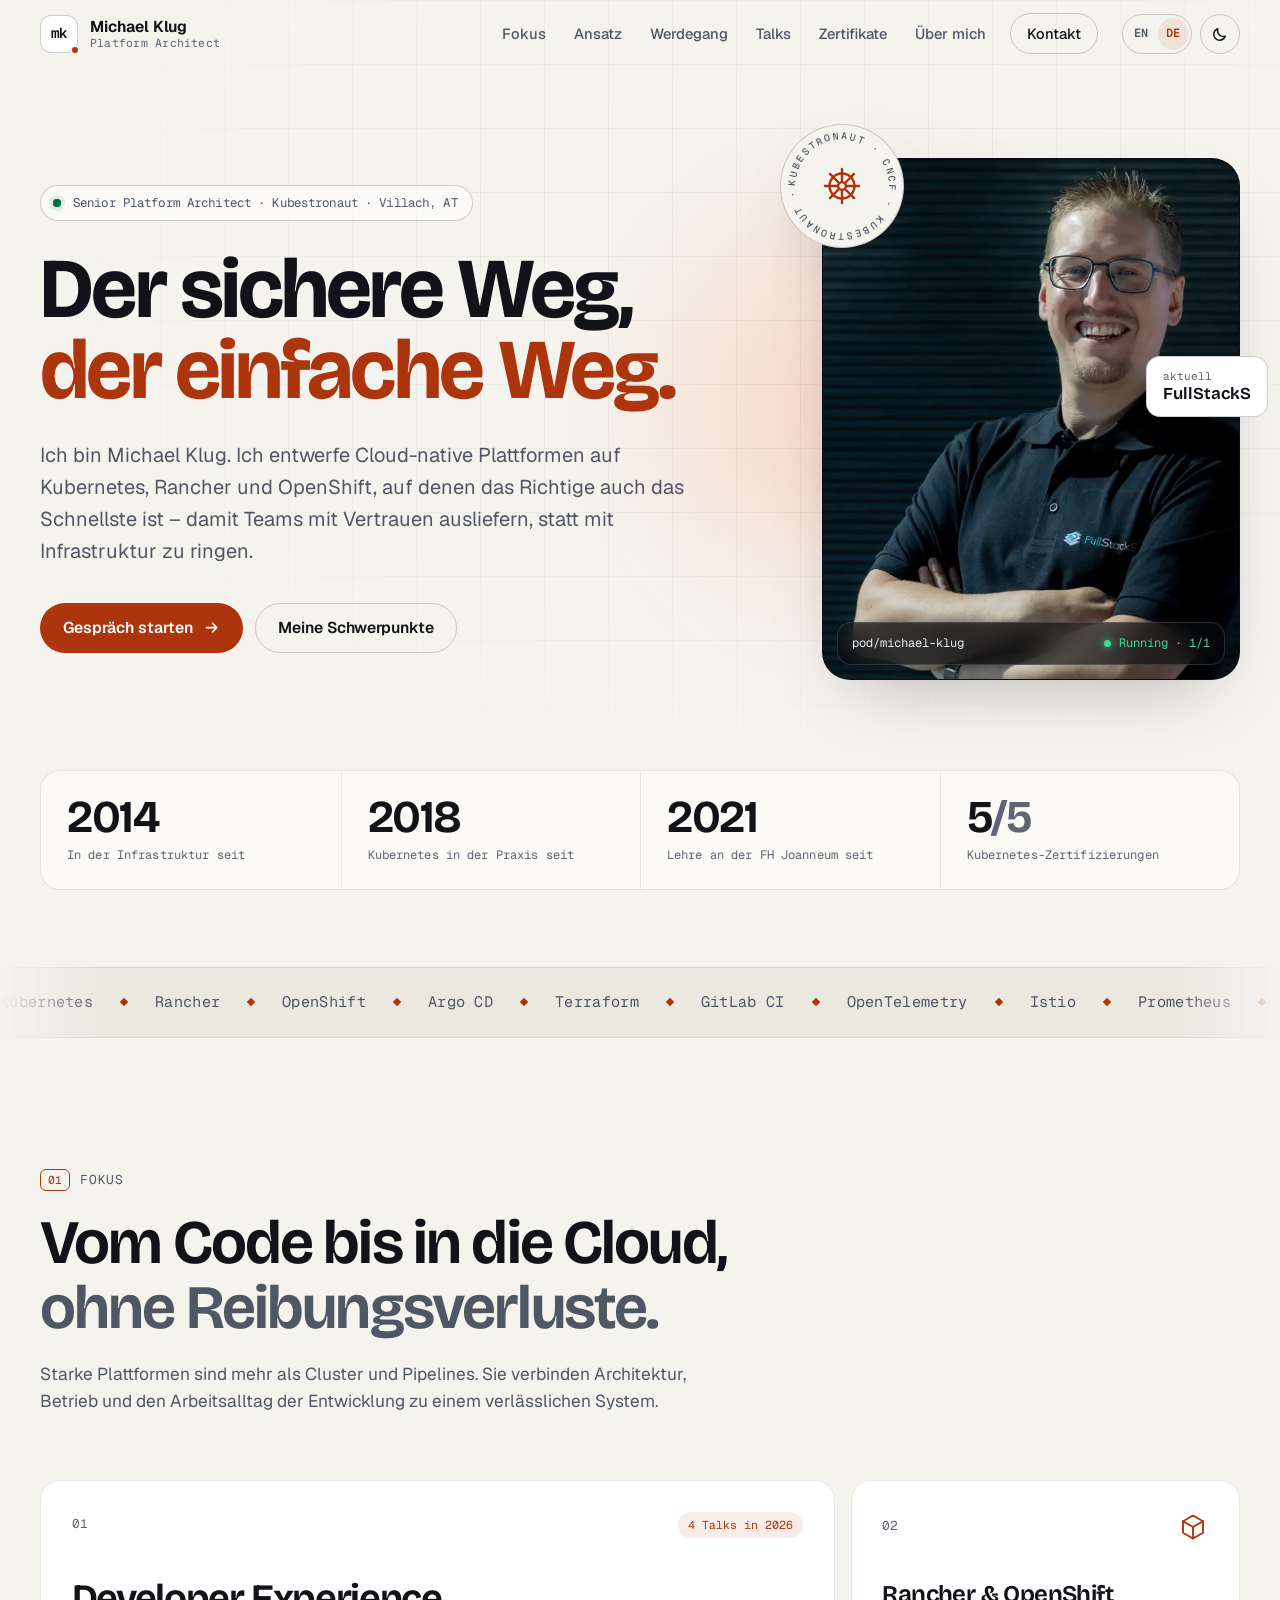
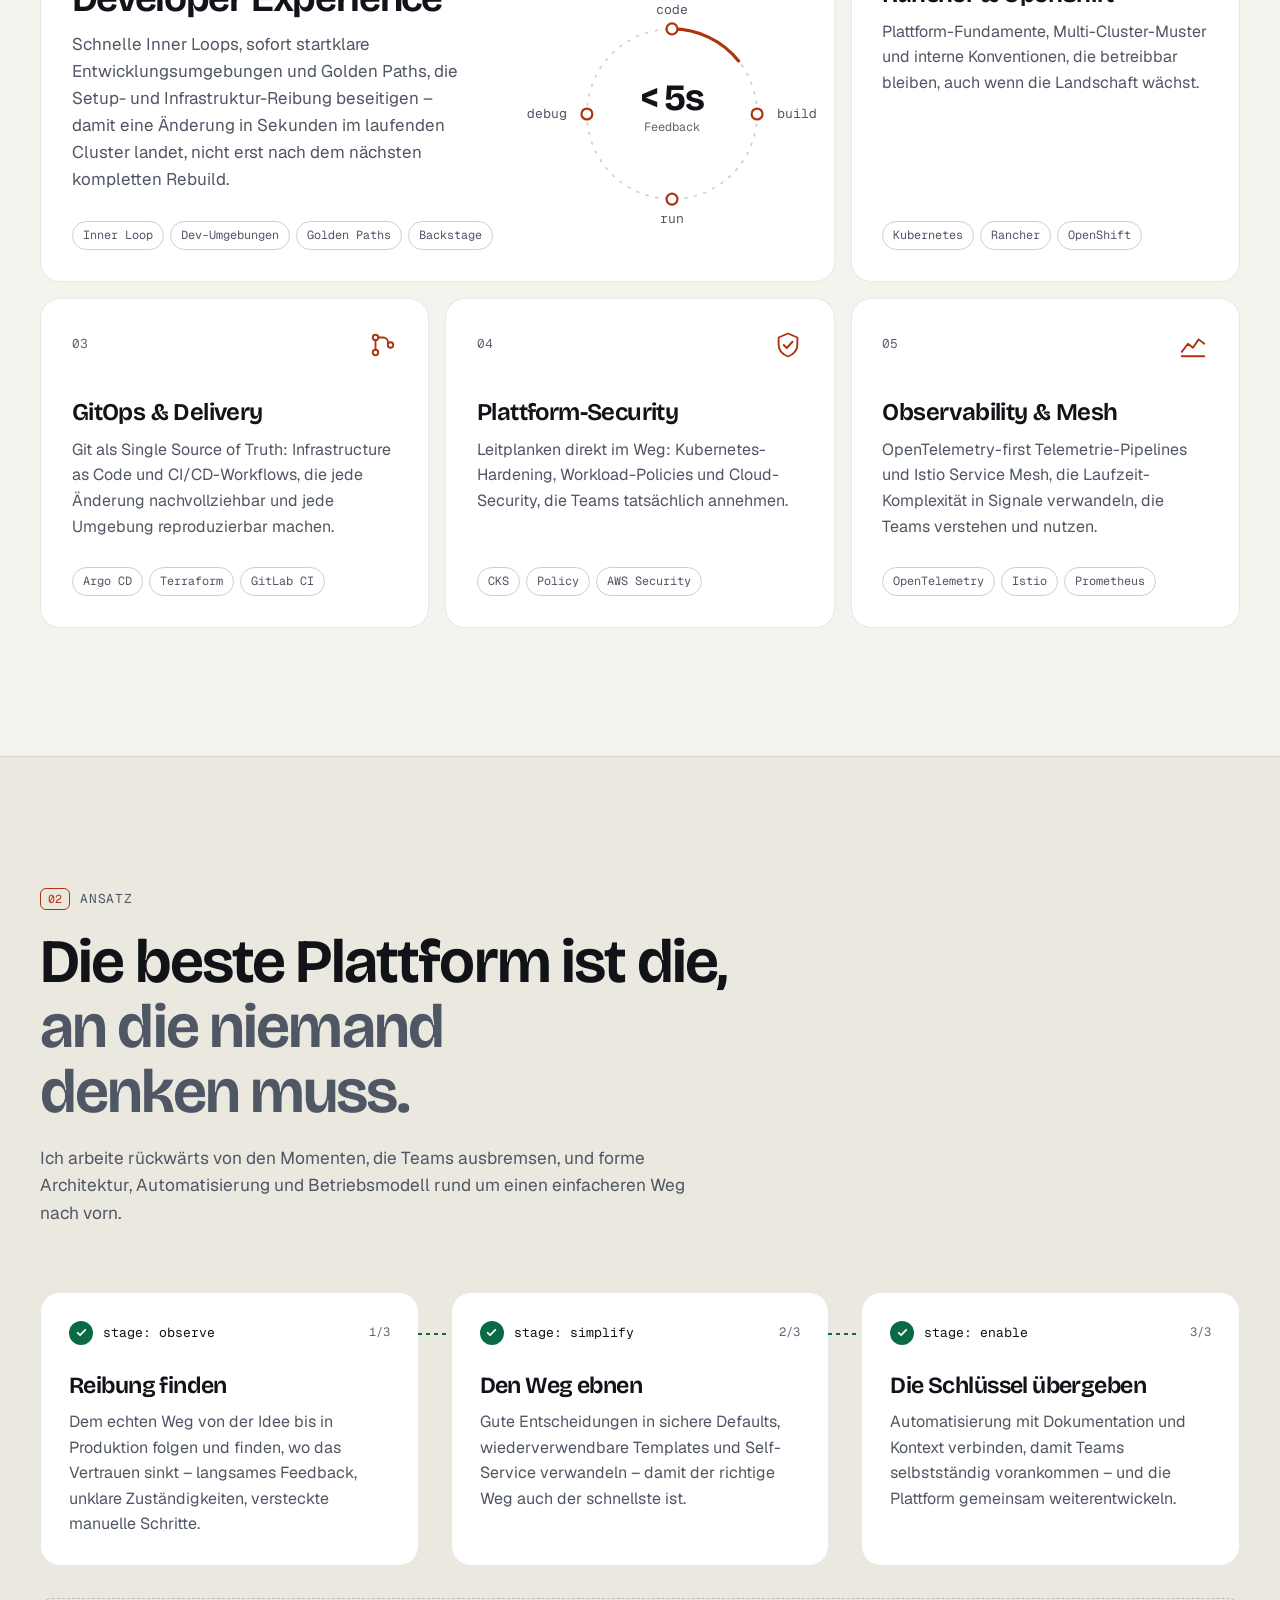
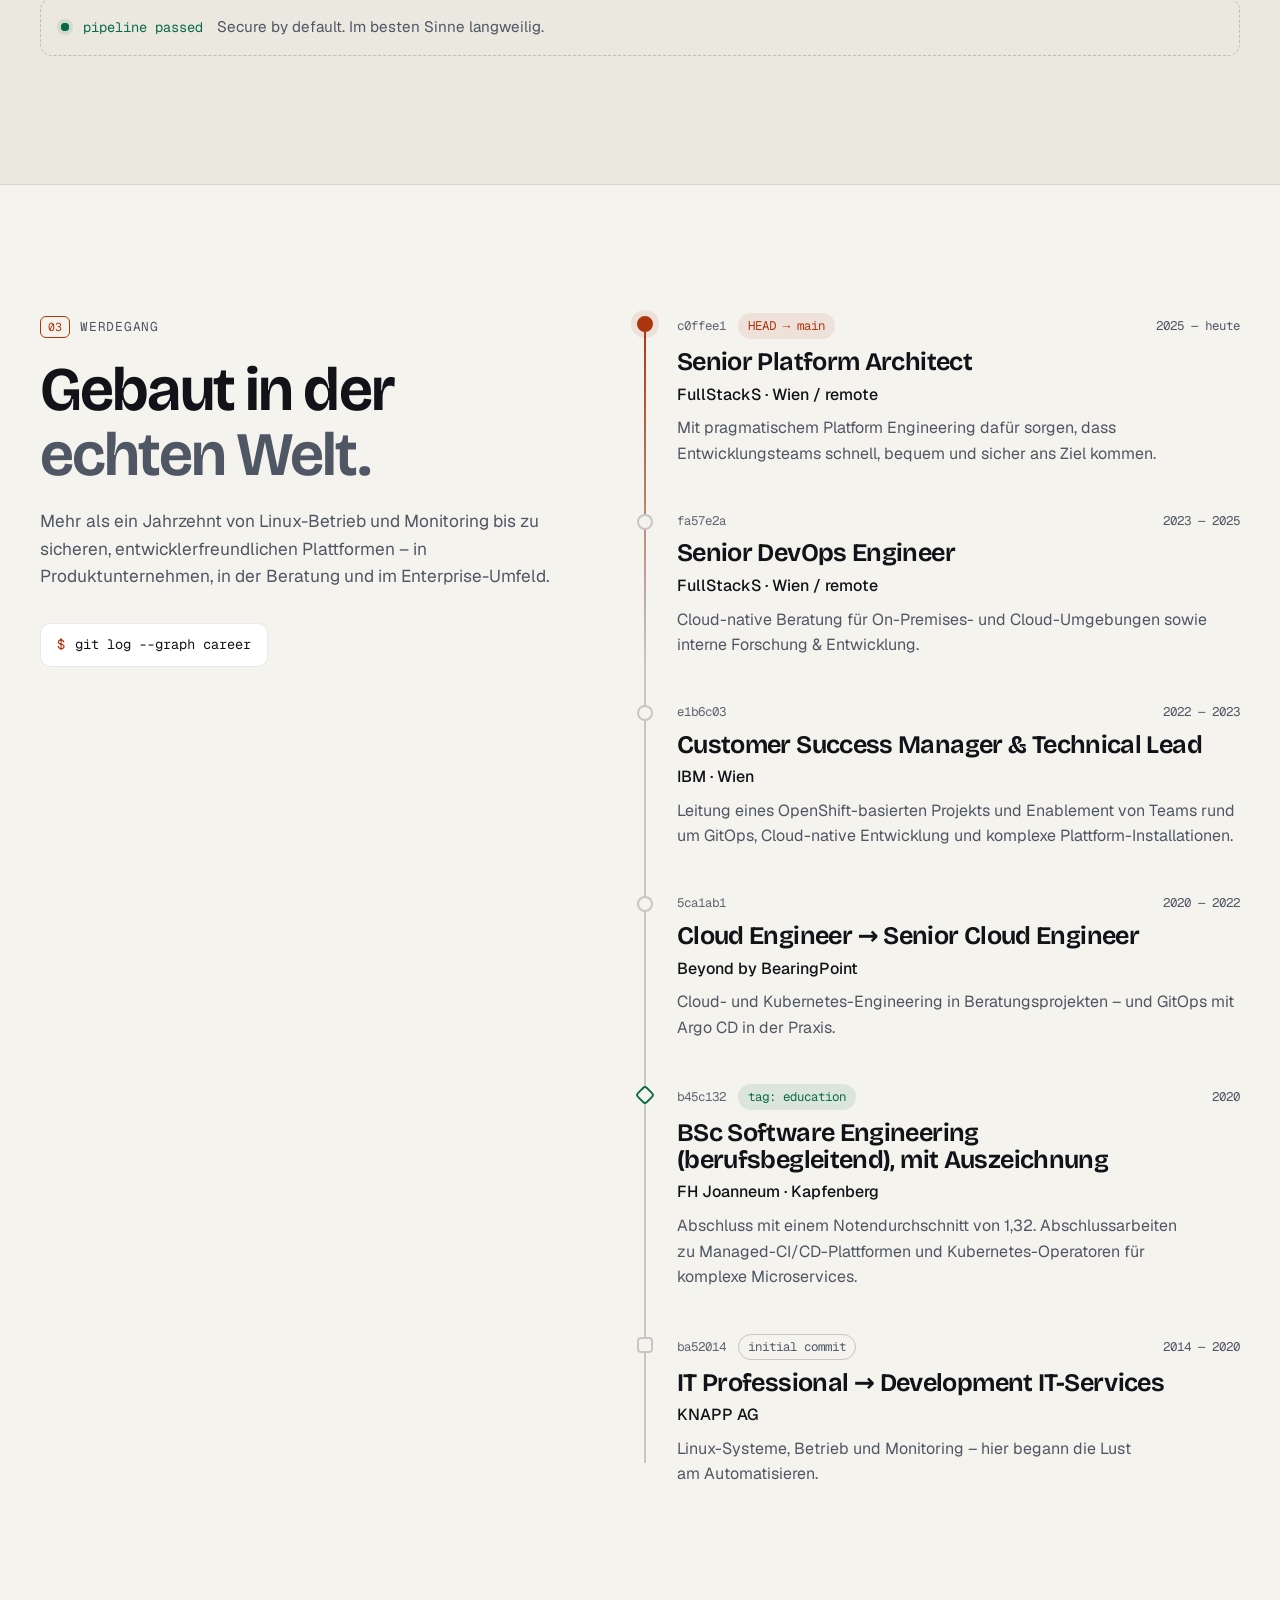
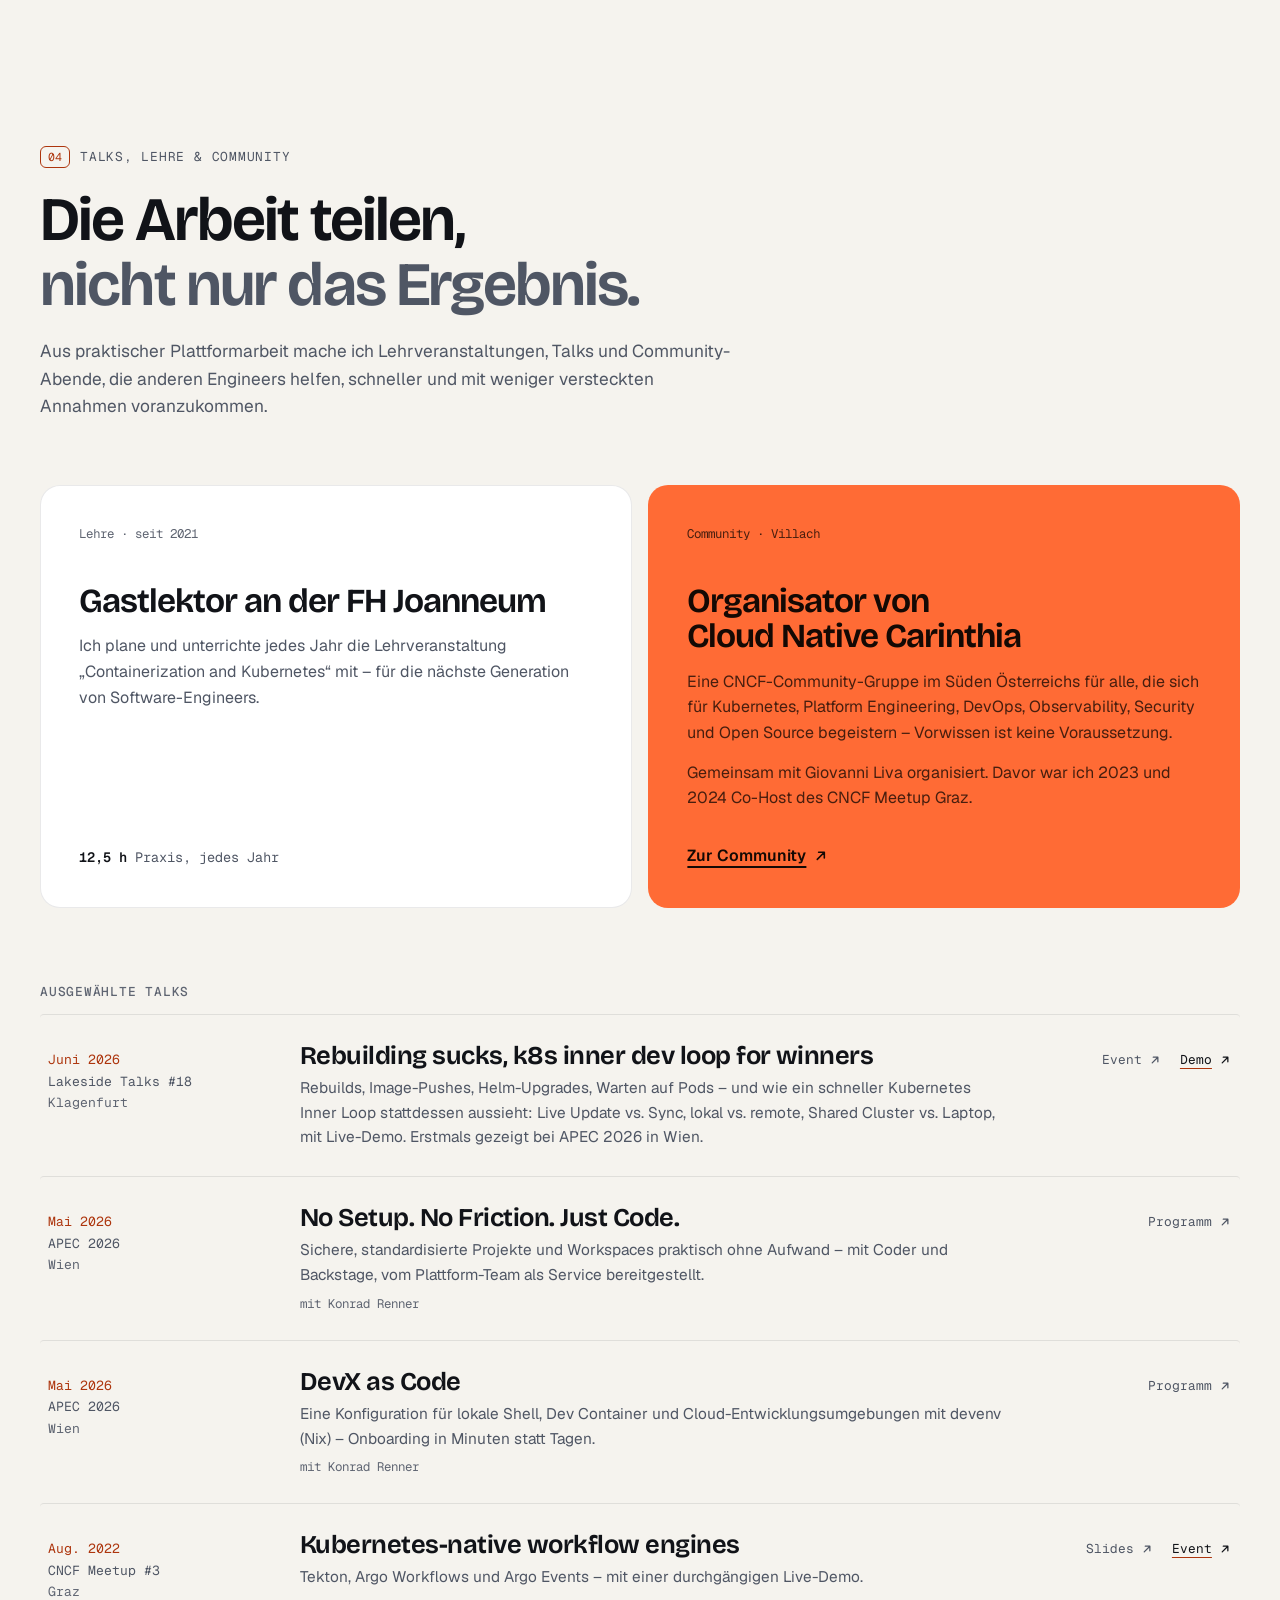
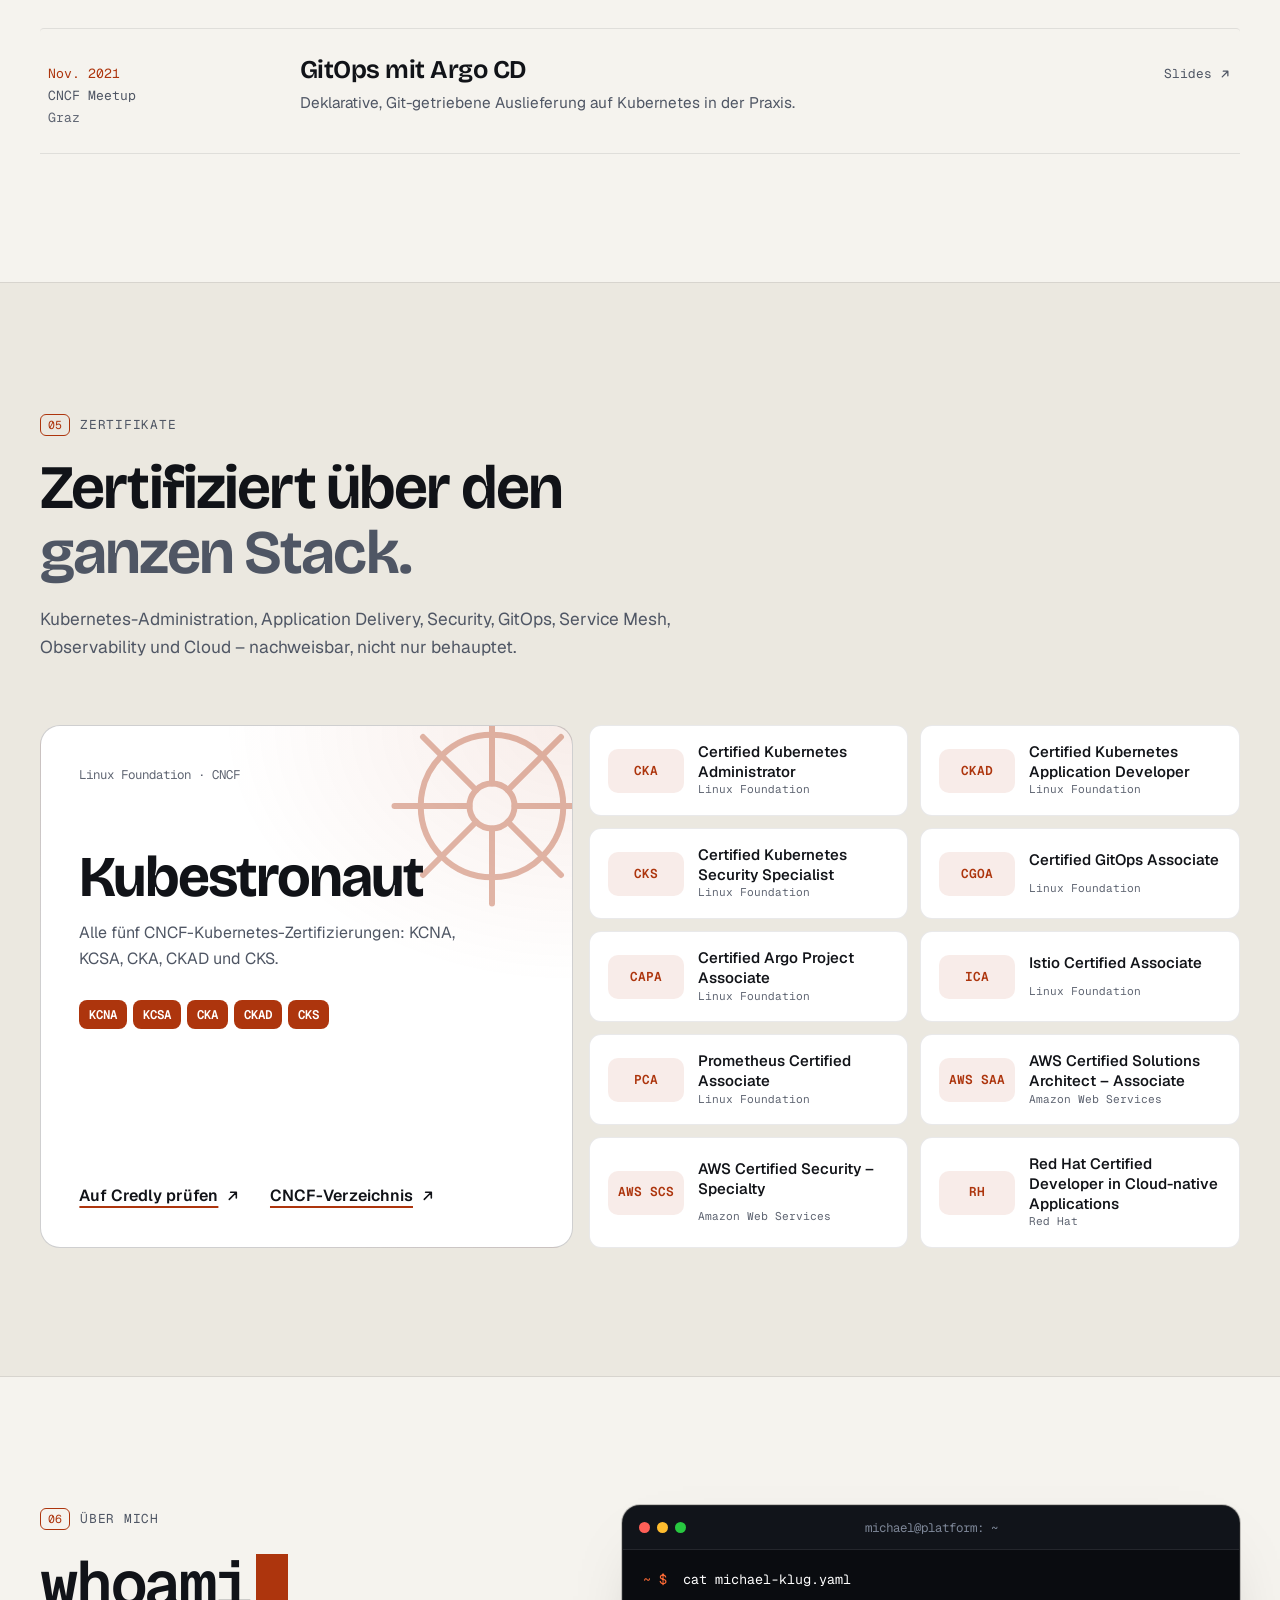
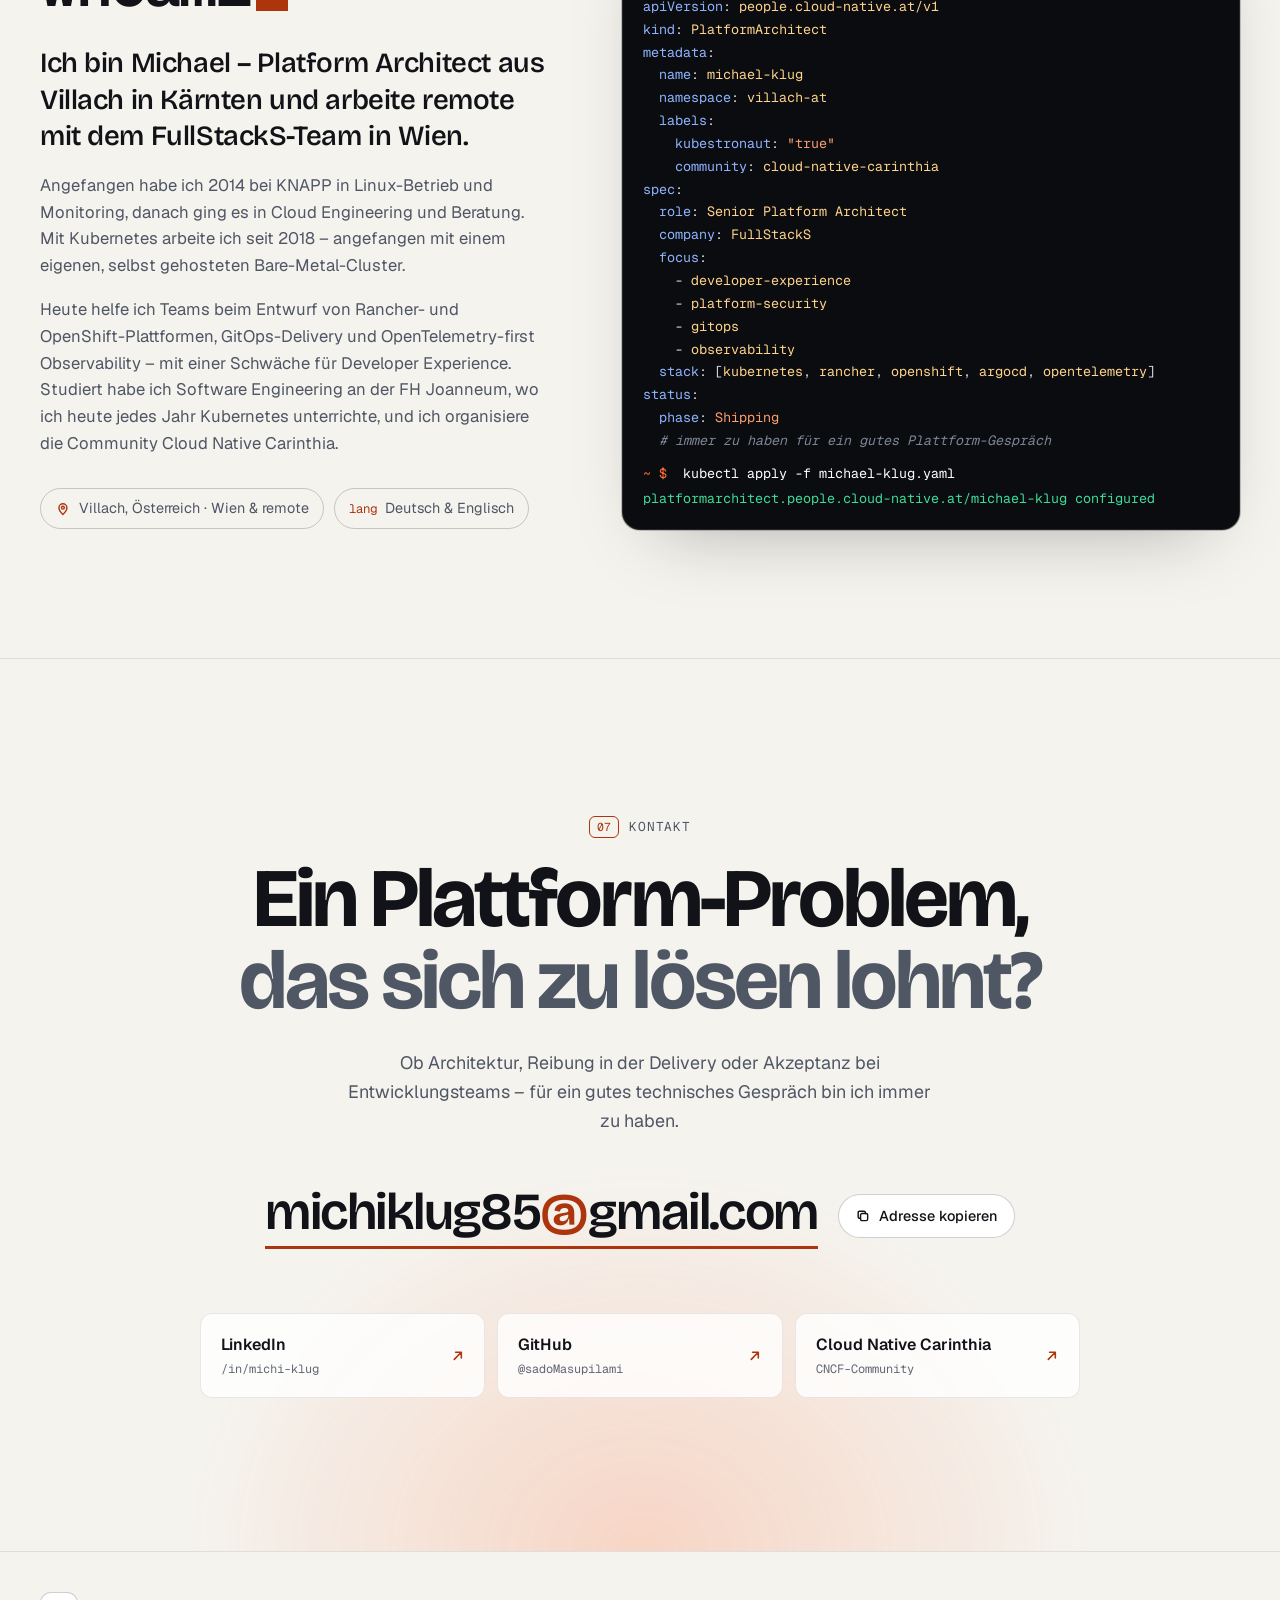
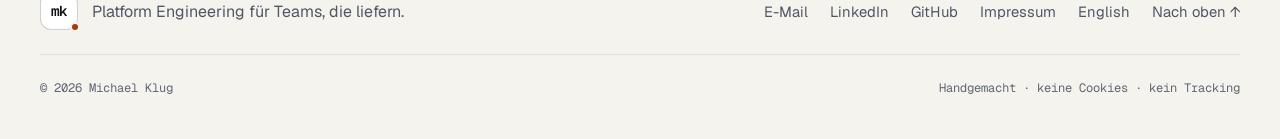
==== de/index.html @ 0ea291f6 "Add German version and update talks, credentials and education - Add a German page at /de/ with a la" ====
<!doctype html>
<html lang="de">
  <head>
    <meta charset="UTF-8" />
    <meta name="viewport" content="width=device-width, initial-scale=1.0" />

    <title>Michael Klug — Senior Platform Architect &amp; Kubestronaut</title>
    <meta
      name="description"
      content="Michael Klug ist Senior Platform Architect bei FullStackS und Kubestronaut aus Villach. Er baut sichere, entwicklerfreundliche Plattformen mit Kubernetes, Rancher, OpenShift, GitOps und OpenTelemetry."
    />
    <meta name="author" content="Michael Klug" />
    <meta name="color-scheme" content="dark light" />
    <meta name="theme-color" content="#0b0d12" media="(prefers-color-scheme: dark)" />
    <meta name="theme-color" content="#f5f3ee" media="(prefers-color-scheme: light)" />
    <link rel="canonical" href="https://sadomasupilami.github.io/mklug-homepage/de/" />
    <link rel="alternate" hreflang="en" href="https://sadomasupilami.github.io/mklug-homepage/" />
    <link rel="alternate" hreflang="de" href="https://sadomasupilami.github.io/mklug-homepage/de/" />
    <link rel="alternate" hreflang="x-default" href="https://sadomasupilami.github.io/mklug-homepage/" />

    <meta property="og:type" content="profile" />
    <meta property="og:site_name" content="Michael Klug" />
    <meta property="og:locale" content="de_AT" />
    <meta property="og:locale:alternate" content="en_US" />
    <meta property="og:title" content="Michael Klug — Senior Platform Architect &amp; Kubestronaut" />
    <meta
      property="og:description"
      content="Der sichere Weg, der einfache Weg. Cloud-native Plattformen, die Entwicklungsteams wirklich gerne nutzen."
    />
    <meta property="og:url" content="https://sadomasupilami.github.io/mklug-homepage/de/" />
    <meta
      property="og:image"
      content="https://sadomasupilami.github.io/mklug-homepage/assets/social-card-de.png"
    />
    <meta property="og:image:type" content="image/png" />
    <meta property="og:image:width" content="1200" />
    <meta property="og:image:height" content="630" />
    <meta
      property="og:image:alt"
      content="Michael Klug, Senior Platform Architect: der sichere Weg, der einfache Weg."
    />
    <meta name="twitter:card" content="summary_large_image" />
    <meta
      name="twitter:image"
      content="https://sadomasupilami.github.io/mklug-homepage/assets/social-card-de.png"
    />

    <link rel="icon" href="../assets/favicon.svg" type="image/svg+xml" />
    <link rel="apple-touch-icon" href="../assets/apple-touch-icon.png" />
    <link rel="preload" href="../assets/fonts/bricolage-grotesque.woff2" as="font" type="font/woff2" crossorigin />
    <link rel="preload" href="../assets/fonts/geist.woff2" as="font" type="font/woff2" crossorigin />
    <link rel="stylesheet" href="../styles.css" />

    <script>
      (function () {
        try {
          var theme = localStorage.getItem("theme");
          if (theme === "light" || theme === "dark") {
            document.documentElement.dataset.theme = theme;
          }
        } catch (error) {}
        var root = document.documentElement;
        root.classList.add("js");
        window.setTimeout(function () {
          if (!window.__mkReady) root.classList.add("no-reveal");
        }, 2500);
      })();
    </script>

    <script type="application/ld+json">
      {
        "@context": "https://schema.org",
        "@type": "ProfilePage",
        "@id": "https://sadomasupilami.github.io/mklug-homepage/de/#profile",
        "url": "https://sadomasupilami.github.io/mklug-homepage/de/",
        "name": "Michael Klug — Senior Platform Architect & Kubestronaut",
        "inLanguage": "de",
        "dateModified": "2026-10-20",
        "mainEntity": {
          "@type": "Person",
          "@id": "https://sadomasupilami.github.io/mklug-homepage/#person",
          "name": "Michael Klug",
          "givenName": "Michael",
          "familyName": "Klug",
          "jobTitle": "Senior Platform Architect",
          "image": "https://sadomasupilami.github.io/mklug-homepage/assets/michael-klug-profile.jpg",
          "url": "https://sadomasupilami.github.io/mklug-homepage/",
          "email": "mailto:michiklug85@gmail.com",
          "sameAs": [
            "https://www.linkedin.com/in/michi-klug/",
            "https://github.com/sadoMasupilami",
            "https://sessionize.com/michael-klug"
          ],
          "worksFor": {"@type": "Organization", "name": "FullStackS GmbH", "url": "https://fullstacks.io/"},
          "homeLocation": {
            "@type": "Place",
            "address": {
              "@type": "PostalAddress",
              "addressLocality": "Villach",
              "addressRegion": "Carinthia",
              "addressCountry": "AT"
            }
          },
          "alumniOf": {"@type": "CollegeOrUniversity", "name": "FH Joanneum", "url": "https://www.fh-joanneum.at/"},
          "memberOf": {"@type": "Organization", "name": "Cloud Native Carinthia", "url": "https://community.cncf.io/cloud-native-carinthia/"},
          "knowsLanguage": [
            "de",
            "en"
          ],
          "knowsAbout": [
            "Platform Engineering",
            "Developer Experience",
            "Kubernetes",
            "Rancher",
            "OpenShift",
            "GitOps",
            "Argo CD",
            "Infrastructure as Code",
            "Platform Security",
            "OpenTelemetry",
            "Istio",
            "Prometheus",
            "Backstage"
          ],
          "hasCredential": [
            {"@type": "EducationalOccupationalCredential", "name": "Kubestronaut", "credentialCategory": "Certification", "recognizedBy": {"@type": "Organization", "name": "The Linux Foundation"}, "url": "https://www.credly.com/badges/746972d2-5711-49da-adb9-190c93b9d49b"},
            {"@type": "EducationalOccupationalCredential", "name": "Kubernetes and Cloud Native Associate (KCNA)", "credentialCategory": "Certification", "recognizedBy": {"@type": "Organization", "name": "The Linux Foundation"}},
            {"@type": "EducationalOccupationalCredential", "name": "Kubernetes and Cloud Native Security Associate (KCSA)", "credentialCategory": "Certification", "recognizedBy": {"@type": "Organization", "name": "The Linux Foundation"}},
            {"@type": "EducationalOccupationalCredential", "name": "Certified Kubernetes Administrator (CKA)", "credentialCategory": "Certification", "recognizedBy": {"@type": "Organization", "name": "The Linux Foundation"}, "url": "https://www.credly.com/badges/2878c2cc-ad54-4fa1-bb05-195f686e6bb5"},
            {"@type": "EducationalOccupationalCredential", "name": "Certified Kubernetes Application Developer (CKAD)", "credentialCategory": "Certification", "recognizedBy": {"@type": "Organization", "name": "The Linux Foundation"}, "url": "https://www.credly.com/badges/9b6966a0-2987-46ea-bf01-4bb881c66b4e"},
            {"@type": "EducationalOccupationalCredential", "name": "Certified Kubernetes Security Specialist (CKS)", "credentialCategory": "Certification", "recognizedBy": {"@type": "Organization", "name": "The Linux Foundation"}, "url": "https://www.credly.com/badges/590890c8-0853-4305-8e59-6575182fbf09"},
            {"@type": "EducationalOccupationalCredential", "name": "Certified GitOps Associate (CGOA)", "credentialCategory": "Certification", "recognizedBy": {"@type": "Organization", "name": "The Linux Foundation"}, "url": "https://www.credly.com/badges/17396214-56f9-4669-8831-accf2b2cf406"},
            {"@type": "EducationalOccupationalCredential", "name": "Certified Argo Project Associate (CAPA)", "credentialCategory": "Certification", "recognizedBy": {"@type": "Organization", "name": "The Linux Foundation"}, "url": "https://www.credly.com/badges/366ce829-1753-4521-adf3-b970d9c75f63"},
            {"@type": "EducationalOccupationalCredential", "name": "Istio Certified Associate (ICA)", "credentialCategory": "Certification", "recognizedBy": {"@type": "Organization", "name": "The Linux Foundation"}, "url": "https://www.credly.com/badges/f935d9ec-7c9a-43e9-a65f-394552f7f266"},
            {"@type": "EducationalOccupationalCredential", "name": "Prometheus Certified Associate (PCA)", "credentialCategory": "Certification", "recognizedBy": {"@type": "Organization", "name": "The Linux Foundation"}, "url": "https://www.credly.com/badges/18e3b3e3-436d-419a-ad2a-cdc4ad603782"},
            {"@type": "EducationalOccupationalCredential", "name": "AWS Certified Solutions Architect – Associate", "credentialCategory": "Certification", "recognizedBy": {"@type": "Organization", "name": "Amazon Web Services"}, "url": "https://www.credly.com/badges/94de96ab-9429-4aa2-ad2f-daf6d67ccd73"},
            {"@type": "EducationalOccupationalCredential", "name": "AWS Certified Security – Specialty", "credentialCategory": "Certification", "recognizedBy": {"@type": "Organization", "name": "Amazon Web Services"}, "url": "https://www.credly.com/badges/ba353a86-6c76-4aff-b564-addd462716a5"},
            {"@type": "EducationalOccupationalCredential", "name": "Red Hat Certified Developer in Cloud-native Applications", "credentialCategory": "Certification", "recognizedBy": {"@type": "Organization", "name": "Red Hat"}, "url": "https://www.credly.com/badges/ec6f4dbe-42b4-40b8-887a-5990af366826"}
          ]
        }
      }
    </script>
  </head>

  <body>
    <a class="skip-link" href="#main">Zum Inhalt springen</a>

    <svg class="sprite" aria-hidden="true" focusable="false">
      <symbol id="i-arrow" viewBox="0 0 20 20"><path d="M4 10h12M11 5l5 5-5 5" /></symbol>
      <symbol id="i-external" viewBox="0 0 20 20"><path d="M6 14 14 6M7.5 6H14v6.5" /></symbol>
      <symbol id="i-copy" viewBox="0 0 20 20"><rect x="7" y="7" width="9" height="9" rx="2" /><path d="M13 7V5.5A1.5 1.5 0 0 0 11.5 4h-6A1.5 1.5 0 0 0 4 5.5v6A1.5 1.5 0 0 0 5.5 13H7" /></symbol>
      <symbol id="i-check" viewBox="0 0 20 20"><path d="m5 10.5 3.2 3L15 6.5" /></symbol>
      <symbol id="i-pin" viewBox="0 0 20 20"><path d="M10 17s5-4.6 5-8.5a5 5 0 0 0-10 0C5 12.4 10 17 10 17z" /><circle cx="10" cy="8.5" r="1.8" /></symbol>
      <symbol id="i-helm" viewBox="0 0 32 32">
        <circle cx="16" cy="16" r="9.5" />
        <circle cx="16" cy="16" r="3" />
        <path d="M16 3v10M16 19v10M3 16h10M19 16h10M6.8 6.8l7.1 7.1M18.1 18.1l7.1 7.1M25.2 6.8l-7.1 7.1M13.9 18.1l-7.1 7.1" />
      </symbol>
    </svg>

    <header class="site-header" data-header>
      <div class="container header-inner">
        <a class="brand" href="#top">
          <span class="brand-mark" aria-hidden="true">mk<i></i></span>
          <span class="brand-text">
            <strong>Michael Klug</strong>
            <small>Platform Architect</small>
          </span>
          <span class="sr-only">, nach oben</span>
        </a>

        <nav class="site-nav" id="site-nav" aria-label="Hauptnavigation" data-nav>
          <a href="#focus">Fokus</a>
          <a href="#approach">Ansatz</a>
          <a href="#career">Werdegang</a>
          <a href="#talks">Talks</a>
          <a href="#credentials">Zertifikate</a>
          <a href="#about">Über mich</a>
          <a class="nav-cta" href="#contact">Kontakt</a>
        </nav>

        <div class="header-actions">
          <nav class="lang-switch" aria-label="Sprache" data-lang-switch>
            <a href="../" hreflang="en" lang="en"><span aria-hidden="true">EN</span><span class="sr-only">English</span></a>
            <span aria-current="true"><span aria-hidden="true">DE</span><span class="sr-only">Deutsch</span></span>
          </nav>
          <button class="icon-button theme-toggle" type="button" data-theme-toggle aria-label="Farbschema wechseln">
            <svg class="icon-sun" viewBox="0 0 20 20" aria-hidden="true">
              <circle cx="10" cy="10" r="3.4" />
              <path d="M10 2.5v1.8M10 15.7v1.8M2.5 10h1.8M15.7 10h1.8M4.7 4.7l1.3 1.3M14 14l1.3 1.3M4.7 15.3 6 14M14 6l1.3-1.3" />
            </svg>
            <svg class="icon-moon" viewBox="0 0 20 20" aria-hidden="true">
              <path d="M15.8 12.4A6.5 6.5 0 0 1 7.6 4.2a6.5 6.5 0 1 0 8.2 8.2z" />
            </svg>
          </button>
          <button
            class="icon-button menu-toggle"
            type="button"
            aria-expanded="false"
            aria-controls="site-nav"
            data-menu-toggle
          >
            <span class="sr-only">Menü öffnen</span>
            <span class="menu-lines" aria-hidden="true"><i></i><i></i></span>
          </button>
        </div>
      </div>
    </header>

    <main id="main">
      <!-- Hero -->
      <section class="hero" id="top" aria-labelledby="hero-title">
        <div class="hero-backdrop" aria-hidden="true"></div>
        <div class="container hero-grid">
          <div class="hero-copy">
            <p class="hero-kicker reveal">
              <span class="status-dot" aria-hidden="true"></span>
              <span>Senior Platform Architect · Kubestronaut<span class="kicker-loc"> · Villach, AT</span></span>
            </p>
            <h1 id="hero-title" class="hero-title reveal" style="--d: 1">
              <span>Der sichere Weg,</span>
              <span class="accent-line">der einfache Weg.</span>
            </h1>
            <p class="hero-lede reveal" style="--d: 2">
              Ich bin Michael Klug. Ich entwerfe Cloud-native Plattformen auf Kubernetes, Rancher
              und OpenShift, auf denen das Richtige auch das Schnellste ist – damit Teams mit
              Vertrauen ausliefern, statt mit Infrastruktur zu ringen.
            </p>
            <div class="hero-actions reveal" style="--d: 3">
              <a class="button button-primary" href="mailto:michiklug85@gmail.com">
                Gespräch starten
                <svg class="icon" aria-hidden="true"><use href="#i-arrow" /></svg>
              </a>
              <a class="button button-ghost" href="#focus">Meine Schwerpunkte</a>
            </div>
          </div>

          <div class="hero-visual reveal" style="--d: 2">
            <figure class="portrait">
              <picture>
                <source srcset="../assets/michael-klug-profile.webp" type="image/webp" />
                <img
                  src="../assets/michael-klug-profile.jpg"
                  alt="Porträt von Michael Klug, lächelnd, mit verschränkten Armen, im dunklen FullStackS-Poloshirt"
                  width="600"
                  height="900"
                  decoding="async"
                  fetchpriority="high"
                />
              </picture>
              <figcaption class="pod-status">
                <span class="pod-name">pod/michael-klug</span>
                <span class="pod-state"><i aria-hidden="true"></i>Running · 1/1</span>
              </figcaption>
            </figure>

            <div class="orbit-badge" aria-hidden="true">
              <svg viewBox="0 0 120 120" class="orbit-text">
                <defs>
                  <path id="orbit-path" d="M60 60m-46 0a46 46 0 1 1 92 0a46 46 0 1 1-92 0" />
                </defs>
                <text>
                  <textPath href="#orbit-path">KUBESTRONAUT · CNCF · KUBESTRONAUT · CNCF ·</textPath>
                </text>
              </svg>
              <svg class="orbit-helm"><use href="#i-helm" /></svg>
            </div>

            <div class="float-chip chip-company">
              <small>aktuell</small>
              <strong>FullStackS</strong>
            </div>
          </div>
        </div>

        <div class="container">
          <dl class="stat-strip reveal" style="--d: 3">
            <div>
              <dt>In der Infrastruktur seit</dt>
              <dd>2014</dd>
            </div>
            <div>
              <dt>Kubernetes in der Praxis seit</dt>
              <dd>2018</dd>
            </div>
            <div>
              <dt>Lehre an der FH Joanneum seit</dt>
              <dd>2021</dd>
            </div>
            <div>
              <dt>Kubernetes-Zertifizierungen</dt>
              <dd>5<span>/5</span></dd>
            </div>
          </dl>
        </div>
      </section>

      <!-- Stack marquee -->
      <div class="marquee">
        <ul class="marquee-track" aria-label="Technologien, mit denen ich arbeite">
          <li>Kubernetes</li>
          <li>Rancher</li>
          <li>OpenShift</li>
          <li>Argo CD</li>
          <li>Terraform</li>
          <li>GitLab CI</li>
          <li>OpenTelemetry</li>
          <li>Istio</li>
          <li>Prometheus</li>
          <li>Tekton</li>
          <li>Argo Workflows</li>
          <li>Backstage</li>
          <li>Coder</li>
          <li>Tilt</li>
          <li>Nix</li>
          <li>AWS</li>
        </ul>
        <ul class="marquee-track" aria-hidden="true">
          <li>Kubernetes</li>
          <li>Rancher</li>
          <li>OpenShift</li>
          <li>Argo CD</li>
          <li>Terraform</li>
          <li>GitLab CI</li>
          <li>OpenTelemetry</li>
          <li>Istio</li>
          <li>Prometheus</li>
          <li>Tekton</li>
          <li>Argo Workflows</li>
          <li>Backstage</li>
          <li>Coder</li>
          <li>Tilt</li>
          <li>Nix</li>
          <li>AWS</li>
        </ul>
      </div>

      <!-- Focus -->
      <section class="section" id="focus" aria-labelledby="focus-title">
        <div class="container">
          <header class="section-head reveal">
            <p class="section-label"><span>01</span> Fokus</p>
            <h2 id="focus-title">Vom Code bis in die Cloud, <em>ohne Reibungsverluste.</em></h2>
            <p>
              Starke Plattformen sind mehr als Cluster und Pipelines. Sie verbinden Architektur,
              Betrieb und den Arbeitsalltag der Entwicklung zu einem verlässlichen System.
            </p>
          </header>

          <div class="bento">
            <article class="card card-feature reveal" data-spotlight>
              <div class="card-top">
                <span class="card-index">01</span>
                <span class="card-chip">4 Talks in 2026</span>
              </div>
              <div class="feature-body">
                <div>
                  <h3>Developer Experience</h3>
                  <p>
                    Schnelle Inner Loops, sofort startklare Entwicklungsumgebungen und Golden Paths,
                    die Setup- und Infrastruktur-Reibung beseitigen – damit eine Änderung in
                    Sekunden im laufenden Cluster landet, nicht erst nach dem nächsten kompletten
                    Rebuild.
                  </p>
                  <ul class="tags" aria-label="Themen: Developer Experience">
                    <li>Inner Loop</li>
                    <li>Dev-Umgebungen</li>
                    <li>Golden Paths</li>
                    <li>Backstage</li>
                  </ul>
                </div>
                <svg class="loop-diagram" viewBox="0 0 220 220" role="img" aria-labelledby="loop-title">
                  <title id="loop-title">Der Inner Loop in der Entwicklung: Code, Build, Run, Debug – und in Sekunden von vorn</title>
                  <circle class="loop-ring" cx="110" cy="110" r="78" />
                  <circle class="loop-runner" cx="110" cy="110" r="78" />
                  <g class="loop-nodes">
                    <circle cx="110" cy="32" r="5" />
                    <circle cx="188" cy="110" r="5" />
                    <circle cx="110" cy="188" r="5" />
                    <circle cx="32" cy="110" r="5" />
                  </g>
                  <g class="loop-labels">
                    <text x="110" y="18" text-anchor="middle">code</text>
                    <text x="206" y="114" text-anchor="start">build</text>
                    <text x="110" y="210" text-anchor="middle">run</text>
                    <text x="14" y="114" text-anchor="end">debug</text>
                  </g>
                  <text class="loop-center" x="110" y="106">&lt; 5s</text>
                  <text class="loop-center-sub" x="110" y="126">Feedback</text>
                </svg>
              </div>
            </article>

            <article class="card reveal" style="--d: 1" data-spotlight>
              <div class="card-top">
                <span class="card-index">02</span>
                <svg class="card-icon" viewBox="0 0 24 24" aria-hidden="true">
                  <path d="M12 2.8 20 7.4v9.2l-8 4.6-8-4.6V7.4z" />
                  <path d="M4 7.4 12 12l8-4.6M12 12v9.2" />
                </svg>
              </div>
              <h3>Rancher &amp; OpenShift</h3>
              <p>
                Plattform-Fundamente, Multi-Cluster-Muster und interne Konventionen, die betreibbar
                bleiben, auch wenn die Landschaft wächst.
              </p>
              <ul class="tags" aria-label="Themen: Plattformen">
                <li>Kubernetes</li>
                <li>Rancher</li>
                <li>OpenShift</li>
              </ul>
            </article>

            <article class="card reveal" data-spotlight>
              <div class="card-top">
                <span class="card-index">03</span>
                <svg class="card-icon" viewBox="0 0 24 24" aria-hidden="true">
                  <circle cx="6" cy="6" r="2.2" />
                  <circle cx="6" cy="18" r="2.2" />
                  <circle cx="18" cy="12" r="2.2" />
                  <path d="M6 8.2v7.6M8.2 6H12a4 4 0 0 1 4 4v0" />
                </svg>
              </div>
              <h3>GitOps &amp; Delivery</h3>
              <p>
                Git als Single Source of Truth: Infrastructure as Code und CI/CD-Workflows, die jede
                Änderung nachvollziehbar und jede Umgebung reproduzierbar machen.
              </p>
              <ul class="tags" aria-label="Themen: Delivery">
                <li>Argo CD</li>
                <li>Terraform</li>
                <li>GitLab CI</li>
              </ul>
            </article>

            <article class="card reveal" style="--d: 1" data-spotlight>
              <div class="card-top">
                <span class="card-index">04</span>
                <svg class="card-icon" viewBox="0 0 24 24" aria-hidden="true">
                  <path d="M12 2.8 19.5 6v5.6c0 4.6-3.1 7.9-7.5 9.6-4.4-1.7-7.5-5-7.5-9.6V6z" />
                  <path d="m8.6 12 2.4 2.4 4.6-5" />
                </svg>
              </div>
              <h3>Plattform-Security</h3>
              <p>
                Leitplanken direkt im Weg: Kubernetes-Hardening, Workload-Policies und
                Cloud-Security, die Teams tatsächlich annehmen.
              </p>
              <ul class="tags" aria-label="Themen: Security">
                <li>CKS</li>
                <li>Policy</li>
                <li>AWS Security</li>
              </ul>
            </article>

            <article class="card reveal" style="--d: 2" data-spotlight>
              <div class="card-top">
                <span class="card-index">05</span>
                <svg class="card-icon" viewBox="0 0 24 24" aria-hidden="true">
                  <path d="M3 17.5 8 11l4 3.2 4.5-6.7L21 11" />
                  <path d="M3 21h18" />
                </svg>
              </div>
              <h3>Observability &amp; Mesh</h3>
              <p>
                OpenTelemetry-first Telemetrie-Pipelines und Istio Service Mesh, die
                Laufzeit-Komplexität in Signale verwandeln, die Teams verstehen und nutzen.
              </p>
              <ul class="tags" aria-label="Themen: Observability">
                <li>OpenTelemetry</li>
                <li>Istio</li>
                <li>Prometheus</li>
              </ul>
            </article>
          </div>
        </div>
      </section>

      <!-- Approach -->
      <section class="section section-panel" id="approach" aria-labelledby="approach-title">
        <div class="container">
          <header class="section-head reveal">
            <p class="section-label"><span>02</span> Ansatz</p>
            <h2 id="approach-title">Die beste Plattform ist die, <em>an die niemand denken muss.</em></h2>
            <p>
              Ich arbeite rückwärts von den Momenten, die Teams ausbremsen, und forme Architektur,
              Automatisierung und Betriebsmodell rund um einen einfacheren Weg nach vorn.
            </p>
          </header>

          <ol class="pipeline" data-pipeline>
            <li class="stage reveal">
              <div class="stage-head">
                <span class="stage-check" aria-hidden="true"><svg class="icon"><use href="#i-check" /></svg></span>
                <code>stage: observe</code>
                <span class="stage-step">1/3</span>
              </div>
              <h3>Reibung finden</h3>
              <p>
                Dem echten Weg von der Idee bis in Produktion folgen und finden, wo das Vertrauen
                sinkt – langsames Feedback, unklare Zuständigkeiten, versteckte manuelle Schritte.
              </p>
            </li>
            <li class="stage reveal" style="--d: 1">
              <div class="stage-head">
                <span class="stage-check" aria-hidden="true"><svg class="icon"><use href="#i-check" /></svg></span>
                <code>stage: simplify</code>
                <span class="stage-step">2/3</span>
              </div>
              <h3>Den Weg ebnen</h3>
              <p>
                Gute Entscheidungen in sichere Defaults, wiederverwendbare Templates und
                Self-Service verwandeln – damit der richtige Weg auch der schnellste ist.
              </p>
            </li>
            <li class="stage reveal" style="--d: 2">
              <div class="stage-head">
                <span class="stage-check" aria-hidden="true"><svg class="icon"><use href="#i-check" /></svg></span>
                <code>stage: enable</code>
                <span class="stage-step">3/3</span>
              </div>
              <h3>Die Schlüssel übergeben</h3>
              <p>
                Automatisierung mit Dokumentation und Kontext verbinden, damit Teams selbstständig
                vorankommen – und die Plattform gemeinsam weiterentwickeln.
              </p>
            </li>
          </ol>

          <p class="pipeline-result reveal">
            <span class="status-dot" aria-hidden="true"></span>
            <code>pipeline passed</code>
            <span>Secure by default. Im besten Sinne langweilig.</span>
          </p>
        </div>
      </section>

      <!-- Career -->
      <section class="section" id="career" aria-labelledby="career-title">
        <div class="container career-grid">
          <header class="section-head section-head-sticky reveal">
            <p class="section-label"><span>03</span> Werdegang</p>
            <h2 id="career-title">Gebaut in der <em>echten Welt.</em></h2>
            <p>
              Mehr als ein Jahrzehnt von Linux-Betrieb und Monitoring bis zu sicheren,
              entwicklerfreundlichen Plattformen – in Produktunternehmen, in der Beratung und im
              Enterprise-Umfeld.
            </p>
            <p class="log-command" aria-hidden="true"><span>$</span> git log --graph career</p>
          </header>

          <ol class="gitlog" aria-label="Beruflicher Werdegang, neueste Station zuerst">
            <li class="commit is-head reveal">
              <div class="commit-meta">
                <code class="commit-hash" aria-hidden="true">c0ffee1</code>
                <span class="ref ref-head">HEAD → main</span>
                <time>2025 — heute</time>
              </div>
              <h3>Senior Platform Architect</h3>
              <p class="commit-org">FullStackS · Wien / remote</p>
              <p>
                Mit pragmatischem Platform Engineering dafür sorgen, dass Entwicklungsteams schnell,
                bequem und sicher ans Ziel kommen.
              </p>
            </li>
            <li class="commit reveal">
              <div class="commit-meta">
                <code class="commit-hash" aria-hidden="true">fa57e2a</code>
                <time>2023 — 2025</time>
              </div>
              <h3>Senior DevOps Engineer</h3>
              <p class="commit-org">FullStackS · Wien / remote</p>
              <p>Cloud-native Beratung für On-Premises- und Cloud-Umgebungen sowie interne Forschung &amp; Entwicklung.</p>
            </li>
            <li class="commit reveal">
              <div class="commit-meta">
                <code class="commit-hash" aria-hidden="true">e1b6c03</code>
                <time>2022 — 2023</time>
              </div>
              <h3>Customer Success Manager &amp; Technical Lead</h3>
              <p class="commit-org">IBM · Wien</p>
              <p>
                Leitung eines OpenShift-basierten Projekts und Enablement von Teams rund um GitOps,
                Cloud-native Entwicklung und komplexe Plattform-Installationen.
              </p>
            </li>
            <li class="commit reveal">
              <div class="commit-meta">
                <code class="commit-hash" aria-hidden="true">5ca1ab1</code>
                <time>2020 — 2022</time>
              </div>
              <h3>Cloud Engineer → Senior Cloud Engineer</h3>
              <p class="commit-org">Beyond by BearingPoint</p>
              <p>Cloud- und Kubernetes-Engineering in Beratungsprojekten – und GitOps mit Argo CD in der Praxis.</p>
            </li>
            <li class="commit is-merge reveal">
              <div class="commit-meta">
                <code class="commit-hash" aria-hidden="true">b45c132</code>
                <span class="ref ref-tag">tag: education</span>
                <time>2020</time>
              </div>
              <h3>BSc Software Engineering (berufsbegleitend), mit Auszeichnung</h3>
              <p class="commit-org">FH Joanneum · Kapfenberg</p>
              <p>
                Abschluss mit einem Notendurchschnitt von 1,32. Abschlussarbeiten zu
                Managed-CI/CD-Plattformen und Kubernetes-Operatoren für komplexe Microservices.
              </p>
            </li>
            <li class="commit is-root reveal">
              <div class="commit-meta">
                <code class="commit-hash" aria-hidden="true">ba52014</code>
                <span class="ref">initial commit</span>
                <time>2014 — 2020</time>
              </div>
              <h3>IT Professional → Development IT-Services</h3>
              <p class="commit-org">KNAPP AG</p>
              <p>Linux-Systeme, Betrieb und Monitoring – hier begann die Lust am Automatisieren.</p>
            </li>
          </ol>
        </div>
      </section>

      <!-- Talks -->
      <section class="section" id="talks" aria-labelledby="talks-title">
        <div class="container">
          <header class="section-head reveal">
            <p class="section-label"><span>04</span> Talks, Lehre &amp; Community</p>
            <h2 id="talks-title">Die Arbeit teilen, <em>nicht nur das Ergebnis.</em></h2>
            <p>
              Aus praktischer Plattformarbeit mache ich Lehrveranstaltungen, Talks und
              Community-Abende, die anderen Engineers helfen, schneller und mit weniger versteckten
              Annahmen voranzukommen.
            </p>
          </header>

          <div class="highlights">
            <article class="highlight reveal" data-spotlight>
              <p class="highlight-label">Lehre · seit 2021</p>
              <h3>Gastlektor an der FH Joanneum</h3>
              <p>
                Ich plane und unterrichte jedes Jahr die Lehrveranstaltung „Containerization and
                Kubernetes“ mit – für die nächste Generation von Software-Engineers.
              </p>
              <p class="highlight-foot"><strong>12,5 h</strong> Praxis, jedes Jahr</p>
            </article>

            <article class="highlight highlight-accent reveal" style="--d: 1" data-spotlight>
              <p class="highlight-label">Community · Villach</p>
              <h3>Organisator von Cloud Native Carinthia</h3>
              <p>
                Eine CNCF-Community-Gruppe im Süden Österreichs für alle, die sich für Kubernetes,
                Platform Engineering, DevOps, Observability, Security und Open Source begeistern –
                Vorwissen ist keine Voraussetzung.
              </p>
              <p>
                Gemeinsam mit Giovanni Liva organisiert. Davor war ich 2023 und 2024 Co-Host des
                CNCF Meetup Graz.
              </p>
              <a
                class="text-link"
                href="https://community.cncf.io/cloud-native-carinthia/"
                target="_blank"
                rel="noreferrer"
              >
                Zur Community
                <svg class="icon" aria-hidden="true"><use href="#i-external" /></svg>
              </a>
            </article>
          </div>

          <div class="talks reveal">
            <h3 class="talks-title">Ausgewählte Talks</h3>
            <ul class="talk-list">
              <li class="talk">
                <p class="talk-when"><time datetime="2026-06-11">Juni 2026</time> <span>Lakeside Talks #18</span> <span class="talk-where">Klagenfurt</span></p>
                <div class="talk-what">
                  <h4 lang="en">
                    <a class="talk-link" href="https://www.meetup.com/de-DE/lakeside-talks/events/315009679/" target="_blank" rel="noreferrer">Rebuilding sucks, k8s inner dev loop for winners</a>
                  </h4>
                  <p>
                    Rebuilds, Image-Pushes, Helm-Upgrades, Warten auf Pods – und wie ein schneller
                    Kubernetes Inner Loop stattdessen aussieht: Live Update vs. Sync, lokal vs.
                    remote, Shared Cluster vs. Laptop, mit Live-Demo. Erstmals gezeigt bei APEC 2026
                    in Wien.
                  </p>
                </div>
                <p class="talk-go">
                  <span class="talk-go-primary" aria-hidden="true">Event <svg class="icon"><use href="#i-external" /></svg></span>
                  <a href="https://github.com/sadoMasupilami/tilt-demo" target="_blank" rel="noreferrer">Demo <svg class="icon" aria-hidden="true"><use href="#i-external" /></svg></a>
                </p>
              </li>
              <li class="talk">
                <p class="talk-when"><time datetime="2026-05-07">Mai 2026</time> <span>APEC 2026</span> <span class="talk-where">Wien</span></p>
                <div class="talk-what">
                  <h4 lang="en">
                    <a class="talk-link" href="https://austrian-plattform-engineering-community.sessionize.com/schedule/day/20260507" target="_blank" rel="noreferrer">No Setup. No Friction. Just Code.</a>
                  </h4>
                  <p>
                    Sichere, standardisierte Projekte und Workspaces praktisch ohne Aufwand – mit
                    Coder und Backstage, vom Plattform-Team als Service bereitgestellt.
                  </p>
                  <p class="talk-with">mit Konrad Renner</p>
                </div>
                <p class="talk-go">
                  <span class="talk-go-primary" aria-hidden="true">Programm <svg class="icon"><use href="#i-external" /></svg></span>
                </p>
              </li>
              <li class="talk">
                <p class="talk-when"><time datetime="2026-05-07">Mai 2026</time> <span>APEC 2026</span> <span class="talk-where">Wien</span></p>
                <div class="talk-what">
                  <h4 lang="en">
                    <a class="talk-link" href="https://austrian-plattform-engineering-community.sessionize.com/schedule/day/20260507" target="_blank" rel="noreferrer">DevX as Code</a>
                  </h4>
                  <p>
                    Eine Konfiguration für lokale Shell, Dev Container und
                    Cloud-Entwicklungsumgebungen mit devenv (Nix) – Onboarding in Minuten statt
                    Tagen.
                  </p>
                  <p class="talk-with">mit Konrad Renner</p>
                </div>
                <p class="talk-go">
                  <span class="talk-go-primary" aria-hidden="true">Programm <svg class="icon"><use href="#i-external" /></svg></span>
                </p>
              </li>
              <li class="talk">
                <p class="talk-when"><time datetime="2022-08-29">Aug. 2022</time> <span>CNCF Meetup #3</span> <span class="talk-where">Graz</span></p>
                <div class="talk-what">
                  <h4 lang="en">
                    <a class="talk-link" href="https://github.com/DrackThor/cncf-chapter-graz/blob/main/2022-08-29/workflow-engines.pdf" target="_blank" rel="noreferrer">Kubernetes-native workflow engines</a>
                  </h4>
                  <p>Tekton, Argo Workflows und Argo Events – mit einer durchgängigen Live-Demo.</p>
                </div>
                <p class="talk-go">
                  <span class="talk-go-primary" aria-hidden="true">Slides <svg class="icon"><use href="#i-external" /></svg></span>
                  <a href="https://community.cncf.io/events/details/cncf-graz-austria-presents-3-cncf-meetup-graz-august-29-2022/" target="_blank" rel="noreferrer">Event <svg class="icon" aria-hidden="true"><use href="#i-external" /></svg></a>
                </p>
              </li>
              <li class="talk">
                <p class="talk-when"><time datetime="2021-11-24">Nov. 2021</time> <span>CNCF Meetup</span> <span class="talk-where">Graz</span></p>
                <div class="talk-what">
                  <h4>
                    <a class="talk-link" href="https://github.com/DrackThor/cncf-chapter-graz/blob/main/2021-11/2021_11_gitops_argocd.pdf" target="_blank" rel="noreferrer">GitOps mit Argo CD</a>
                  </h4>
                  <p>Deklarative, Git-getriebene Auslieferung auf Kubernetes in der Praxis.</p>
                </div>
                <p class="talk-go">
                  <span class="talk-go-primary" aria-hidden="true">Slides <svg class="icon"><use href="#i-external" /></svg></span>
                </p>
              </li>
            </ul>
          </div>
        </div>
      </section>

      <!-- Credentials -->
      <section class="section section-panel" id="credentials" aria-labelledby="credentials-title">
        <div class="container">
          <header class="section-head reveal">
            <p class="section-label"><span>05</span> Zertifikate</p>
            <h2 id="credentials-title">Zertifiziert über den <em>ganzen Stack.</em></h2>
            <p>
              Kubernetes-Administration, Application Delivery, Security, GitOps, Service Mesh,
              Observability und Cloud – nachweisbar, nicht nur behauptet.
            </p>
          </header>

          <div class="creds">
            <article class="kubestronaut reveal" data-spotlight>
              <svg class="kubestronaut-helm" aria-hidden="true"><use href="#i-helm" /></svg>
              <p class="kubestronaut-label">Linux Foundation · CNCF</p>
              <h3 class="kubestronaut-title">Kubestronaut</h3>
              <p class="kubestronaut-text">
                Alle fünf CNCF-Kubernetes-Zertifizierungen: KCNA, KCSA, CKA, CKAD und CKS.
              </p>
              <p class="kubestronaut-row" aria-hidden="true">
                <span>KCNA</span><span>KCSA</span><span>CKA</span><span>CKAD</span><span>CKS</span>
              </p>
              <p class="kubestronaut-links">
                <a class="text-link" href="https://www.credly.com/badges/746972d2-5711-49da-adb9-190c93b9d49b/linked_in_profile" target="_blank" rel="noreferrer">
                  Auf Credly prüfen
                  <svg class="icon" aria-hidden="true"><use href="#i-external" /></svg>
                </a>
                <a class="text-link" href="https://www.cncf.io/training/kubestronaut/?_sf_s=klug" target="_blank" rel="noreferrer">
                  CNCF-Verzeichnis
                  <svg class="icon" aria-hidden="true"><use href="#i-external" /></svg>
                </a>
              </p>
            </article>

            <ul class="cert-grid" lang="en">
              <li class="reveal">
                <a href="https://www.credly.com/badges/2878c2cc-ad54-4fa1-bb05-195f686e6bb5/linked_in_profile" target="_blank" rel="noreferrer">
                  <code>CKA</code><span>Certified Kubernetes Administrator</span><small>Linux Foundation</small>
                </a>
              </li>
              <li class="reveal">
                <a href="https://www.credly.com/badges/9b6966a0-2987-46ea-bf01-4bb881c66b4e/linked_in_profile" target="_blank" rel="noreferrer">
                  <code>CKAD</code><span>Certified Kubernetes Application Developer</span><small>Linux Foundation</small>
                </a>
              </li>
              <li class="reveal">
                <a href="https://www.credly.com/badges/590890c8-0853-4305-8e59-6575182fbf09/linked_in_profile" target="_blank" rel="noreferrer">
                  <code>CKS</code><span>Certified Kubernetes Security Specialist</span><small>Linux Foundation</small>
                </a>
              </li>
              <li class="reveal">
                <a href="https://www.credly.com/badges/17396214-56f9-4669-8831-accf2b2cf406/linked_in_profile" target="_blank" rel="noreferrer">
                  <code>CGOA</code><span>Certified GitOps Associate</span><small>Linux Foundation</small>
                </a>
              </li>
              <li class="reveal">
                <a href="https://www.credly.com/badges/366ce829-1753-4521-adf3-b970d9c75f63/linked_in_profile" target="_blank" rel="noreferrer">
                  <code>CAPA</code><span>Certified Argo Project Associate</span><small>Linux Foundation</small>
                </a>
              </li>
              <li class="reveal">
                <a href="https://www.credly.com/badges/f935d9ec-7c9a-43e9-a65f-394552f7f266/linked_in_profile" target="_blank" rel="noreferrer">
                  <code>ICA</code><span>Istio Certified Associate</span><small>Linux Foundation</small>
                </a>
              </li>
              <li class="reveal">
                <a href="https://www.credly.com/badges/18e3b3e3-436d-419a-ad2a-cdc4ad603782/linked_in_profile" target="_blank" rel="noreferrer">
                  <code>PCA</code><span>Prometheus Certified Associate</span><small>Linux Foundation</small>
                </a>
              </li>
              <li class="reveal">
                <a href="https://www.credly.com/badges/94de96ab-9429-4aa2-ad2f-daf6d67ccd73/linked_in_profile" target="_blank" rel="noreferrer">
                  <code>AWS SAA</code><span>AWS Certified Solutions Architect – Associate</span><small>Amazon Web Services</small>
                </a>
              </li>
              <li class="reveal">
                <a href="https://www.credly.com/badges/ba353a86-6c76-4aff-b564-addd462716a5/linked_in_profile" target="_blank" rel="noreferrer">
                  <code>AWS SCS</code><span>AWS Certified Security – Specialty</span><small>Amazon Web Services</small>
                </a>
              </li>
              <li class="reveal">
                <a href="https://www.credly.com/badges/ec6f4dbe-42b4-40b8-887a-5990af366826/linked_in_profile" target="_blank" rel="noreferrer">
                  <code>RH</code><span>Red Hat Certified Developer in Cloud-native Applications</span><small>Red Hat</small>
                </a>
              </li>
            </ul>
          </div>
        </div>
      </section>

      <!-- About -->
      <section class="section" id="about" aria-labelledby="about-title">
        <div class="container about-grid">
          <div class="about-copy reveal">
            <p class="section-label"><span>06</span> Über mich</p>
            <h2 id="about-title"><code>whoami</code></h2>
            <p class="about-lede">
              Ich bin Michael – Platform Architect aus Villach in Kärnten und arbeite remote mit dem
              FullStackS-Team in Wien.
            </p>
            <p>
              Angefangen habe ich 2014 bei KNAPP in Linux-Betrieb und Monitoring, danach ging es in
              Cloud Engineering und Beratung. Mit Kubernetes arbeite ich seit 2018 – angefangen mit
              einem eigenen, selbst gehosteten Bare-Metal-Cluster.
            </p>
            <p>
              Heute helfe ich Teams beim Entwurf von Rancher- und OpenShift-Plattformen,
              GitOps-Delivery und OpenTelemetry-first Observability – mit einer Schwäche für
              Developer Experience. Studiert habe ich Software Engineering an der FH Joanneum, wo
              ich heute jedes Jahr Kubernetes unterrichte, und ich organisiere die Community Cloud
              Native Carinthia.
            </p>
            <ul class="about-facts">
              <li><svg class="icon" aria-hidden="true"><use href="#i-pin" /></svg> Villach, Österreich · Wien &amp; remote</li>
              <li><span class="fact-key" aria-hidden="true">lang</span> Deutsch &amp; Englisch</li>
            </ul>
          </div>

          <div class="terminal reveal" style="--d: 1" data-terminal>
            <div class="terminal-bar">
              <span class="terminal-dots" aria-hidden="true"><i></i><i></i><i></i></span>
              <span class="terminal-title">michael@platform: ~</span>
              <span class="terminal-hint" data-terminal-hint hidden>interaktiv</span>
            </div>
            <div class="terminal-body" data-terminal-body tabindex="-1">
              <div class="terminal-log" data-terminal-log role="log" aria-label="Terminal-Ausgabe">
                <p class="t-cmd"><span class="t-prompt" aria-hidden="true">~ $</span> cat michael-klug.yaml</p>
<pre class="t-yaml"><code><span class="y-k">apiVersion</span>: <span class="y-s">people.cloud-native.at/v1</span>
<span class="y-k">kind</span>: <span class="y-s">PlatformArchitect</span>
<span class="y-k">metadata</span>:
  <span class="y-k">name</span>: <span class="y-s">michael-klug</span>
  <span class="y-k">namespace</span>: <span class="y-s">villach-at</span>
  <span class="y-k">labels</span>:
    <span class="y-k">kubestronaut</span>: <span class="y-v">"true"</span>
    <span class="y-k">community</span>: <span class="y-s">cloud-native-carinthia</span>
<span class="y-k">spec</span>:
  <span class="y-k">role</span>: <span class="y-s">Senior Platform Architect</span>
  <span class="y-k">company</span>: <span class="y-s">FullStackS</span>
  <span class="y-k">focus</span>:
    - <span class="y-s">developer-experience</span>
    - <span class="y-s">platform-security</span>
    - <span class="y-s">gitops</span>
    - <span class="y-s">observability</span>
  <span class="y-k">stack</span>: [<span class="y-s">kubernetes</span>, <span class="y-s">rancher</span>, <span class="y-s">openshift</span>, <span class="y-s">argocd</span>, <span class="y-s">opentelemetry</span>]
<span class="y-k">status</span>:
  <span class="y-k">phase</span>: <span class="y-v">Shipping</span>
  <span class="y-c"># immer zu haben für ein gutes Plattform-Gespräch</span></code></pre>
                <p class="t-cmd"><span class="t-prompt" aria-hidden="true">~ $</span> kubectl apply -f michael-klug.yaml</p>
                <p class="t-out t-ok">platformarchitect.people.cloud-native.at/michael-klug configured</p>
              </div>
              <form class="terminal-input" data-terminal-form hidden>
                <label class="t-prompt" for="terminal-cmd">~ $</label>
                <input
                  id="terminal-cmd"
                  name="cmd"
                  type="text"
                  autocomplete="off"
                  autocapitalize="off"
                  spellcheck="false"
                  placeholder="help eingeben und Enter drücken"
                  aria-label="Terminal-Befehl. help eingeben und Enter drücken."
                />
              </form>
            </div>
          </div>
        </div>
      </section>

      <!-- Contact -->
      <section class="contact" id="contact" aria-labelledby="contact-title">
        <div class="contact-glow" aria-hidden="true"></div>
        <div class="container contact-inner">
          <p class="section-label reveal"><span>07</span> Kontakt</p>
          <h2 id="contact-title" class="reveal">
            Ein Plattform-Problem, <em>das sich zu lösen lohnt?</em>
          </h2>
          <p class="contact-lede reveal">
            Ob Architektur, Reibung in der Delivery oder Akzeptanz bei Entwicklungsteams – für ein
            gutes technisches Gespräch bin ich immer zu haben.
          </p>

          <div class="contact-mail reveal">
            <a class="mail-link" href="mailto:michiklug85@gmail.com">
              michiklug85<span>@</span>gmail.com
            </a>
            <button class="copy-button" type="button" data-copy="michiklug85@gmail.com">
              <svg class="icon icon-copy" aria-hidden="true"><use href="#i-copy" /></svg>
              <svg class="icon icon-done" aria-hidden="true"><use href="#i-check" /></svg>
              <span data-copy-label>Adresse kopieren</span>
            </button>
          </div>

          <ul class="contact-links reveal">
            <li>
              <a href="https://www.linkedin.com/in/michi-klug/" target="_blank" rel="noreferrer">
                <span>LinkedIn</span><small>/in/michi-klug</small>
                <svg class="icon" aria-hidden="true"><use href="#i-external" /></svg>
              </a>
            </li>
            <li>
              <a href="https://github.com/sadoMasupilami" target="_blank" rel="noreferrer">
                <span>GitHub</span><small>@sadoMasupilami</small>
                <svg class="icon" aria-hidden="true"><use href="#i-external" /></svg>
              </a>
            </li>
            <li>
              <a href="https://community.cncf.io/cloud-native-carinthia/" target="_blank" rel="noreferrer">
                <span>Cloud Native Carinthia</span><small>CNCF-Community</small>
                <svg class="icon" aria-hidden="true"><use href="#i-external" /></svg>
              </a>
            </li>
          </ul>
        </div>
      </section>
    </main>

    <footer class="site-footer">
      <div class="container footer-inner">
        <div class="footer-brand">
          <span class="brand-mark" aria-hidden="true">mk<i></i></span>
          <p>Platform Engineering für Teams, die liefern.</p>
        </div>
        <nav class="footer-links" aria-label="Fußzeile">
          <a href="mailto:michiklug85@gmail.com">E-Mail</a>
          <a href="https://www.linkedin.com/in/michi-klug/" target="_blank" rel="noreferrer">LinkedIn</a>
          <a href="https://github.com/sadoMasupilami" target="_blank" rel="noreferrer">GitHub</a>
          <a href="../impressum.html">Impressum</a>
          <a href="../" hreflang="en" lang="en">English</a>
          <a href="#top">Nach oben ↑</a>
        </nav>
        <p class="footer-note">
          <span>© <span data-year>2026</span> Michael Klug</span>
          <span>Handgemacht · keine Cookies · kein Tracking</span>
        </p>
      </div>
    </footer>

    <script src="../script.js" defer></script>
  </body>
</html>
---- styles.css ----
/* ==========================================================================
   Michael Klug — homepage
   Self-hosted fonts, no dependencies. Dark by default, light on request.
   ========================================================================== */

@font-face {
  font-family: "Bricolage Grotesque";
  src: url("assets/fonts/bricolage-grotesque.woff2") format("woff2");
  font-weight: 200 800;
  font-style: normal;
  font-display: swap;
}

@font-face {
  font-family: "Geist";
  src: url("assets/fonts/geist.woff2") format("woff2");
  font-weight: 100 900;
  font-style: normal;
  font-display: swap;
}

@font-face {
  font-family: "Geist Mono";
  src: url("assets/fonts/geist-mono.woff2") format("woff2");
  font-weight: 100 900;
  font-style: normal;
  font-display: swap;
}

/* ----- Tokens ------------------------------------------------------------ */

:root {
  color-scheme: dark;

  --bg: #0b0d12;
  --bg-2: #0f1218;
  --surface: #141821;
  --surface-2: #1a1f2a;
  --line: rgba(255, 255, 255, 0.08);
  --line-strong: rgba(255, 255, 255, 0.16);
  --text: #eef0f4;
  --muted: #a3abba;
  --faint: #7d8697;
  --accent: #ff6b35;
  --accent-hover: #ff8455;
  --accent-ink: #140904;
  --accent-soft: rgba(255, 107, 53, 0.13);
  --accent-glow: rgba(255, 107, 53, 0.28);
  --ok: #3ddc97;
  --ok-soft: rgba(61, 220, 151, 0.14);
  --header-bg: rgba(11, 13, 18, 0.72);
  --shadow: 0 30px 80px -32px rgba(0, 0, 0, 0.7);
  --grid-line: rgba(255, 255, 255, 0.035);

  --font-display: "Bricolage Grotesque", "Geist", ui-sans-serif, system-ui, sans-serif;
  --font-body: "Geist", ui-sans-serif, system-ui, -apple-system, "Segoe UI", Roboto, sans-serif;
  --font-mono: "Geist Mono", ui-monospace, "SF Mono", Menlo, Consolas, monospace;

  --container: 1240px;
  --gutter: clamp(16px, 4vw, 40px);
  --radius: 20px;
  --radius-sm: 12px;
  --header-h: 68px;
  --ease: cubic-bezier(0.2, 0.7, 0.2, 1);
}

@media (prefers-color-scheme: light) {
  :root:not([data-theme="dark"]) {
    color-scheme: light;

    --bg: #f5f3ee;
    --bg-2: #ebe8e0;
    --surface: #ffffff;
    --surface-2: #faf8f4;
    --line: rgba(17, 19, 24, 0.09);
    --line-strong: rgba(17, 19, 24, 0.2);
    --text: #111318;
    --muted: #4f5664;
    --faint: #5f6572;
    --accent: #ad350d;
    --accent-hover: #922c0a;
    --accent-ink: #ffffff;
    --accent-soft: rgba(173, 53, 13, 0.09);
    --accent-glow: rgba(255, 107, 53, 0.22);
    --ok: #096b45;
    --ok-soft: rgba(9, 107, 69, 0.1);
    --header-bg: rgba(245, 243, 238, 0.78);
    --shadow: 0 30px 70px -36px rgba(17, 19, 24, 0.35);
    --grid-line: rgba(17, 19, 24, 0.045);
  }
}

:root[data-theme="light"] {
  color-scheme: light;

  --bg: #f5f3ee;
  --bg-2: #ebe8e0;
  --surface: #ffffff;
  --surface-2: #faf8f4;
  --line: rgba(17, 19, 24, 0.09);
  --line-strong: rgba(17, 19, 24, 0.2);
  --text: #111318;
  --muted: #4f5664;
  --faint: #5f6572;
  --accent: #ad350d;
  --accent-hover: #922c0a;
  --accent-ink: #ffffff;
  --accent-soft: rgba(173, 53, 13, 0.09);
  --accent-glow: rgba(255, 107, 53, 0.22);
  --ok: #096b45;
  --ok-soft: rgba(9, 107, 69, 0.1);
  --header-bg: rgba(245, 243, 238, 0.78);
  --shadow: 0 30px 70px -36px rgba(17, 19, 24, 0.35);
  --grid-line: rgba(17, 19, 24, 0.045);
}

/* ----- Base -------------------------------------------------------------- */

*,
*::before,
*::after {
  box-sizing: border-box;
}

html {
  -webkit-text-size-adjust: 100%;
  text-size-adjust: 100%;
  scroll-padding-top: calc(var(--header-h) + 16px);
}

@media (prefers-reduced-motion: no-preference) {
  html {
    scroll-behavior: smooth;
  }
}

body {
  margin: 0;
  min-width: 320px;
  overflow-x: clip;
  background: var(--bg);
  color: var(--text);
  font-family: var(--font-body);
  font-size: 1rem;
  line-height: 1.6;
  -webkit-font-smoothing: antialiased;
  -moz-osx-font-smoothing: grayscale;
  text-rendering: optimizeLegibility;
  transition:
    background-color 0.3s ease,
    color 0.3s ease;
}

body.menu-open {
  overflow: hidden;
}

img,
svg {
  display: block;
  max-width: 100%;
}

h1,
h2,
h3,
h4,
p,
ol,
ul,
dl,
dd,
figure {
  margin: 0;
}

ol,
ul {
  padding: 0;
  list-style: none;
}

a {
  color: inherit;
  text-decoration: none;
}

button,
input {
  font: inherit;
  color: inherit;
}

button {
  cursor: pointer;
}

code,
pre {
  font-family: var(--font-mono);
}

h1,
h2,
h3 {
  font-family: var(--font-display);
  font-weight: 650;
  line-height: 1.05;
  letter-spacing: -0.02em;
  text-wrap: balance;
}

h2 em,
h1 em {
  font-style: normal;
  color: var(--muted);
}

p {
  text-wrap: pretty;
}

::selection {
  background: var(--accent);
  color: var(--accent-ink);
}

:focus-visible {
  outline: 2px solid var(--accent);
  outline-offset: 3px;
  border-radius: 6px;
}

.sprite {
  position: absolute;
  width: 0;
  height: 0;
  overflow: hidden;
}

.sr-only {
  position: absolute;
  width: 1px;
  height: 1px;
  padding: 0;
  margin: -1px;
  overflow: hidden;
  clip: rect(0, 0, 0, 0);
  white-space: nowrap;
  border: 0;
}

.skip-link {
  position: fixed;
  top: 12px;
  left: 12px;
  z-index: 100;
  padding: 10px 16px;
  border-radius: 999px;
  background: var(--accent);
  color: var(--accent-ink);
  font-weight: 600;
  transform: translateY(-160%);
  transition: transform 0.2s var(--ease);
}

.skip-link:focus {
  transform: none;
}

.container {
  width: 100%;
  max-width: calc(var(--container) + 2 * var(--gutter));
  margin-inline: auto;
  padding-inline: var(--gutter);
}

.icon {
  width: 1.1em;
  height: 1.1em;
  flex: none;
  fill: none;
  stroke: currentColor;
  stroke-width: 1.8;
  stroke-linecap: round;
  stroke-linejoin: round;
}

.status-dot {
  position: relative;
  display: inline-block;
  flex: none;
  width: 8px;
  height: 8px;
  border-radius: 50%;
  background: var(--ok);
  box-shadow: 0 0 0 4px var(--ok-soft);
}

@media (prefers-reduced-motion: no-preference) {
  .status-dot::after {
    content: "";
    position: absolute;
    inset: 0;
    border-radius: inherit;
    background: var(--ok);
    animation: ping 2.4s var(--ease) infinite;
  }
}

@keyframes ping {
  0% {
    transform: scale(1);
    opacity: 0.7;
  }
  80%,
  100% {
    transform: scale(3);
    opacity: 0;
  }
}

/* ----- Buttons & links --------------------------------------------------- */

.button {
  display: inline-flex;
  align-items: center;
  justify-content: center;
  gap: 10px;
  min-height: 50px;
  padding: 0 22px;
  border: 1px solid transparent;
  border-radius: 999px;
  font-weight: 600;
  font-size: 0.98rem;
  transition:
    background-color 0.2s ease,
    border-color 0.2s ease,
    color 0.2s ease,
    transform 0.2s var(--ease);
}

.button .icon {
  transition: transform 0.25s var(--ease);
}

.button:hover .icon {
  transform: translateX(3px);
}

.button-primary {
  background: var(--accent);
  color: var(--accent-ink);
}

.button-primary:hover {
  background: var(--accent-hover);
}

.button-ghost {
  border-color: var(--line-strong);
  color: var(--text);
}

.button-ghost:hover {
  border-color: var(--text);
}

.text-link {
  display: inline-flex;
  align-items: center;
  gap: 6px;
  color: var(--text);
  font-weight: 600;
  text-decoration: underline;
  text-decoration-color: var(--accent);
  text-decoration-thickness: 2px;
  text-underline-offset: 5px;
  transition:
    text-underline-offset 0.2s ease,
    color 0.2s ease;
}

.text-link:hover {
  text-underline-offset: 8px;
}

/* ----- Header ------------------------------------------------------------ */

.site-header {
  position: sticky;
  top: 0;
  z-index: 50;
  height: var(--header-h);
  border-bottom: 1px solid transparent;
  transition:
    background-color 0.3s ease,
    border-color 0.3s ease;
}

.site-header.is-scrolled,
body.menu-open .site-header {
  background: var(--header-bg);
  border-bottom-color: var(--line);
  -webkit-backdrop-filter: saturate(160%) blur(14px);
  backdrop-filter: saturate(160%) blur(14px);
}

.header-inner {
  display: flex;
  align-items: center;
  gap: 24px;
  height: 100%;
}

.brand {
  display: inline-flex;
  align-items: center;
  gap: 12px;
  margin-right: auto;
  border-radius: 10px;
}

.brand-mark {
  position: relative;
  display: inline-grid;
  place-items: center;
  width: 38px;
  height: 38px;
  border: 1px solid var(--line-strong);
  border-radius: 11px;
  background: var(--surface);
  font-family: var(--font-mono);
  font-size: 0.9rem;
  font-weight: 600;
  letter-spacing: -0.04em;
  color: var(--text);
}

.brand-mark i {
  position: absolute;
  right: -3px;
  bottom: -3px;
  width: 10px;
  height: 10px;
  border: 2px solid var(--bg);
  border-radius: 50%;
  background: var(--accent);
}

.brand-text {
  display: grid;
  line-height: 1.15;
}

.brand-text strong {
  font-size: 0.98rem;
  font-weight: 650;
  letter-spacing: -0.01em;
}

.brand-text small {
  font-family: var(--font-mono);
  font-size: 0.72rem;
  color: var(--faint);
  letter-spacing: 0.02em;
}

.site-nav {
  display: flex;
  align-items: center;
  gap: 4px;
}

.site-nav a {
  position: relative;
  padding: 8px 12px;
  border-radius: 999px;
  color: var(--muted);
  font-size: 0.92rem;
  font-weight: 500;
  transition:
    color 0.2s ease,
    background-color 0.2s ease;
}

.site-nav a:hover,
.site-nav a[aria-current="true"] {
  color: var(--text);
}

.site-nav a[aria-current="true"]::after {
  content: "";
  position: absolute;
  left: 50%;
  bottom: 1px;
  width: 4px;
  height: 4px;
  margin-left: -2px;
  border-radius: 50%;
  background: var(--accent);
}

.site-nav .nav-cta {
  margin-left: 8px;
  padding-inline: 16px;
  border: 1px solid var(--line-strong);
  color: var(--text);
}

.site-nav .nav-cta:hover {
  border-color: var(--accent);
  background: var(--accent-soft);
}

.site-nav .nav-cta::after {
  display: none;
}

.header-actions {
  display: flex;
  align-items: center;
  gap: 8px;
}

.icon-button {
  display: inline-grid;
  place-items: center;
  width: 40px;
  height: 40px;
  padding: 0;
  border: 1px solid var(--line-strong);
  border-radius: 50%;
  background: transparent;
  color: var(--text);
  transition:
    border-color 0.2s ease,
    background-color 0.2s ease;
}

.icon-button:hover {
  border-color: var(--text);
}

.lang-switch {
  display: inline-flex;
  align-items: center;
  gap: 2px;
  height: 40px;
  padding: 3px;
  border: 1px solid var(--line-strong);
  border-radius: 999px;
  font-family: var(--font-mono);
  font-size: 0.74rem;
  font-weight: 600;
  letter-spacing: 0.04em;
}

.lang-switch > * {
  display: inline-grid;
  place-items: center;
  min-width: 30px;
  height: 32px;
  padding-inline: 6px;
  border-radius: 999px;
}

.lang-switch a {
  color: var(--muted);
  transition:
    color 0.2s ease,
    background-color 0.2s ease;
}

.lang-switch a:hover {
  color: var(--text);
  background: var(--accent-soft);
}

.lang-switch [aria-current] {
  background: var(--accent-soft);
  color: var(--accent);
}

.theme-toggle svg {
  width: 18px;
  height: 18px;
  fill: none;
  stroke: currentColor;
  stroke-width: 1.6;
  stroke-linecap: round;
  stroke-linejoin: round;
  grid-area: 1 / 1;
  transition:
    transform 0.4s var(--ease),
    opacity 0.3s ease;
}

.theme-toggle .icon-moon {
  opacity: 0;
  transform: rotate(-60deg) scale(0.6);
}

:root[data-theme="light"] .theme-toggle .icon-sun {
  opacity: 0;
  transform: rotate(60deg) scale(0.6);
}

:root[data-theme="light"] .theme-toggle .icon-moon {
  opacity: 1;
  transform: none;
}

@media (prefers-color-scheme: light) {
  :root:not([data-theme="dark"]) .theme-toggle .icon-sun {
    opacity: 0;
    transform: rotate(60deg) scale(0.6);
  }

  :root:not([data-theme="dark"]) .theme-toggle .icon-moon {
    opacity: 1;
    transform: none;
  }
}

.menu-toggle {
  display: none;
}

.menu-lines {
  display: grid;
  gap: 5px;
  width: 16px;
}

.menu-lines i {
  display: block;
  height: 1.6px;
  border-radius: 2px;
  background: currentColor;
  transition: transform 0.3s var(--ease);
}

.menu-toggle[aria-expanded="true"] .menu-lines i:first-child {
  transform: translateY(3.3px) rotate(45deg);
}

.menu-toggle[aria-expanded="true"] .menu-lines i:last-child {
  transform: translateY(-3.3px) rotate(-45deg);
}

@media (max-width: 1023px) {
  .menu-toggle {
    display: inline-grid;
  }

  .site-nav {
    position: fixed;
    inset: var(--header-h) 0 auto;
    height: calc(100dvh - var(--header-h));
    flex-direction: column;
    align-items: stretch;
    gap: 0;
    padding: 16px var(--gutter) 32px;
    background: var(--bg);
    border-top: 1px solid var(--line);
    overflow-y: auto;
    opacity: 0;
    visibility: hidden;
    transform: translateY(-8px);
    transition:
      opacity 0.25s ease,
      transform 0.3s var(--ease),
      visibility 0s linear 0.3s;
  }

  .site-nav.is-open {
    opacity: 1;
    visibility: visible;
    transform: none;
    transition:
      opacity 0.25s ease,
      transform 0.3s var(--ease),
      visibility 0s;
  }

  .site-nav a {
    padding: 16px 4px;
    border-bottom: 1px solid var(--line);
    border-radius: 0;
    font-family: var(--font-display);
    font-size: 1.6rem;
    font-weight: 600;
    color: var(--text);
  }

  .site-nav a[aria-current="true"]::after {
    left: auto;
    right: 6px;
    bottom: 50%;
    width: 8px;
    height: 8px;
    margin: 0 0 -4px;
  }

  .site-nav .nav-cta {
    margin: 24px 0 0;
    padding: 16px;
    border: 0;
    border-radius: 999px;
    background: var(--accent);
    color: var(--accent-ink);
    text-align: center;
    font-family: var(--font-body);
    font-size: 1rem;
  }

  .site-nav .nav-cta:hover {
    background: var(--accent-hover);
  }
}

@media (max-width: 420px) {
  .brand-text small {
    display: none;
  }
}

@media (max-width: 479px) {
  .header-inner {
    gap: 12px;
  }
}

@media (max-width: 359px) {
  .brand-text {
    display: none;
  }
}

/* ----- Reveal ------------------------------------------------------------ */

.js .reveal {
  opacity: 0;
  transform: translateY(18px);
  transition:
    opacity 0.8s var(--ease),
    transform 0.8s var(--ease);
  transition-delay: calc(var(--d, 0) * 90ms);
}

.js .reveal.is-visible,
.no-reveal .reveal {
  opacity: 1;
  transform: none;
}

@media (prefers-reduced-motion: reduce) {
  .js .reveal {
    opacity: 1;
    transform: none;
    transition: none;
  }
}

/* ----- Hero -------------------------------------------------------------- */

.hero {
  position: relative;
  margin-top: calc(var(--header-h) * -1);
  padding-top: calc(var(--header-h) + clamp(40px, 7vw, 96px));
  padding-bottom: clamp(48px, 6vw, 80px);
  isolation: isolate;
}

.hero-backdrop {
  position: absolute;
  inset: 0;
  z-index: -1;
  overflow: hidden;
  background-image:
    linear-gradient(var(--grid-line) 1px, transparent 1px),
    linear-gradient(90deg, var(--grid-line) 1px, transparent 1px);
  background-size: 64px 64px;
  background-position: center top;
  -webkit-mask-image: radial-gradient(ellipse 80% 70% at 60% 30%, #000 30%, transparent 75%);
  mask-image: radial-gradient(ellipse 80% 70% at 60% 30%, #000 30%, transparent 75%);
}

.hero-backdrop::after {
  content: "";
  position: absolute;
  top: 10%;
  right: 8%;
  width: min(620px, 70vw);
  aspect-ratio: 1;
  border-radius: 50%;
  background: radial-gradient(circle, var(--accent-glow), transparent 65%);
  filter: blur(20px);
}

.hero-grid {
  display: grid;
  grid-template-columns: minmax(0, 1.35fr) minmax(0, 0.8fr);
  align-items: center;
  gap: clamp(40px, 6vw, 88px);
}

.hero-kicker {
  display: inline-flex;
  align-items: center;
  gap: 12px;
  margin-bottom: 28px;
  padding: 7px 14px 7px 12px;
  border: 1px solid var(--line-strong);
  border-radius: 999px;
  background: color-mix(in srgb, var(--surface) 60%, transparent);
  color: var(--muted);
  font-family: var(--font-mono);
  font-size: 0.78rem;
  letter-spacing: 0.01em;
}

@media (max-width: 479px) {
  .kicker-loc {
    display: none;
  }
}

@media (max-width: 359px) {
  .hero-title {
    font-size: 2.3rem;
  }
}

.hero-title {
  display: grid;
  font-size: clamp(2.75rem, 1rem + 5.4vw, 6.25rem);
  font-weight: 700;
  line-height: 0.95;
  letter-spacing: -0.032em;
}

.hero-title .accent-line {
  color: var(--accent);
}

.hero-lede {
  max-width: 34em;
  margin-top: 28px;
  color: var(--muted);
  font-size: clamp(1.05rem, 0.98rem + 0.35vw, 1.25rem);
  line-height: 1.6;
}

.hero-actions {
  display: flex;
  flex-wrap: wrap;
  gap: 12px;
  margin-top: 36px;
}

.hero-visual {
  position: relative;
  justify-self: end;
  width: 100%;
  max-width: 420px;
}

.portrait {
  position: relative;
  overflow: hidden;
  aspect-ratio: 4 / 5;
  border: 1px solid var(--line-strong);
  border-radius: 28px;
  background: #0d1218;
  box-shadow: var(--shadow);
}

.portrait img {
  width: 100%;
  height: 100%;
  object-fit: cover;
  object-position: 50% 18%;
}

.pod-status {
  position: absolute;
  left: 14px;
  right: 14px;
  bottom: 14px;
  display: flex;
  flex-wrap: wrap;
  align-items: center;
  justify-content: space-between;
  gap: 6px 12px;
  padding: 11px 14px;
  border: 1px solid rgba(255, 255, 255, 0.14);
  border-radius: 14px;
  background: rgba(8, 10, 14, 0.62);
  -webkit-backdrop-filter: blur(12px);
  backdrop-filter: blur(12px);
  color: #e9ecf2;
  font-family: var(--font-mono);
  font-size: 0.76rem;
}

.pod-state {
  display: inline-flex;
  align-items: center;
  gap: 8px;
  color: #3ddc97;
}

.pod-state i {
  width: 7px;
  height: 7px;
  border-radius: 50%;
  background: currentColor;
  box-shadow: 0 0 10px currentColor;
}

.orbit-badge {
  position: absolute;
  top: -34px;
  left: -42px;
  display: grid;
  place-items: center;
  width: 124px;
  height: 124px;
  border: 1px solid var(--line-strong);
  border-radius: 50%;
  background: var(--bg);
  box-shadow: var(--shadow);
}

.orbit-text {
  position: absolute;
  inset: 0;
  width: 100%;
  height: 100%;
}

.orbit-text text {
  fill: var(--muted);
  font-family: var(--font-mono);
  font-size: 9.6px;
  font-weight: 500;
  letter-spacing: 0.21em;
}

@media (prefers-reduced-motion: no-preference) {
  .orbit-text {
    animation: spin 26s linear infinite;
  }
}

@keyframes spin {
  to {
    transform: rotate(360deg);
  }
}

.orbit-helm {
  width: 42px;
  height: 42px;
  fill: none;
  stroke: var(--accent);
  stroke-width: 1.8;
  stroke-linecap: round;
}

.float-chip {
  position: absolute;
  top: 38%;
  right: -28px;
  display: grid;
  padding: 12px 16px;
  border: 1px solid var(--line-strong);
  border-radius: 14px;
  background: var(--surface);
  box-shadow: var(--shadow);
  line-height: 1.25;
}

.float-chip small {
  color: var(--faint);
  font-family: var(--font-mono);
  font-size: 0.7rem;
}

.float-chip strong {
  font-family: var(--font-display);
  font-size: 1.05rem;
  font-weight: 650;
}

.stat-strip {
  display: grid;
  grid-template-columns: repeat(4, minmax(0, 1fr));
  margin-top: clamp(56px, 7vw, 96px);
  border: 1px solid var(--line);
  border-radius: var(--radius);
  background: color-mix(in srgb, var(--surface) 55%, transparent);
  overflow: hidden;
}

.stat-strip > div {
  display: flex;
  flex-direction: column-reverse;
  justify-content: flex-end;
  gap: 6px;
  padding: 24px 26px;
}

.stat-strip > div + div {
  border-left: 1px solid var(--line);
}

.stat-strip dt {
  color: var(--faint);
  font-family: var(--font-mono);
  font-size: 0.76rem;
  letter-spacing: 0.01em;
}

.stat-strip dd {
  font-family: var(--font-display);
  font-size: clamp(2rem, 1.4rem + 1.8vw, 2.9rem);
  font-weight: 650;
  line-height: 1;
  letter-spacing: -0.03em;
}

.stat-strip dd span {
  color: var(--faint);
}

@media (max-width: 899px) {
  .hero-grid {
    grid-template-columns: minmax(0, 1fr);
  }

  .hero-visual {
    justify-self: start;
    max-width: 380px;
    margin-left: 34px;
  }

  .float-chip {
    right: -12px;
  }

  .stat-strip {
    grid-template-columns: repeat(2, minmax(0, 1fr));
  }

  .stat-strip > div:nth-child(3) {
    border-left: 0;
  }

  .stat-strip > div:nth-child(n + 3) {
    border-top: 1px solid var(--line);
  }
}

@media (max-width: 520px) {
  .hero-visual {
    max-width: none;
    margin: 28px 8px 0 18px;
    width: auto;
  }

  .orbit-badge {
    top: -28px;
    left: -18px;
    width: 96px;
    height: 96px;
  }

  .orbit-text text {
    font-size: 9.6px;
  }

  .orbit-helm {
    width: 32px;
    height: 32px;
  }

  .float-chip {
    right: -8px;
    top: 30%;
  }

  .stat-strip > div {
    padding: 18px;
  }
}

/* ----- Marquee ----------------------------------------------------------- */

.marquee {
  display: flex;
  overflow: hidden;
  border-block: 1px solid var(--line);
  background: var(--bg-2);
  -webkit-mask-image: linear-gradient(90deg, transparent, #000 8%, #000 92%, transparent);
  mask-image: linear-gradient(90deg, transparent, #000 8%, #000 92%, transparent);
}

.marquee-track {
  display: flex;
  flex: none;
  align-items: center;
  gap: 0;
  padding-block: 22px;
  animation: marquee 48s linear infinite;
}

.marquee-track li {
  display: inline-flex;
  align-items: center;
  white-space: nowrap;
  color: var(--muted);
  font-family: var(--font-mono);
  font-size: 0.95rem;
  letter-spacing: 0.02em;
}

.marquee-track li::after {
  content: "";
  width: 6px;
  height: 6px;
  margin-inline: 28px;
  background: var(--accent);
  transform: rotate(45deg);
}

.marquee:hover .marquee-track {
  animation-play-state: paused;
}

@keyframes marquee {
  to {
    transform: translateX(-100%);
  }
}

@media (prefers-reduced-motion: reduce) {
  .marquee {
    -webkit-mask-image: none;
    mask-image: none;
  }

  .marquee-track {
    flex-wrap: wrap;
    justify-content: center;
    flex: 1;
    padding-inline: var(--gutter);
    animation: none;
    row-gap: 10px;
  }

  .marquee-track[aria-hidden="true"] {
    display: none;
  }
}

/* ----- Sections ---------------------------------------------------------- */

.section {
  position: relative;
  padding-block: clamp(80px, 10vw, 144px);
}

.section-panel {
  background: var(--bg-2);
  border-block: 1px solid var(--line);
}

.section-head {
  max-width: 780px;
  margin-bottom: clamp(40px, 5vw, 64px);
}

.section-head h2 {
  font-size: clamp(2.1rem, 1.3rem + 3.2vw, 3.9rem);
  letter-spacing: -0.03em;
}

.section-head h2 em {
  display: block;
}

.section-head > p:not(.section-label):not(.log-command) {
  max-width: 40em;
  margin-top: 20px;
  color: var(--muted);
  font-size: 1.08rem;
}

.section-label {
  display: inline-flex;
  align-items: center;
  gap: 10px;
  margin-bottom: 20px;
  color: var(--muted);
  font-family: var(--font-mono);
  font-size: 0.8rem;
  letter-spacing: 0.06em;
  text-transform: uppercase;
}

.section-label span {
  display: inline-grid;
  place-items: center;
  min-width: 30px;
  height: 22px;
  padding-inline: 6px;
  border: 1px solid var(--accent);
  border-radius: 6px;
  color: var(--accent);
  font-size: 0.72rem;
  letter-spacing: 0;
}

/* ----- Cards (shared) ---------------------------------------------------- */

.card,
.highlight,
.kubestronaut {
  position: relative;
  isolation: isolate;
  overflow: hidden;
  border: 1px solid var(--line);
  border-radius: var(--radius);
  background: var(--surface);
  transition:
    border-color 0.3s ease,
    transform 0.3s var(--ease);
}

[data-spotlight]::before {
  content: "";
  position: absolute;
  inset: 0;
  z-index: -1;
  background: radial-gradient(
    420px circle at var(--mx, 50%) var(--my, 0%),
    var(--accent-soft),
    transparent 60%
  );
  opacity: 0;
  transition: opacity 0.35s ease;
}

[data-spotlight]:hover::before {
  opacity: 1;
}

[data-spotlight]:hover {
  border-color: var(--line-strong);
}

/* ----- Focus / bento ----------------------------------------------------- */

.bento {
  display: grid;
  grid-template-columns: repeat(6, minmax(0, 1fr));
  gap: 16px;
}

.card {
  display: flex;
  flex-direction: column;
  grid-column: span 2;
  padding: clamp(24px, 2.4vw, 32px);
}

.card-feature {
  grid-column: span 4;
}

.card-top {
  display: flex;
  align-items: center;
  justify-content: space-between;
  gap: 12px;
  margin-bottom: 40px;
}

.card-index {
  color: var(--faint);
  font-family: var(--font-mono);
  font-size: 0.8rem;
}

.card-chip {
  padding: 4px 10px;
  border-radius: 999px;
  background: var(--accent-soft);
  color: var(--accent);
  font-family: var(--font-mono);
  font-size: 0.72rem;
}

.card-icon {
  width: 30px;
  height: 30px;
  fill: none;
  stroke: var(--accent);
  stroke-width: 1.5;
  stroke-linecap: round;
  stroke-linejoin: round;
}

.card h3 {
  font-size: 1.5rem;
  letter-spacing: -0.025em;
}

.card p {
  margin-top: 12px;
  color: var(--muted);
}

.card .tags {
  margin-top: auto;
  padding-top: 28px;
}

.feature-body {
  display: grid;
  grid-template-columns: minmax(0, 1.25fr) minmax(0, 0.75fr);
  align-items: center;
  gap: 32px;
  flex: 1;
}

.feature-body > div {
  display: flex;
  flex-direction: column;
  height: 100%;
}

.card-feature h3 {
  font-size: clamp(1.8rem, 1.3rem + 1.4vw, 2.5rem);
  letter-spacing: -0.035em;
}

.card-feature p {
  font-size: 1.06rem;
}

.tags {
  display: flex;
  flex-wrap: wrap;
  gap: 6px;
}

.tags li {
  padding: 4px 10px;
  border: 1px solid var(--line-strong);
  border-radius: 999px;
  color: var(--muted);
  font-family: var(--font-mono);
  font-size: 0.74rem;
}

.loop-diagram {
  width: 100%;
  max-width: 240px;
  justify-self: center;
  overflow: visible;
}

.loop-ring {
  fill: none;
  stroke: var(--line-strong);
  stroke-width: 1.5;
  stroke-dasharray: 3 6;
}

.loop-runner {
  fill: none;
  stroke: var(--accent);
  stroke-width: 3;
  stroke-linecap: round;
  stroke-dasharray: 70 420;
  transform: rotate(-90deg);
  transform-origin: 110px 110px;
}

@media (prefers-reduced-motion: no-preference) {
  .loop-runner {
    animation: loop-run 3.2s linear infinite;
  }
}

@keyframes loop-run {
  to {
    stroke-dashoffset: -490;
  }
}

.loop-nodes circle {
  fill: var(--surface);
  stroke: var(--accent);
  stroke-width: 2;
}

.loop-labels text {
  fill: var(--muted);
  font-family: var(--font-mono);
  font-size: 12px;
}

.loop-center {
  fill: var(--text);
  font-family: var(--font-display);
  font-size: 34px;
  font-weight: 700;
  letter-spacing: -0.03em;
  text-anchor: middle;
}

.loop-center-sub {
  fill: var(--faint);
  font-family: var(--font-mono);
  font-size: 11px;
  text-anchor: middle;
}

@media (max-width: 1023px) {
  .bento {
    grid-template-columns: repeat(2, minmax(0, 1fr));
  }

  .card,
  .card-feature {
    grid-column: span 1;
  }

  .card-feature {
    grid-column: 1 / -1;
  }
}

@media (max-width: 639px) {
  .bento {
    grid-template-columns: minmax(0, 1fr);
  }

  .feature-body {
    grid-template-columns: minmax(0, 1fr);
  }

  .loop-diagram {
    max-width: 200px;
    margin-top: 8px;
  }

  .card-top {
    margin-bottom: 28px;
  }
}

/* ----- Approach / pipeline ---------------------------------------------- */

.pipeline {
  display: grid;
  grid-template-columns: repeat(3, minmax(0, 1fr));
  gap: 32px;
  counter-reset: stage;
}

.stage {
  position: relative;
  padding: 28px;
  border: 1px solid var(--line);
  border-radius: var(--radius);
  background: var(--surface);
}

.stage:not(:last-child)::after {
  content: "";
  position: absolute;
  top: 40px;
  left: 100%;
  width: 32px;
  height: 2px;
  background-image: linear-gradient(90deg, var(--ok) 50%, transparent 50%);
  background-size: 8px 2px;
}

@media (prefers-reduced-motion: no-preference) {
  .stage:not(:last-child)::after {
    animation: flow 0.8s linear infinite;
  }
}

@keyframes flow {
  to {
    background-position: 8px 0;
  }
}

.stage-head {
  display: flex;
  align-items: center;
  gap: 10px;
  margin-bottom: 28px;
  font-size: 0.82rem;
}

.stage-head code {
  color: var(--text);
}

.stage-check {
  display: inline-grid;
  place-items: center;
  width: 24px;
  height: 24px;
  border-radius: 50%;
  background: var(--ok);
  color: var(--bg);
}

.stage-check .icon {
  width: 15px;
  height: 15px;
  stroke-width: 2.6;
}

.stage-step {
  margin-left: auto;
  color: var(--faint);
  font-family: var(--font-mono);
  font-size: 0.75rem;
}

.stage h3 {
  font-size: 1.45rem;
  letter-spacing: -0.025em;
}

.stage p {
  margin-top: 12px;
  color: var(--muted);
}

.pipeline-result {
  display: flex;
  flex-wrap: wrap;
  align-items: center;
  gap: 10px 14px;
  margin-top: 32px;
  padding: 16px 20px;
  border: 1px dashed var(--line-strong);
  border-radius: var(--radius-sm);
  color: var(--muted);
  font-size: 0.95rem;
}

.pipeline-result code {
  color: var(--ok);
  font-size: 0.86rem;
}

@media (max-width: 899px) {
  .pipeline {
    grid-template-columns: minmax(0, 1fr);
    gap: 24px;
  }

  .stage:not(:last-child)::after {
    top: 100%;
    left: 40px;
    width: 2px;
    height: 24px;
    background-image: linear-gradient(180deg, var(--ok) 50%, transparent 50%);
    background-size: 2px 8px;
    animation-name: flow-y;
  }
}

@keyframes flow-y {
  to {
    background-position: 0 8px;
  }
}

/* ----- Career / git log -------------------------------------------------- */

.career-grid {
  display: grid;
  grid-template-columns: minmax(0, 0.85fr) minmax(0, 1fr);
  gap: clamp(40px, 6vw, 96px);
  align-items: start;
}

.section-head-sticky {
  position: sticky;
  top: calc(var(--header-h) + 40px);
  margin-bottom: 0;
}

.log-command {
  display: inline-flex;
  gap: 10px;
  margin-top: 32px;
  padding: 10px 16px;
  border: 1px solid var(--line);
  border-radius: 10px;
  background: var(--surface);
  color: var(--text);
  font-family: var(--font-mono);
  font-size: 0.85rem;
}

.log-command span {
  color: var(--accent);
}

.gitlog {
  position: relative;
  padding-left: 44px;
}

.gitlog::before {
  content: "";
  position: absolute;
  top: 10px;
  bottom: 24px;
  left: 11px;
  width: 2px;
  background: linear-gradient(180deg, var(--accent), var(--line-strong) 30%, var(--line-strong));
}

.commit {
  position: relative;
  padding-bottom: 44px;
}

.commit:last-child {
  padding-bottom: 0;
}

.commit::before {
  content: "";
  position: absolute;
  top: 3px;
  left: -40px;
  width: 16px;
  height: 16px;
  border: 2px solid var(--line-strong);
  border-radius: 50%;
  background: var(--bg);
}

.commit.is-head::before {
  border-color: var(--accent);
  background: var(--accent);
  box-shadow: 0 0 0 6px var(--accent-soft);
}

.commit.is-merge::before {
  border-color: var(--ok);
  border-radius: 4px;
  transform: rotate(45deg) scale(0.9);
}

.commit.is-root::before {
  border-radius: 4px;
}

.commit-meta {
  display: flex;
  flex-wrap: wrap;
  align-items: center;
  gap: 8px 12px;
  margin-bottom: 10px;
  font-family: var(--font-mono);
  font-size: 0.78rem;
}

.commit-hash {
  color: var(--faint);
}

.ref {
  padding: 2px 9px;
  border: 1px solid var(--line-strong);
  border-radius: 999px;
  color: var(--muted);
}

.ref-head {
  border-color: transparent;
  background: var(--accent-soft);
  color: var(--accent);
}

.ref-tag {
  border-color: transparent;
  background: var(--ok-soft);
  color: var(--ok);
}

.commit-meta time {
  margin-left: auto;
  color: var(--muted);
}

.commit h3 {
  font-size: clamp(1.3rem, 1.1rem + 0.6vw, 1.6rem);
  letter-spacing: -0.025em;
}

.commit-org {
  margin-top: 6px;
  color: var(--text);
  font-weight: 500;
}

.commit p:not(.commit-org) {
  max-width: 36em;
  margin-top: 8px;
  color: var(--muted);
}

@media (max-width: 899px) {
  .career-grid {
    grid-template-columns: minmax(0, 1fr);
  }

  .section-head-sticky {
    position: static;
  }
}

@media (max-width: 520px) {
  .gitlog {
    padding-left: 34px;
  }

  .gitlog::before {
    left: 7px;
  }

  .commit::before {
    left: -34px;
  }

  .commit-meta time {
    margin-left: 0;
  }
}

/* ----- Talks ------------------------------------------------------------- */

.highlights {
  display: grid;
  grid-template-columns: repeat(2, minmax(0, 1fr));
  gap: 16px;
}

.highlight {
  display: flex;
  flex-direction: column;
  padding: clamp(28px, 3vw, 40px);
}

.highlight-label {
  color: var(--faint);
  font-family: var(--font-mono);
  font-size: 0.78rem;
}

.highlight h3 {
  margin-top: 40px;
  font-size: clamp(1.6rem, 1.3rem + 1vw, 2.2rem);
  letter-spacing: -0.03em;
}

.highlight p:not(.highlight-label):not(.highlight-foot) {
  max-width: 34em;
  margin-top: 14px;
  color: var(--muted);
}

.highlight-foot {
  margin-top: auto;
  padding-top: 32px;
  color: var(--muted);
  font-family: var(--font-mono);
  font-size: 0.85rem;
}

.highlight-foot strong {
  color: var(--text);
  font-weight: 600;
}

.highlight .text-link {
  align-self: flex-start;
  margin-top: auto;
  padding-top: 32px;
}

.highlight-accent {
  border-color: transparent;
  background: #ff6b35;
  color: #140904;
}

.highlight-accent .highlight-label,
.highlight-accent p:not(.highlight-label):not(.highlight-foot) {
  color: rgba(20, 9, 4, 0.78);
}

.highlight-accent .text-link {
  color: #140904;
  text-decoration-color: #140904;
}

.highlight-accent[data-spotlight]::before {
  background: radial-gradient(
    420px circle at var(--mx, 50%) var(--my, 0%),
    rgba(255, 255, 255, 0.22),
    transparent 60%
  );
}

.highlight-accent:focus-within {
  outline: none;
}

.highlight-accent :focus-visible {
  outline-color: #140904;
}

.talks {
  margin-top: clamp(56px, 6vw, 80px);
}

.talks-title {
  margin-bottom: 16px;
  color: var(--faint);
  font-family: var(--font-mono);
  font-size: 0.8rem;
  font-weight: 500;
  letter-spacing: 0.06em;
  text-transform: uppercase;
}

.talk-list {
  border-bottom: 1px solid var(--line);
}

/* The title link stretches over the whole row; extra links sit above it. */
.talk {
  position: relative;
  display: grid;
  grid-template-columns: 220px minmax(0, 1fr) auto;
  align-items: baseline;
  gap: 8px 32px;
  padding: 26px 8px;
  border-top: 1px solid var(--line);
  border-radius: 4px;
  transition:
    background-color 0.25s ease,
    padding 0.3s var(--ease);
}

.talk:hover {
  background: var(--surface);
  padding-inline: 20px;
}

.talk-when {
  display: grid;
  gap: 2px;
  color: var(--muted);
  font-family: var(--font-mono);
  font-size: 0.82rem;
  line-height: 1.5;
}

.talk-when time {
  color: var(--accent);
}

.talk-when .talk-where {
  color: var(--faint);
}

.talk-what {
  display: grid;
  gap: 6px;
}

.talk-what h4 {
  font-family: var(--font-display);
  font-size: clamp(1.25rem, 1.05rem + 0.7vw, 1.6rem);
  font-weight: 650;
  line-height: 1.15;
  letter-spacing: -0.02em;
  text-wrap: balance;
}

.talk-link {
  transition: color 0.2s ease;
}

.talk-link::after {
  content: "";
  position: absolute;
  inset: 0;
  border-radius: 6px;
}

.talk-link:focus-visible {
  outline: none;
}

.talk-link:focus-visible::after {
  outline: 2px solid var(--accent);
  outline-offset: 2px;
}

.talk:hover .talk-link {
  color: var(--accent);
}

.talk-what p {
  max-width: 46em;
  color: var(--muted);
  font-size: 0.96rem;
}

.talk-what .talk-with {
  color: var(--faint);
  font-family: var(--font-mono);
  font-size: 0.78rem;
}

.talk-go {
  display: flex;
  flex-wrap: wrap;
  justify-content: flex-end;
  gap: 6px 18px;
  color: var(--muted);
  font-family: var(--font-mono);
  font-size: 0.8rem;
  white-space: nowrap;
}

.talk-go > * {
  display: inline-flex;
  align-items: center;
  gap: 6px;
}

.talk-go a {
  position: relative;
  z-index: 1;
  color: var(--text);
  text-decoration: underline;
  text-decoration-color: var(--accent);
  text-underline-offset: 4px;
}

.talk-go a:hover {
  color: var(--accent);
}

.talk-go .icon {
  transition: transform 0.25s var(--ease);
}

.talk:hover .talk-go-primary .icon,
.talk-go a:hover .icon {
  transform: translate(2px, -2px);
}

@media (max-width: 767px) {
  .highlights {
    grid-template-columns: minmax(0, 1fr);
  }

  .talk {
    grid-template-columns: minmax(0, 1fr) auto;
  }

  .talk-what {
    grid-column: 1 / -1;
    grid-row: 2;
  }

  .talk:hover {
    padding-inline: 12px;
  }
}

/* ----- Credentials ------------------------------------------------------- */

.creds {
  display: grid;
  grid-template-columns: minmax(0, 0.9fr) minmax(0, 1.1fr);
  gap: 16px;
  align-items: stretch;
}

.kubestronaut {
  display: flex;
  flex-direction: column;
  min-height: 100%;
  padding: clamp(28px, 3vw, 40px);
  border-color: var(--line-strong);
  background:
    radial-gradient(120% 90% at 100% 0%, var(--accent-soft), transparent 55%), var(--surface);
}

.kubestronaut-helm {
  position: absolute;
  top: -40px;
  right: -40px;
  z-index: -1;
  width: 240px;
  height: 240px;
  fill: none;
  stroke: var(--accent);
  stroke-width: 0.8;
  stroke-linecap: round;
  opacity: 0.35;
}

@media (prefers-reduced-motion: no-preference) {
  .kubestronaut-helm {
    animation: spin 60s linear infinite;
  }

  .kubestronaut:hover .kubestronaut-helm {
    animation-duration: 12s;
  }
}

.kubestronaut-label {
  color: var(--faint);
  font-family: var(--font-mono);
  font-size: 0.78rem;
}

.kubestronaut-title {
  margin-top: 64px;
  font-family: var(--font-display);
  font-size: clamp(2.4rem, 1.8rem + 2.4vw, 3.6rem);
  font-weight: 700;
  line-height: 1;
  letter-spacing: -0.035em;
}

.kubestronaut-text {
  max-width: 26em;
  margin-top: 14px;
  color: var(--muted);
}

.kubestronaut-row {
  display: flex;
  flex-wrap: wrap;
  gap: 6px;
  margin-top: 28px;
}

.kubestronaut-row span {
  padding: 5px 10px;
  border-radius: 8px;
  background: var(--accent);
  color: var(--accent-ink);
  font-family: var(--font-mono);
  font-size: 0.78rem;
  font-weight: 600;
}

.kubestronaut-links {
  display: flex;
  flex-wrap: wrap;
  gap: 14px 28px;
  margin-top: auto;
  padding-top: 36px;
}

.cert-grid {
  display: grid;
  grid-template-columns: repeat(2, minmax(0, 1fr));
  gap: 12px;
}

.cert-grid a {
  display: grid;
  grid-template-columns: 76px minmax(0, 1fr);
  grid-template-rows: auto auto;
  align-items: center;
  column-gap: 14px;
  height: 100%;
  padding: 16px 18px;
  border: 1px solid var(--line);
  border-radius: var(--radius-sm);
  background: var(--surface);
  transition:
    border-color 0.2s ease,
    transform 0.25s var(--ease);
}

.cert-grid a:hover {
  border-color: var(--accent);
  transform: translateY(-2px);
}

.cert-grid code {
  grid-row: 1 / 3;
  display: grid;
  place-items: center;
  height: 44px;
  padding-inline: 6px;
  border-radius: 10px;
  background: var(--accent-soft);
  color: var(--accent);
  font-size: 0.8rem;
  font-weight: 600;
  white-space: nowrap;
}

.cert-grid span {
  font-size: 0.94rem;
  font-weight: 550;
  line-height: 1.3;
}

.cert-grid small {
  color: var(--faint);
  font-family: var(--font-mono);
  font-size: 0.7rem;
}

@media (max-width: 1023px) {
  .creds {
    grid-template-columns: minmax(0, 1fr);
  }
}

@media (max-width: 560px) {
  .cert-grid {
    grid-template-columns: minmax(0, 1fr);
  }

  .kubestronaut-helm {
    top: -56px;
    right: -56px;
    width: 180px;
    height: 180px;
    opacity: 0.25;
  }
}

/* ----- About / terminal -------------------------------------------------- */

.about-grid {
  display: grid;
  grid-template-columns: minmax(0, 0.9fr) minmax(0, 1.1fr);
  gap: clamp(40px, 6vw, 88px);
  align-items: start;
}

.about-copy h2 {
  font-family: var(--font-mono);
  font-size: clamp(2.4rem, 1.6rem + 3vw, 4rem);
  font-weight: 600;
  letter-spacing: -0.05em;
}

.about-copy h2 code::after {
  content: "";
  display: inline-block;
  width: 0.5em;
  height: 0.9em;
  margin-left: 0.12em;
  vertical-align: -0.08em;
  background: var(--accent);
}

@media (prefers-reduced-motion: no-preference) {
  .about-copy h2 code::after {
    animation: blink 1.1s steps(1) infinite;
  }
}

@keyframes blink {
  50% {
    opacity: 0;
  }
}

.about-lede {
  margin-top: 28px;
  font-family: var(--font-display);
  font-size: clamp(1.35rem, 1.1rem + 0.8vw, 1.75rem);
  font-weight: 550;
  line-height: 1.3;
  letter-spacing: -0.015em;
}

.about-copy > p:not(.about-lede):not(.section-label) {
  margin-top: 18px;
  color: var(--muted);
  font-size: 1.04rem;
}

.about-facts {
  display: flex;
  flex-wrap: wrap;
  gap: 10px;
  margin-top: 32px;
}

.about-facts li {
  display: inline-flex;
  align-items: center;
  gap: 8px;
  padding: 8px 14px;
  border: 1px solid var(--line-strong);
  border-radius: 999px;
  color: var(--muted);
  font-size: 0.9rem;
}

.about-facts .icon {
  color: var(--accent);
}

.fact-key {
  color: var(--accent);
  font-family: var(--font-mono);
  font-size: 0.78rem;
}

.terminal {
  --t-bg: #0a0c10;
  --t-text: #d7dce5;
  --t-faint: #7d8697;
  --t-key: #8fb4ff;
  --t-str: #ffd38a;
  --t-val: #ff9e6e;
  --t-ok: #3ddc97;
  --t-err: #ff8a80;
  --t-accent: #ff6b35;

  overflow: hidden;
  border: 1px solid rgba(255, 255, 255, 0.1);
  border-radius: 18px;
  background: var(--t-bg);
  box-shadow:
    var(--shadow),
    0 0 0 1px rgba(0, 0, 0, 0.2);
  color: var(--t-text);
  font-family: var(--font-mono);
  font-size: 0.84rem;
  line-height: 1.7;
}

.terminal-bar {
  position: relative;
  display: flex;
  align-items: center;
  justify-content: center;
  height: 44px;
  padding-inline: 16px;
  border-bottom: 1px solid rgba(255, 255, 255, 0.08);
  background: #11141a;
}

.terminal-dots {
  position: absolute;
  left: 16px;
  display: flex;
  gap: 7px;
}

.terminal-dots i {
  width: 11px;
  height: 11px;
  border-radius: 50%;
  background: #ff5f57;
}

.terminal-dots i:nth-child(2) {
  background: #febc2e;
}

.terminal-dots i:nth-child(3) {
  background: #28c840;
}

.terminal-title {
  color: var(--t-faint);
  font-size: 0.78rem;
}

.terminal-hint {
  position: absolute;
  right: 14px;
  padding: 2px 8px;
  border: 1px solid rgba(61, 220, 151, 0.35);
  border-radius: 999px;
  color: var(--t-ok);
  font-size: 0.68rem;
}

.terminal-body {
  max-height: 720px;
  padding: 18px 20px 20px;
  overflow-y: auto;
  overscroll-behavior: contain;
  scrollbar-width: thin;
  scrollbar-color: rgba(255, 255, 255, 0.18) transparent;
  cursor: text;
}

.terminal-body:focus {
  outline: none;
}

.terminal-log > * + * {
  margin-top: 2px;
}

.terminal pre {
  margin: 4px 0 10px;
  font: inherit;
  white-space: pre-wrap;
  overflow-wrap: anywhere;
}

.t-cmd {
  color: #fff;
  overflow-wrap: anywhere;
}

.t-prompt {
  margin-right: 8px;
  color: var(--t-accent);
  user-select: none;
}

.t-out {
  color: var(--t-text);
  white-space: pre-wrap;
  overflow-wrap: anywhere;
}

.t-ok {
  color: var(--t-ok);
}

.t-err {
  color: var(--t-err);
}

.t-dim {
  color: var(--t-faint);
}

.t-out a {
  color: var(--t-key);
  text-decoration: underline;
  text-underline-offset: 3px;
}

.t-out a:hover {
  color: #fff;
}

.t-out b {
  color: #fff;
  font-weight: 600;
}

.y-k {
  color: var(--t-key);
}

.y-s {
  color: var(--t-str);
}

.y-v {
  color: var(--t-val);
}

.y-c {
  color: var(--t-faint);
  font-style: italic;
}

.terminal-input {
  display: flex;
  align-items: center;
  margin-top: 2px;
}

.terminal-input[hidden] {
  display: none;
}

.terminal-input input {
  flex: 1;
  min-width: 0;
  padding: 0;
  border: 0;
  background: transparent;
  color: #fff;
  font-size: max(16px, 1em);
  line-height: inherit;
  caret-color: var(--t-accent);
  outline: none;
}

@media (min-width: 640px) {
  .terminal-input input {
    font-size: inherit;
  }
}

.terminal-input input::placeholder {
  color: var(--t-faint);
}

.terminal:focus-within {
  border-color: rgba(255, 107, 53, 0.55);
}

.js .terminal.is-pending .terminal-log > * {
  opacity: 0;
}

.js .terminal.is-booting .terminal-log > * {
  opacity: 0;
  transform: translateY(4px);
  animation: line-in 0.4s var(--ease) forwards;
  animation-delay: calc(var(--i, 0) * 140ms + 200ms);
}

@keyframes line-in {
  to {
    opacity: 1;
    transform: none;
  }
}

@media (prefers-reduced-motion: reduce) {
  .js .terminal.is-pending .terminal-log > *,
  .js .terminal.is-booting .terminal-log > * {
    opacity: 1;
    transform: none;
    animation: none;
  }
}

@media (max-width: 899px) {
  .about-grid {
    grid-template-columns: minmax(0, 1fr);
  }
}

@media (max-width: 520px) {
  .terminal {
    font-size: 0.78rem;
  }

  .terminal-body {
    height: auto;
    max-height: min(78vh, 620px);
    padding: 14px 14px 16px;
  }

  .terminal-title {
    display: none;
  }
}

/* ----- Contact ----------------------------------------------------------- */

.contact {
  position: relative;
  overflow: hidden;
  padding-block: clamp(96px, 12vw, 176px);
  border-top: 1px solid var(--line);
  isolation: isolate;
}

.contact-glow {
  position: absolute;
  inset: auto 0 -60% 0;
  z-index: -1;
  height: 120%;
  background: radial-gradient(50% 50% at 50% 50%, var(--accent-glow), transparent 70%);
  filter: blur(10px);
}

.contact-inner {
  text-align: center;
}

.contact .section-label {
  justify-content: center;
}

.contact h2 {
  max-width: 14em;
  margin-inline: auto;
  font-size: clamp(2.5rem, 1.2rem + 5vw, 5.6rem);
  font-weight: 700;
  line-height: 0.98;
  letter-spacing: -0.035em;
}

.contact-lede {
  max-width: 36em;
  margin: 28px auto 0;
  color: var(--muted);
  font-size: 1.12rem;
}

.contact-mail {
  display: flex;
  flex-wrap: wrap;
  align-items: center;
  justify-content: center;
  gap: 16px 20px;
  margin-top: 48px;
}

.mail-link {
  position: relative;
  font-family: var(--font-display);
  font-size: clamp(1.4rem, 0.7rem + 3.6vw, 3.25rem);
  font-weight: 600;
  letter-spacing: -0.03em;
  line-height: 1.15;
  overflow-wrap: anywhere;
  background-image: linear-gradient(var(--accent), var(--accent));
  background-repeat: no-repeat;
  background-position: 0 100%;
  background-size: 100% 3px;
  padding-bottom: 6px;
  transition:
    background-size 0.35s var(--ease),
    color 0.2s ease;
}

.mail-link span {
  color: var(--accent);
}

.mail-link:hover {
  color: var(--accent);
}

.copy-button {
  display: inline-flex;
  align-items: center;
  gap: 8px;
  min-height: 44px;
  padding: 0 16px;
  border: 1px solid var(--line-strong);
  border-radius: 999px;
  background: var(--surface);
  color: var(--text);
  font-size: 0.9rem;
  font-weight: 500;
  transition:
    border-color 0.2s ease,
    color 0.2s ease;
}

.copy-button:hover {
  border-color: var(--text);
}

.copy-button .icon-done {
  display: none;
}

.copy-button.is-copied {
  border-color: var(--ok);
  color: var(--ok);
}

.copy-button.is-copied .icon-copy {
  display: none;
}

.copy-button.is-copied .icon-done {
  display: block;
}

.contact-links {
  display: grid;
  grid-template-columns: repeat(3, minmax(0, 1fr));
  gap: 12px;
  max-width: 880px;
  margin: 64px auto 0;
  text-align: left;
}

.contact-links a {
  position: relative;
  display: grid;
  gap: 2px;
  padding: 18px 48px 18px 20px;
  border: 1px solid var(--line);
  border-radius: var(--radius-sm);
  background: color-mix(in srgb, var(--surface) 80%, transparent);
  transition:
    border-color 0.2s ease,
    transform 0.25s var(--ease);
}

.contact-links a:hover {
  border-color: var(--accent);
  transform: translateY(-2px);
}

.contact-links span {
  font-weight: 600;
}

.contact-links small {
  color: var(--faint);
  font-family: var(--font-mono);
  font-size: 0.75rem;
}

.contact-links .icon {
  position: absolute;
  top: 50%;
  right: 18px;
  margin-top: -0.55em;
  color: var(--accent);
}

@media (max-width: 767px) {
  .contact-links {
    grid-template-columns: minmax(0, 1fr);
  }
}

/* ----- Footer ------------------------------------------------------------ */

.site-footer {
  border-top: 1px solid var(--line);
  padding-block: 40px;
}

.footer-inner {
  display: grid;
  grid-template-columns: auto 1fr;
  align-items: center;
  gap: 24px 40px;
}

.footer-brand {
  display: flex;
  align-items: center;
  gap: 14px;
  color: var(--muted);
}

.footer-links {
  display: flex;
  flex-wrap: wrap;
  justify-content: flex-end;
  gap: 6px 22px;
}

.footer-links a {
  color: var(--muted);
  font-size: 0.92rem;
  transition: color 0.2s ease;
}

.footer-links a:hover {
  color: var(--text);
}

.footer-note {
  display: flex;
  flex-wrap: wrap;
  justify-content: space-between;
  gap: 8px 24px;
  grid-column: 1 / -1;
  padding-top: 24px;
  border-top: 1px solid var(--line);
  color: var(--faint);
  font-family: var(--font-mono);
  font-size: 0.76rem;
}

@media (max-width: 767px) {
  .footer-inner {
    grid-template-columns: minmax(0, 1fr);
  }

  .footer-links {
    justify-content: flex-start;
  }
}

/* ----- Legal & 404 pages ------------------------------------------------- */

.page-simple main {
  min-height: calc(100dvh - var(--header-h) - 180px);
}

.legal {
  padding-block: clamp(56px, 8vw, 112px);
}

.legal-grid {
  display: grid;
  grid-template-columns: minmax(0, 0.8fr) minmax(0, 1.2fr);
  gap: clamp(32px, 6vw, 96px);
  align-items: start;
}

.legal-head h1 {
  font-size: clamp(2.6rem, 1.6rem + 4vw, 4.6rem);
  font-weight: 700;
  letter-spacing: -0.045em;
}

.legal-head p:not(.section-label) {
  margin-top: 18px;
  color: var(--muted);
}

.legal-body {
  display: grid;
  gap: 16px;
}

.legal-body section {
  padding: clamp(24px, 3vw, 32px);
  border: 1px solid var(--line);
  border-radius: var(--radius);
  background: var(--surface);
}

.legal-body h2 {
  margin-bottom: 12px;
  font-size: 1.3rem;
  letter-spacing: -0.02em;
}

.legal-body p,
.legal-body address {
  color: var(--muted);
  font-style: normal;
}

.legal-body p + p {
  margin-top: 10px;
}

.legal-body a {
  color: var(--text);
  text-decoration: underline;
  text-decoration-color: var(--accent);
  text-underline-offset: 4px;
}

.back-link {
  display: inline-flex;
  align-items: center;
  gap: 8px;
  padding: 8px 14px;
  border: 1px solid var(--line-strong);
  border-radius: 999px;
  color: var(--text);
  font-size: 0.9rem;
  font-weight: 500;
  transition: border-color 0.2s ease;
}

.back-link:hover {
  border-color: var(--text);
}

.back-link .icon {
  transform: rotate(180deg);
}

.not-found {
  display: grid;
  place-items: center;
  padding-block: clamp(64px, 10vw, 140px);
  text-align: center;
}

.not-found h1 {
  font-size: clamp(5rem, 3rem + 10vw, 11rem);
  font-weight: 700;
  line-height: 0.9;
  letter-spacing: -0.06em;
}

.not-found h1 span {
  color: var(--accent);
}

.not-found .terminal {
  width: min(100%, 560px);
  margin: 40px auto 0;
  text-align: left;
}

.not-found .terminal-body {
  height: auto;
}

.not-found-actions {
  display: flex;
  flex-wrap: wrap;
  justify-content: center;
  gap: 12px;
  margin-top: 40px;
}

@media (max-width: 899px) {
  .legal-grid {
    grid-template-columns: minmax(0, 1fr);
  }
}

/* ----- Print ------------------------------------------------------------- */

@media print {
  .site-header,
  .marquee,
  .orbit-badge,
  .float-chip,
  .terminal-input,
  .copy-button,
  .hero-backdrop,
  .contact-glow {
    display: none !important;
  }

  .js .reveal {
    opacity: 1;
    transform: none;
  }

  body {
    background: #fff;
    color: #000;
  }
}

@media (max-width: 400px) {
  .page-simple .brand-text {
    display: none;
  }
}
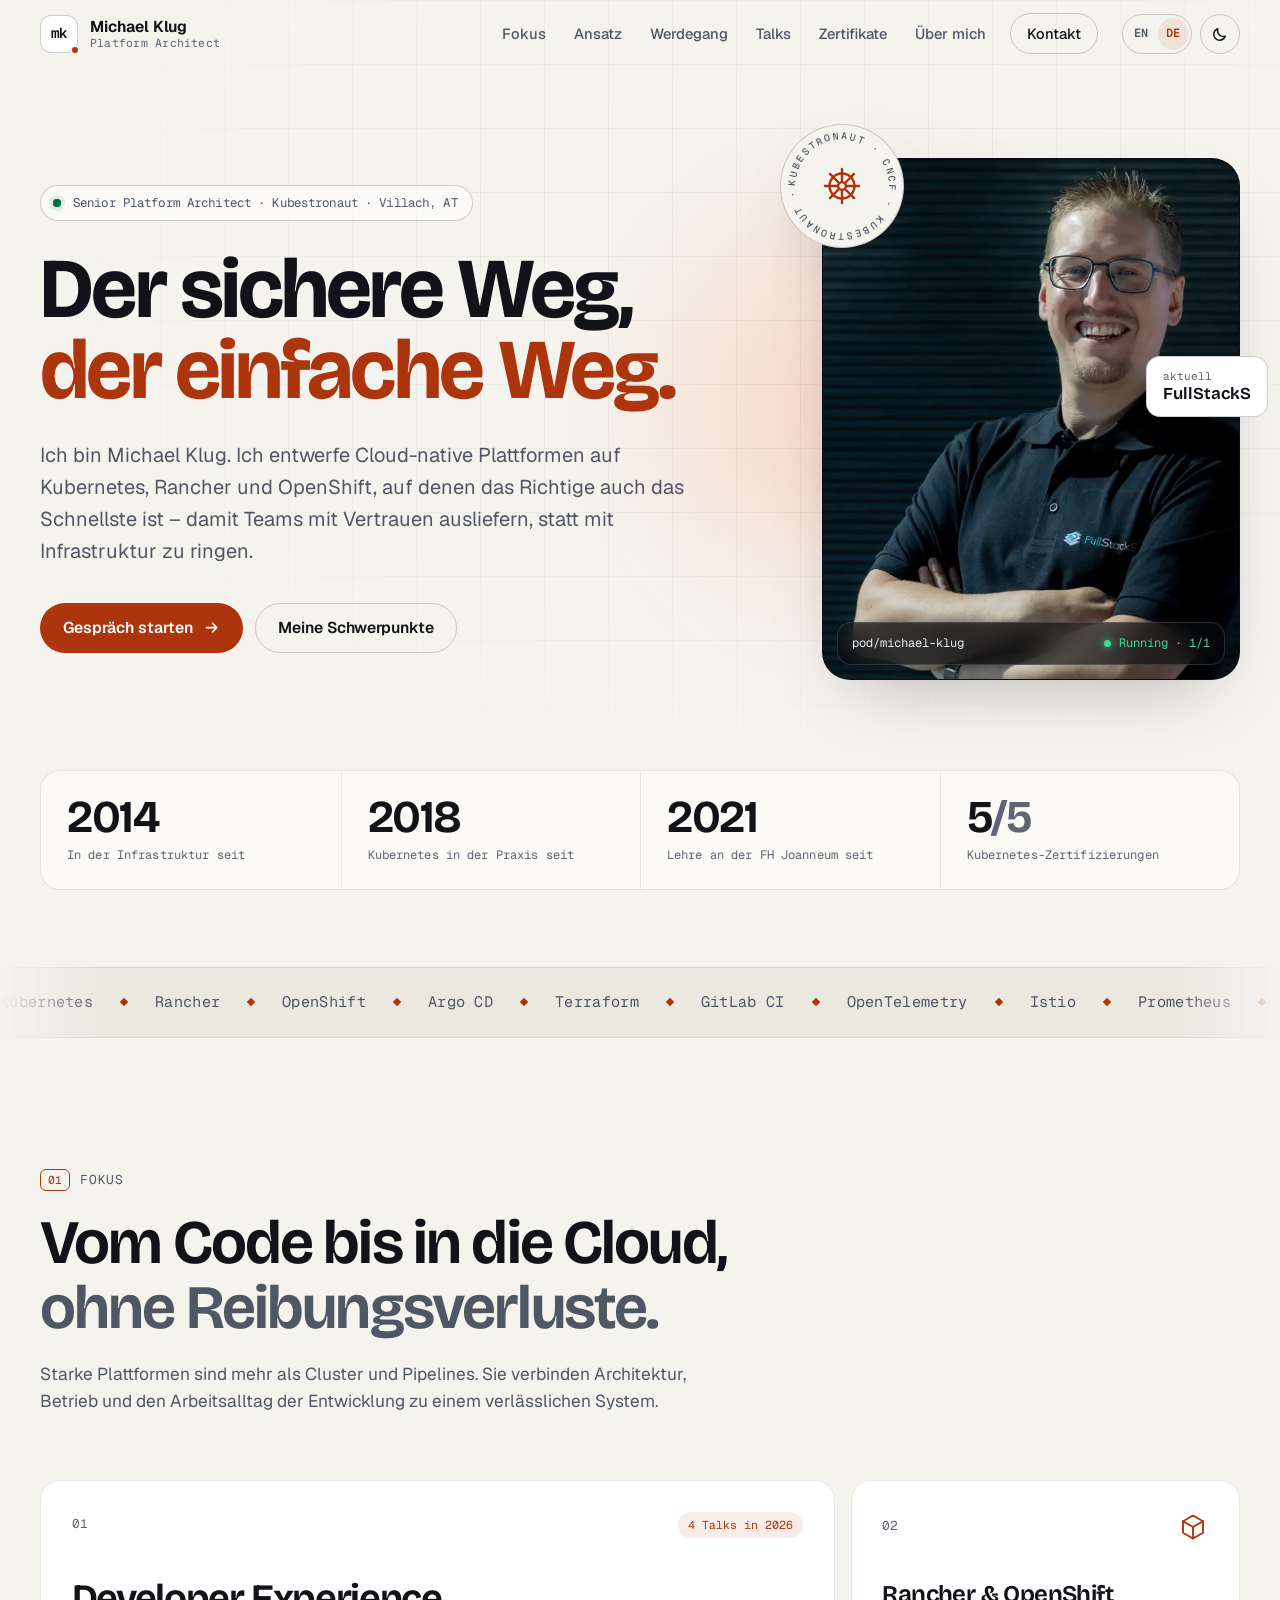
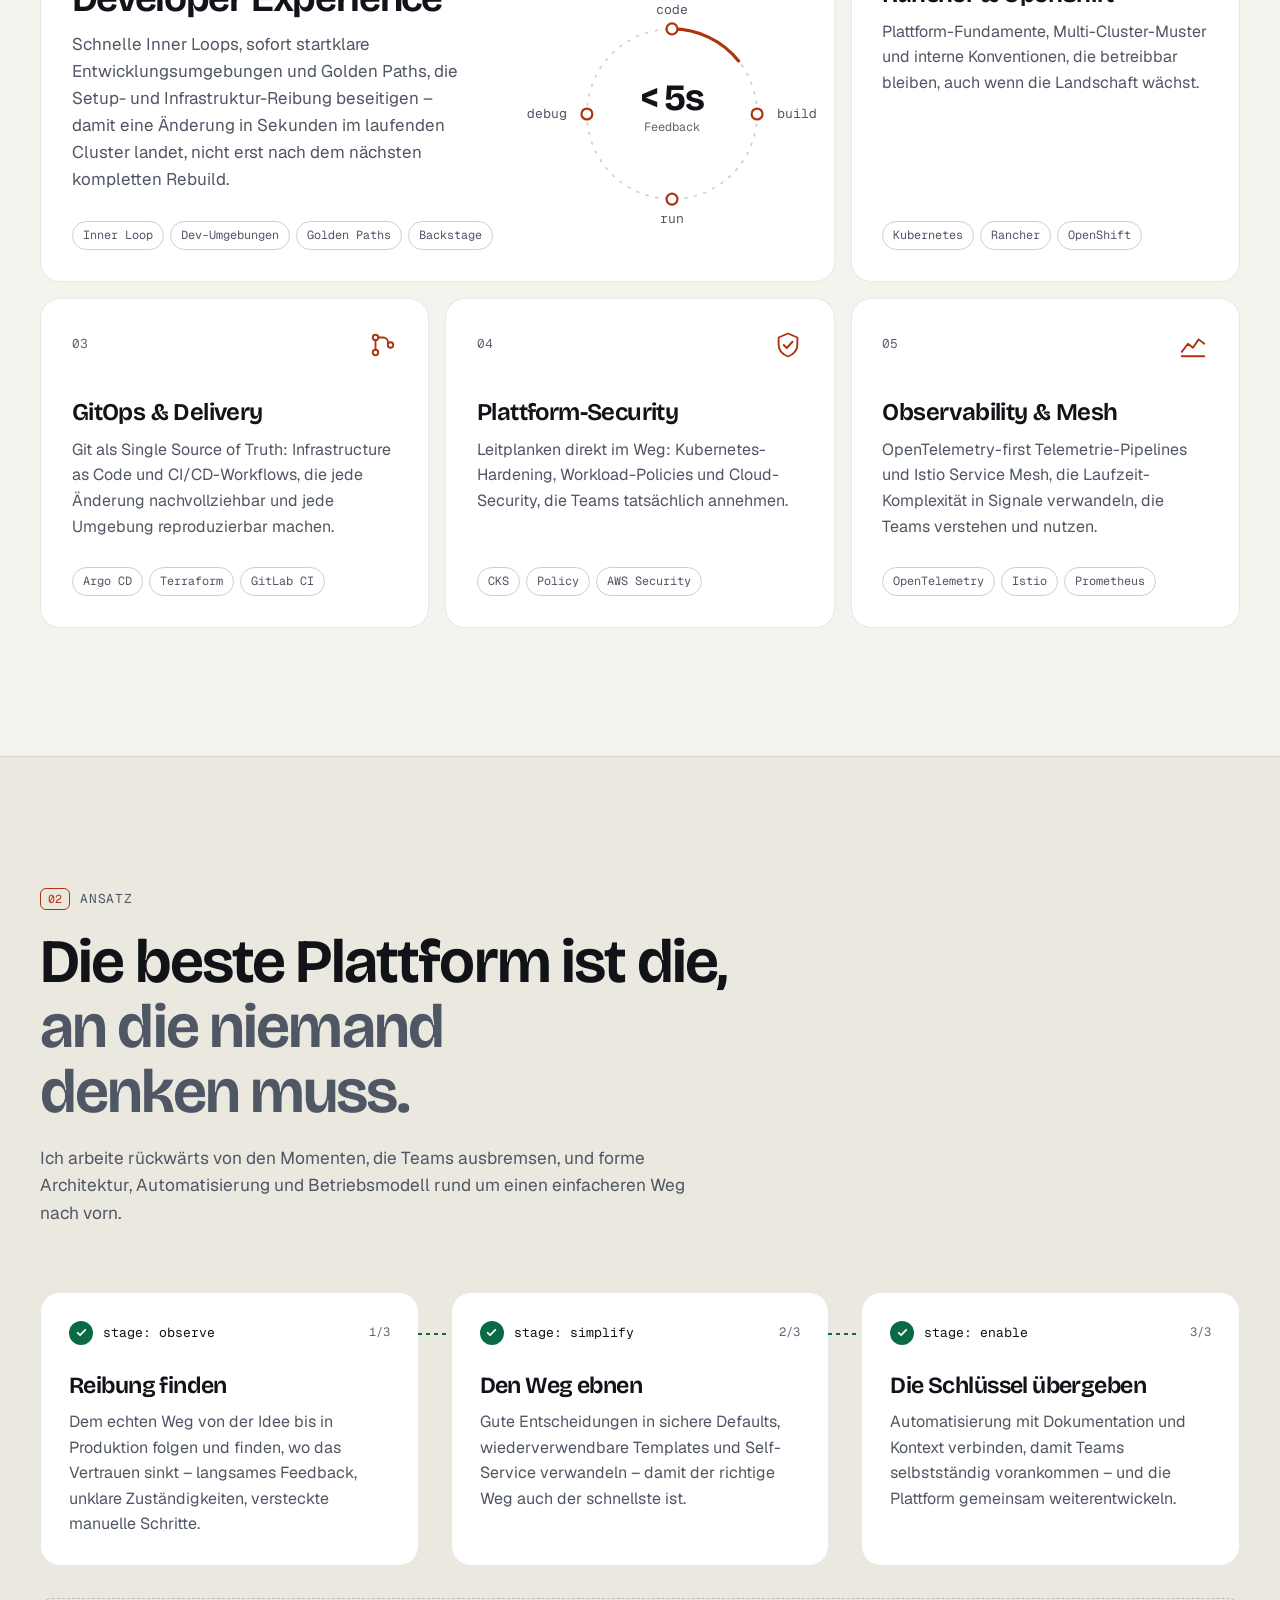
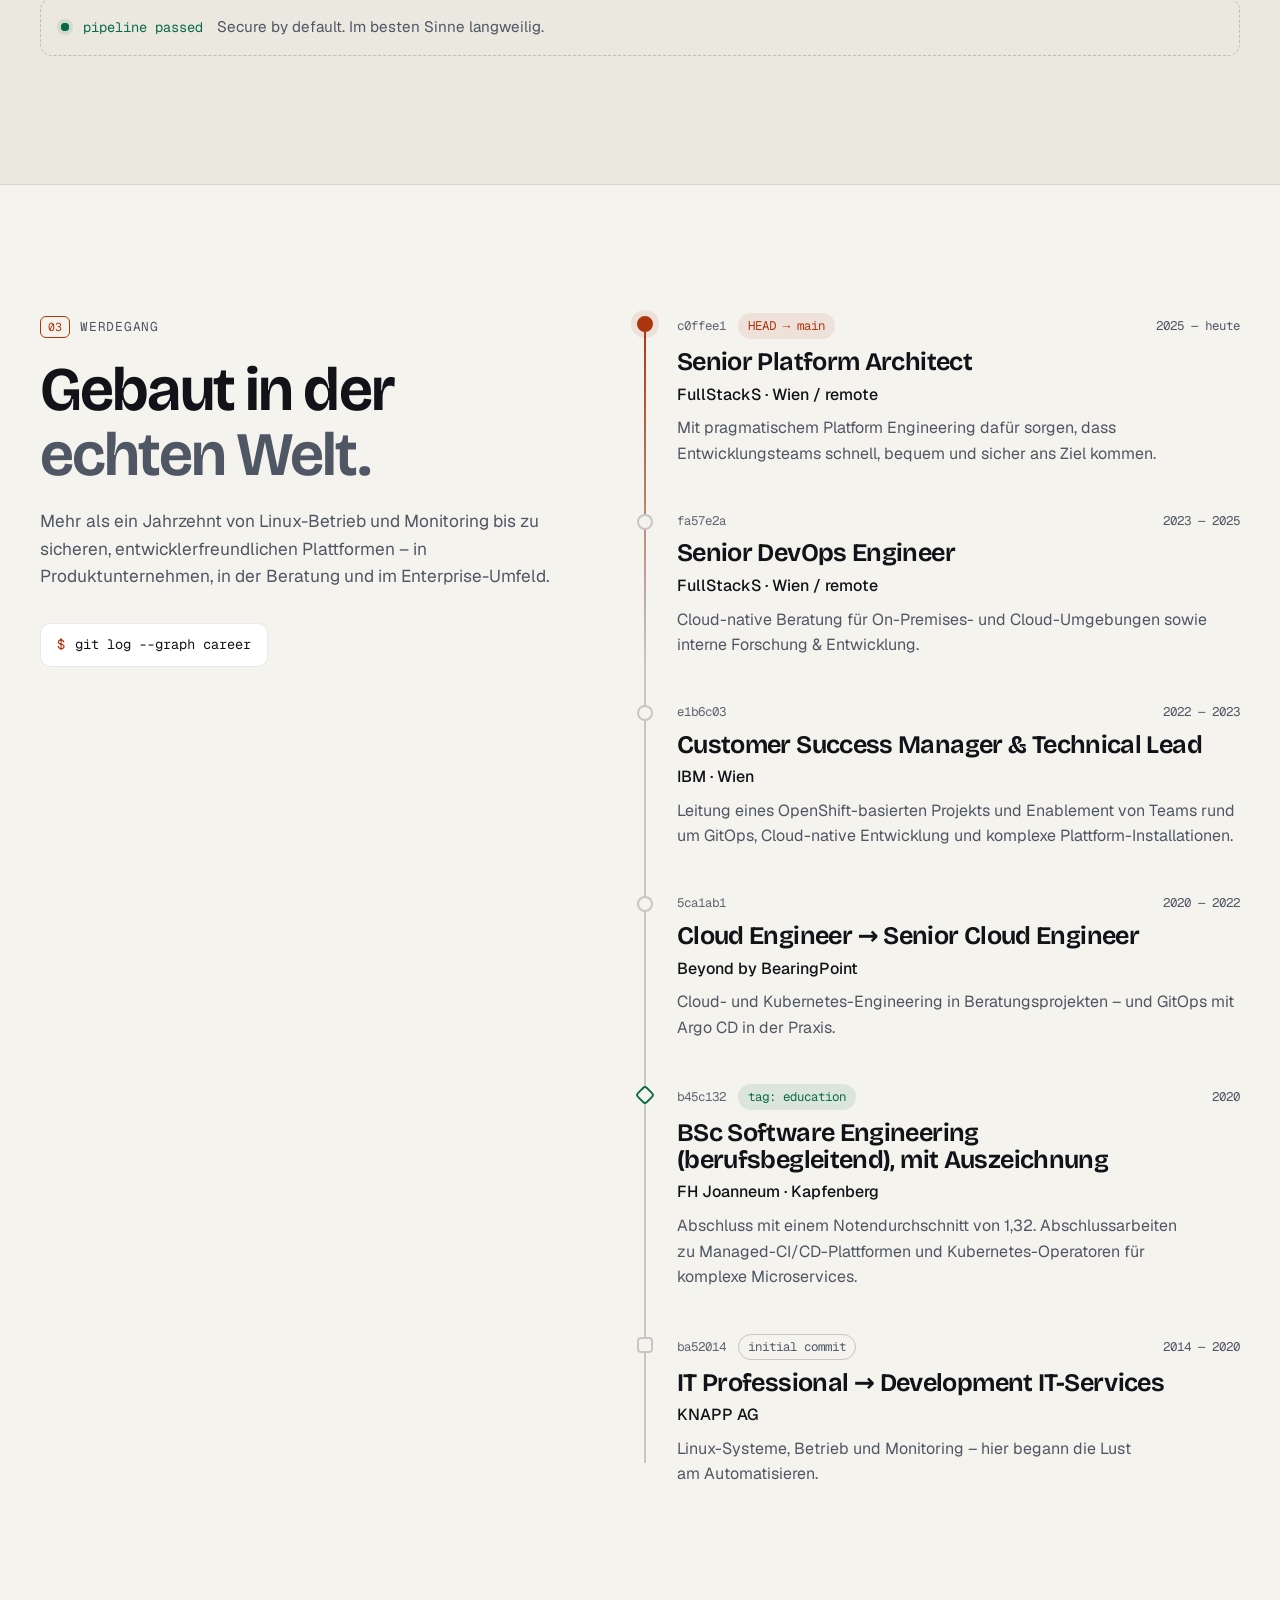
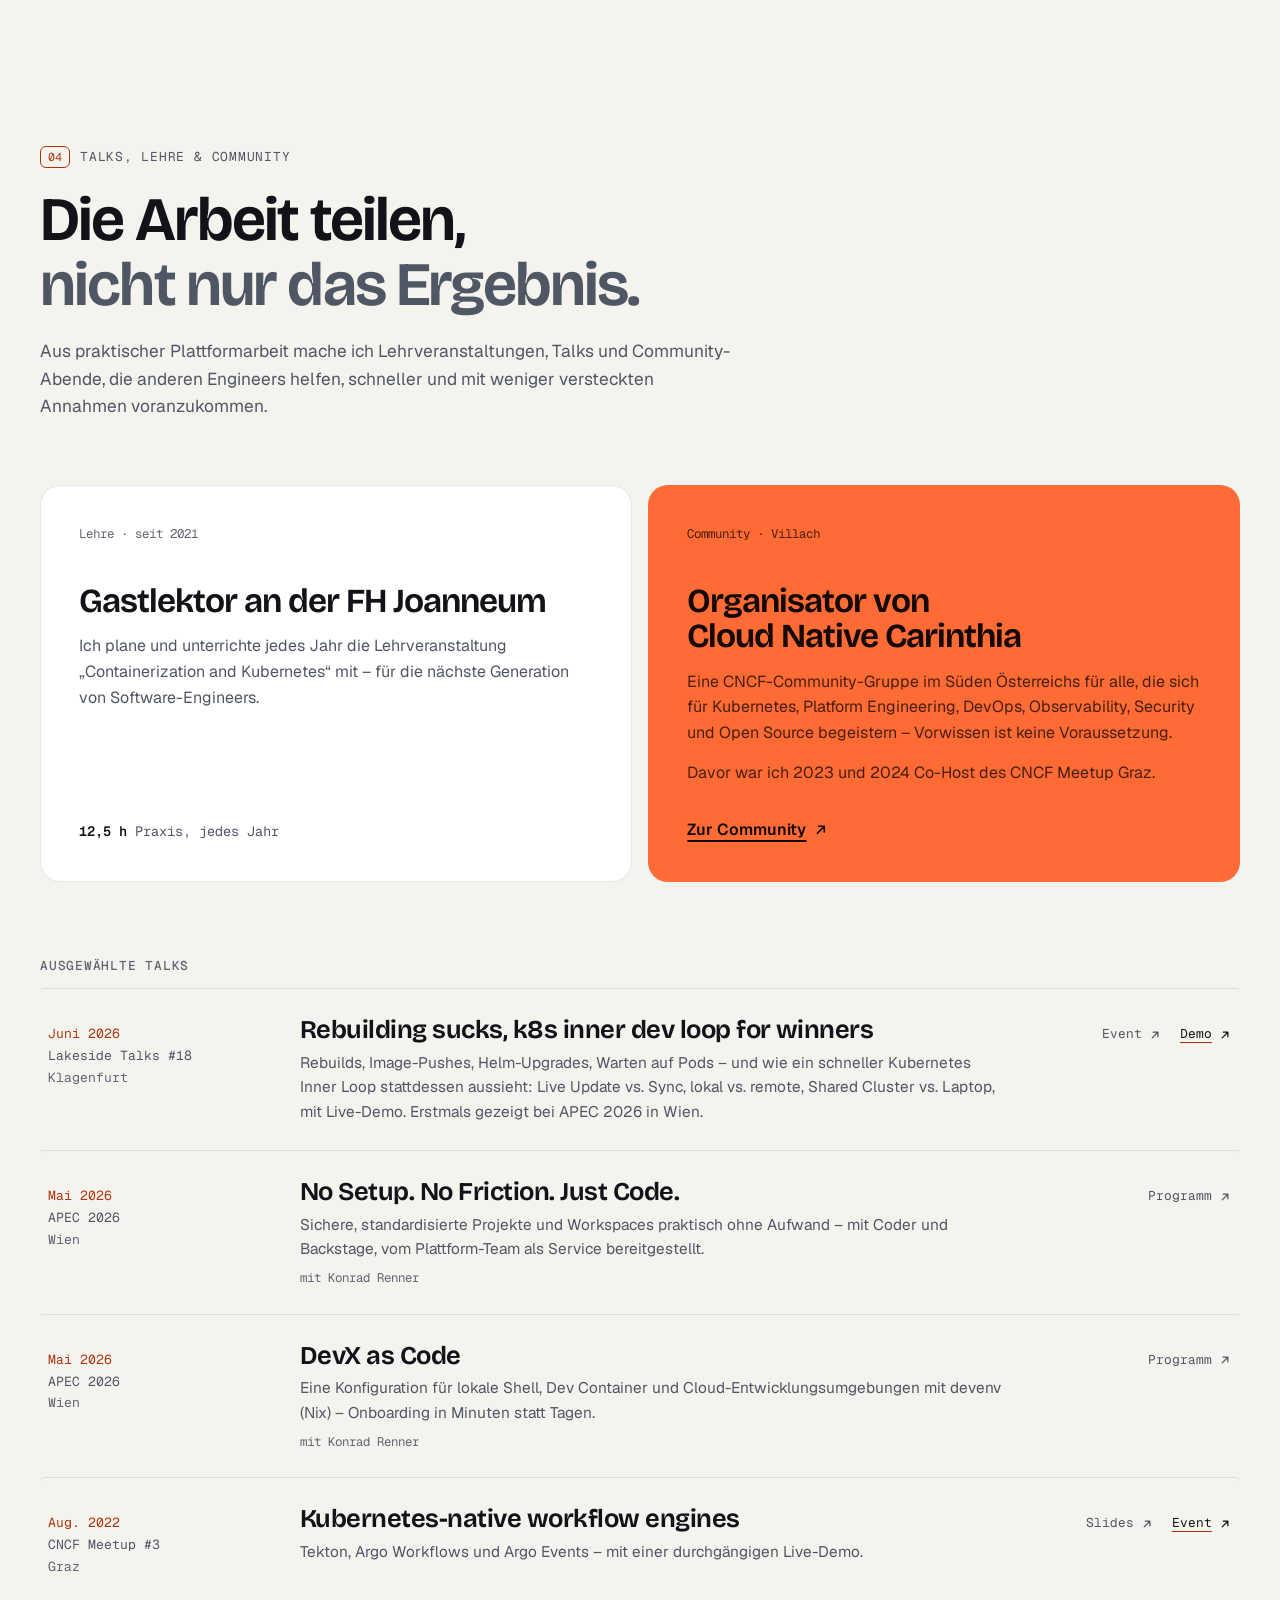
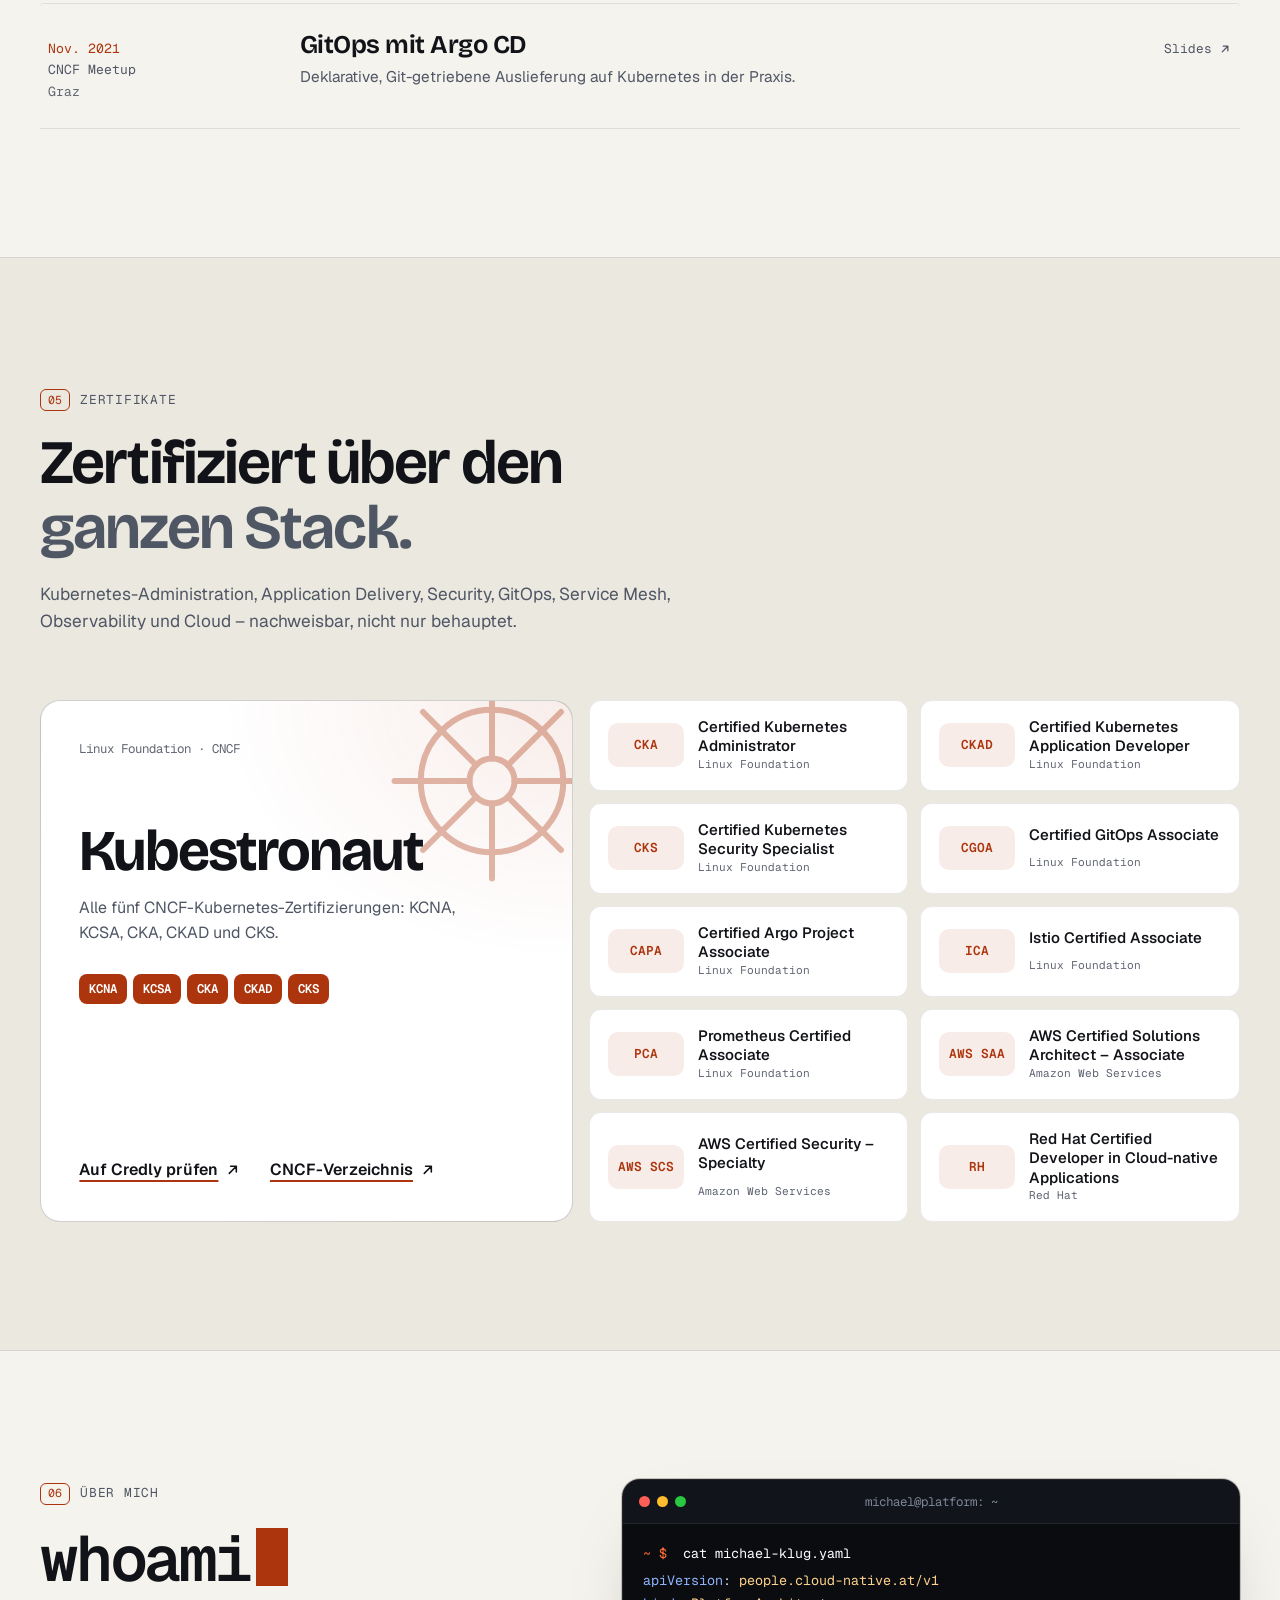
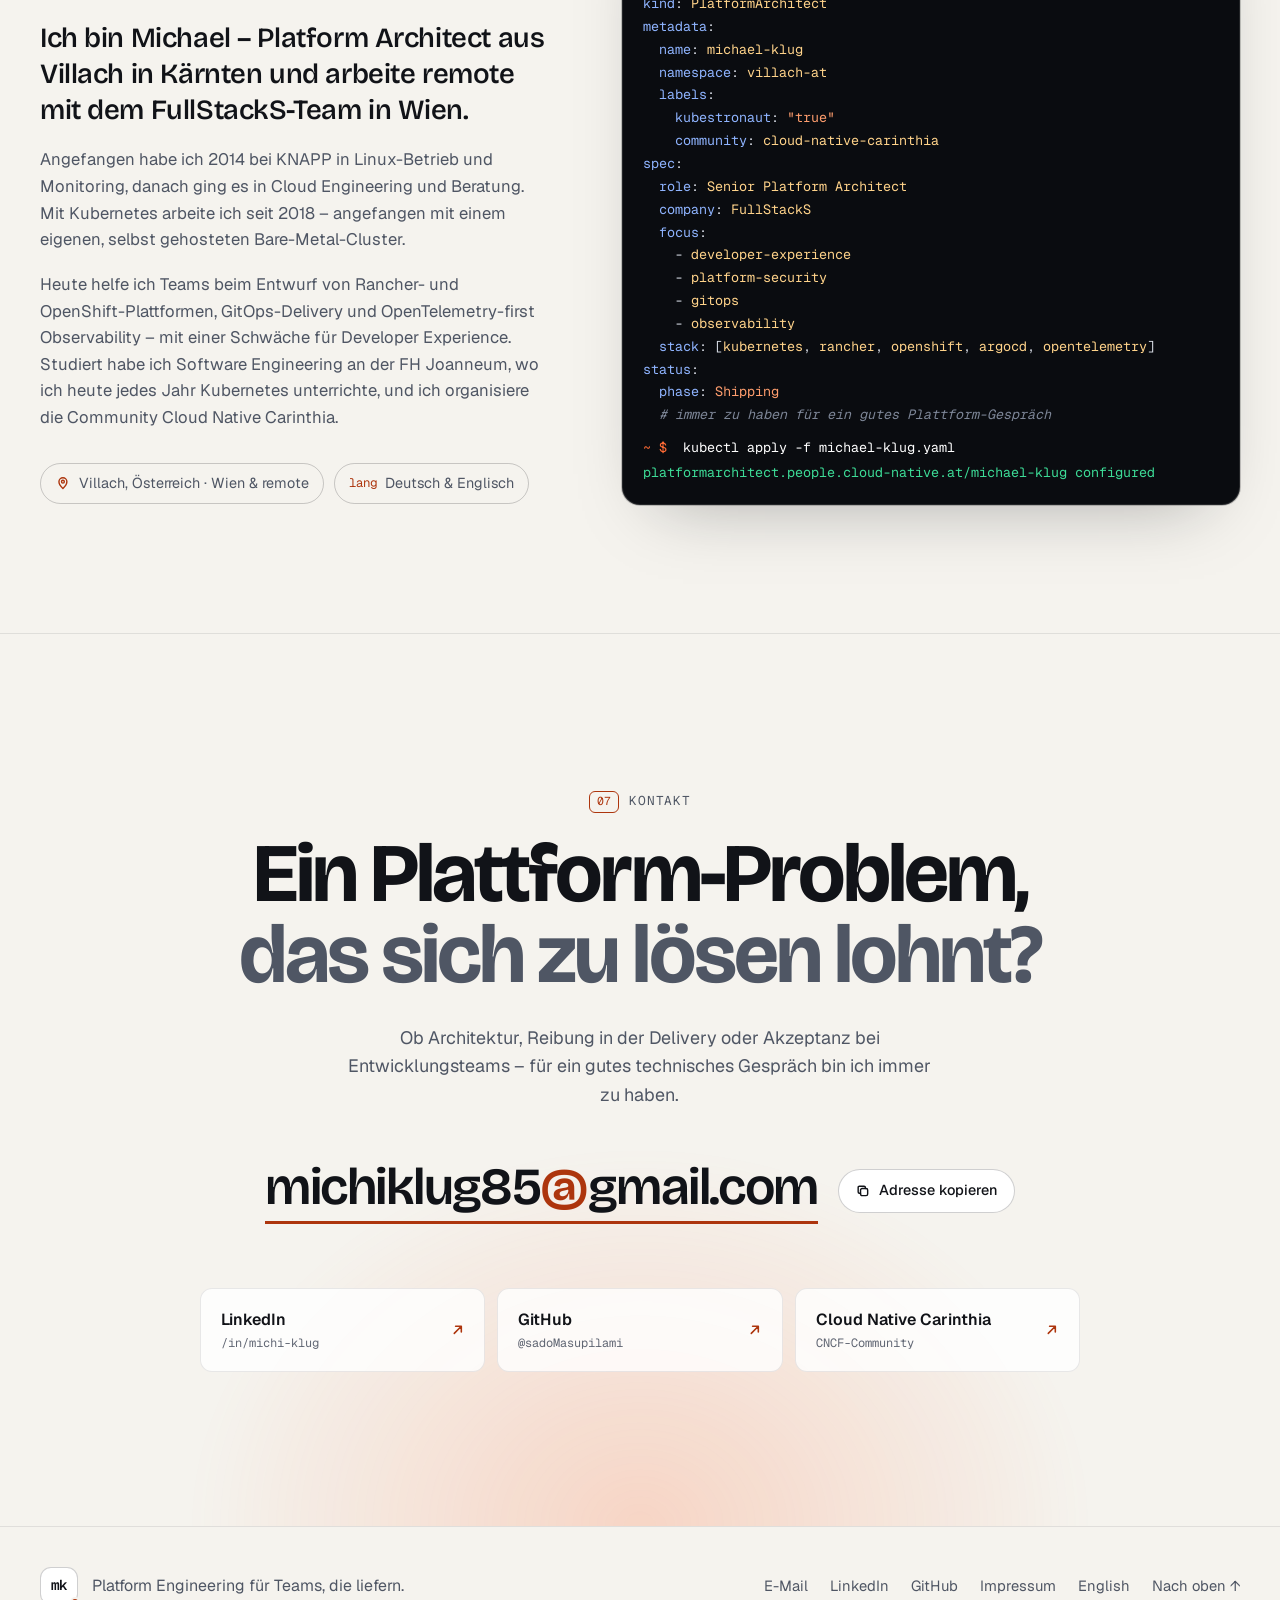
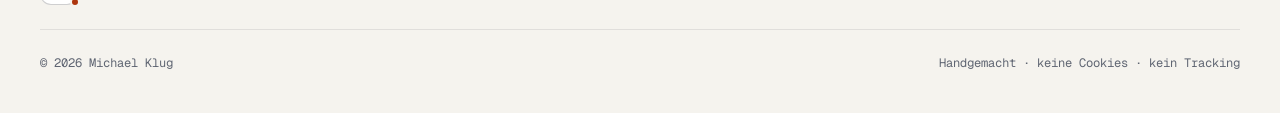
==== commit 88e84aed: "Remove co-organizer name from the community card Co-Authored-By: Claude Opus 5.5 <noreply@anthropic." ====
--- a/de/index.html
+++ b/de/index.html
@@ -653,8 +653,7 @@
                 Vorwissen ist keine Voraussetzung.
               </p>
               <p>
-                Gemeinsam mit Giovanni Liva organisiert. Davor war ich 2023 und 2024 Co-Host des
-                CNCF Meetup Graz.
+                Davor war ich 2023 und 2024 Co-Host des CNCF Meetup Graz.
               </p>
               <a
                 class="text-link"
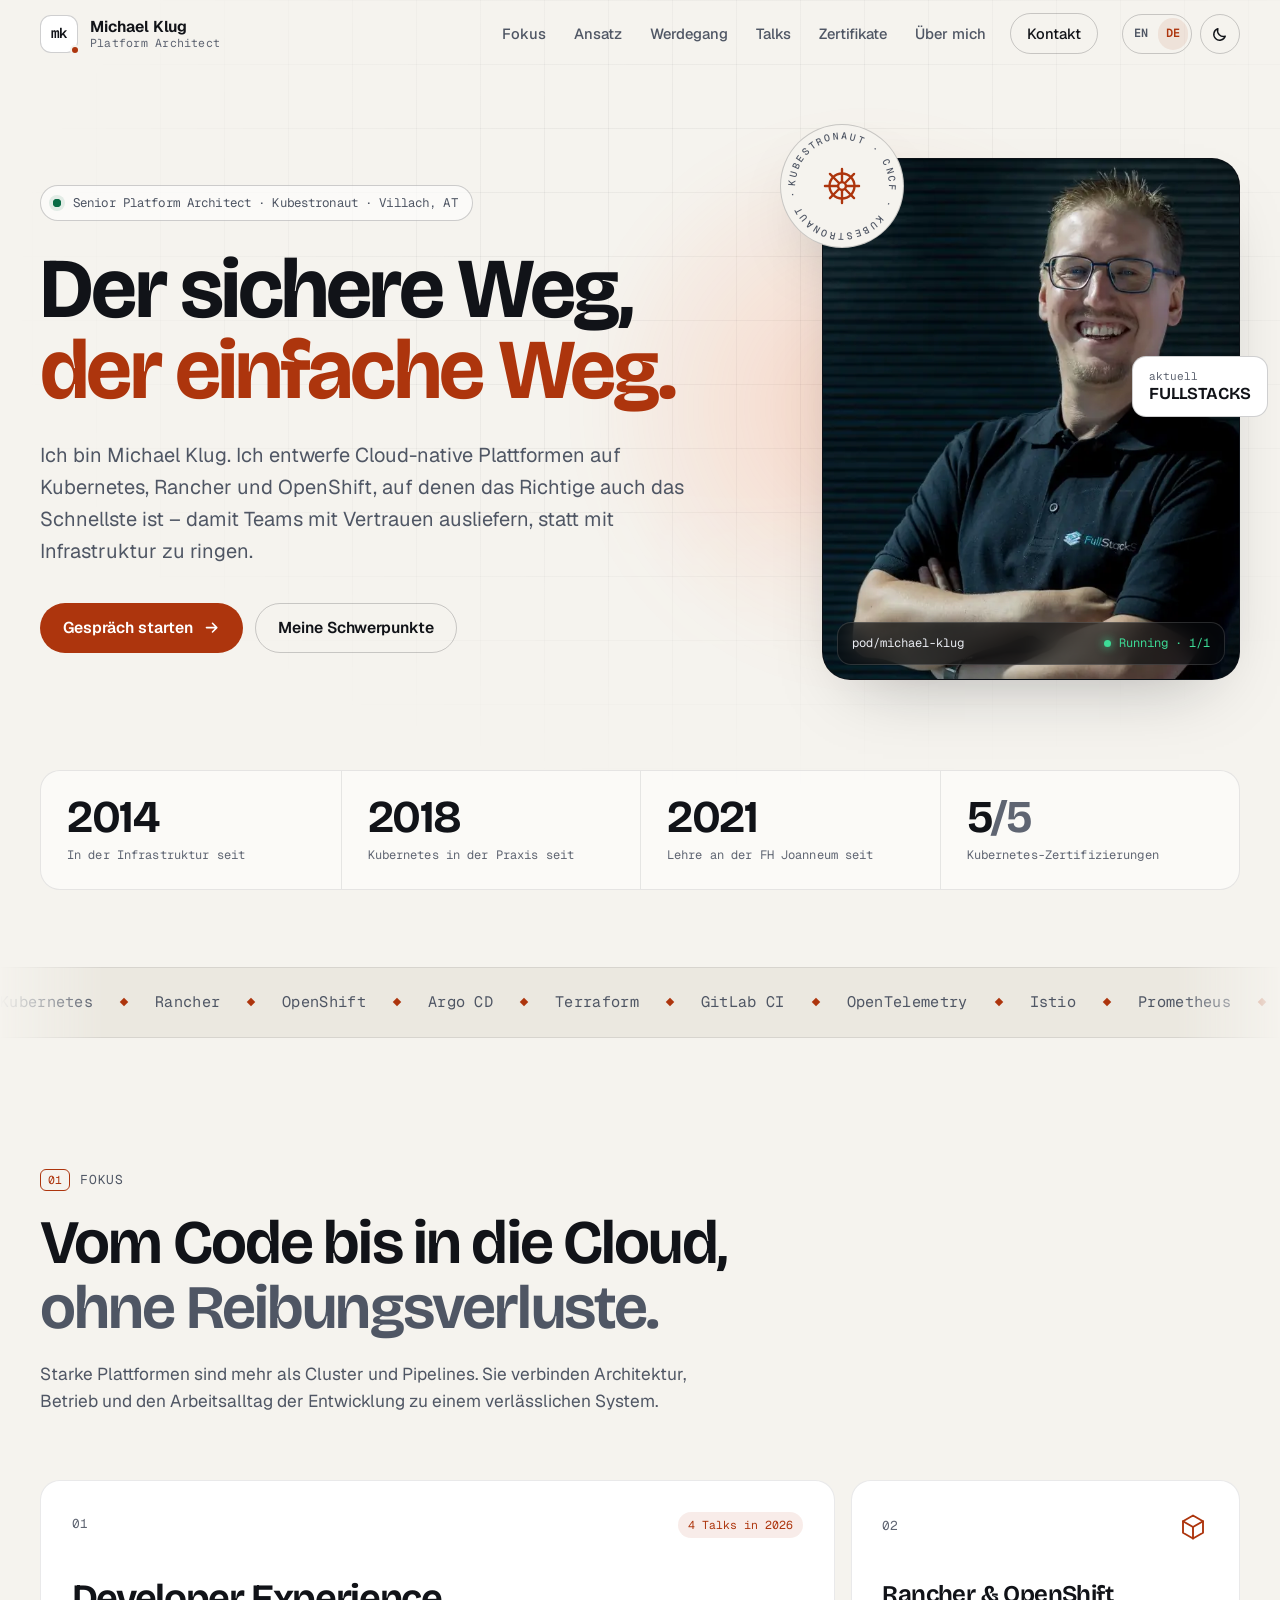
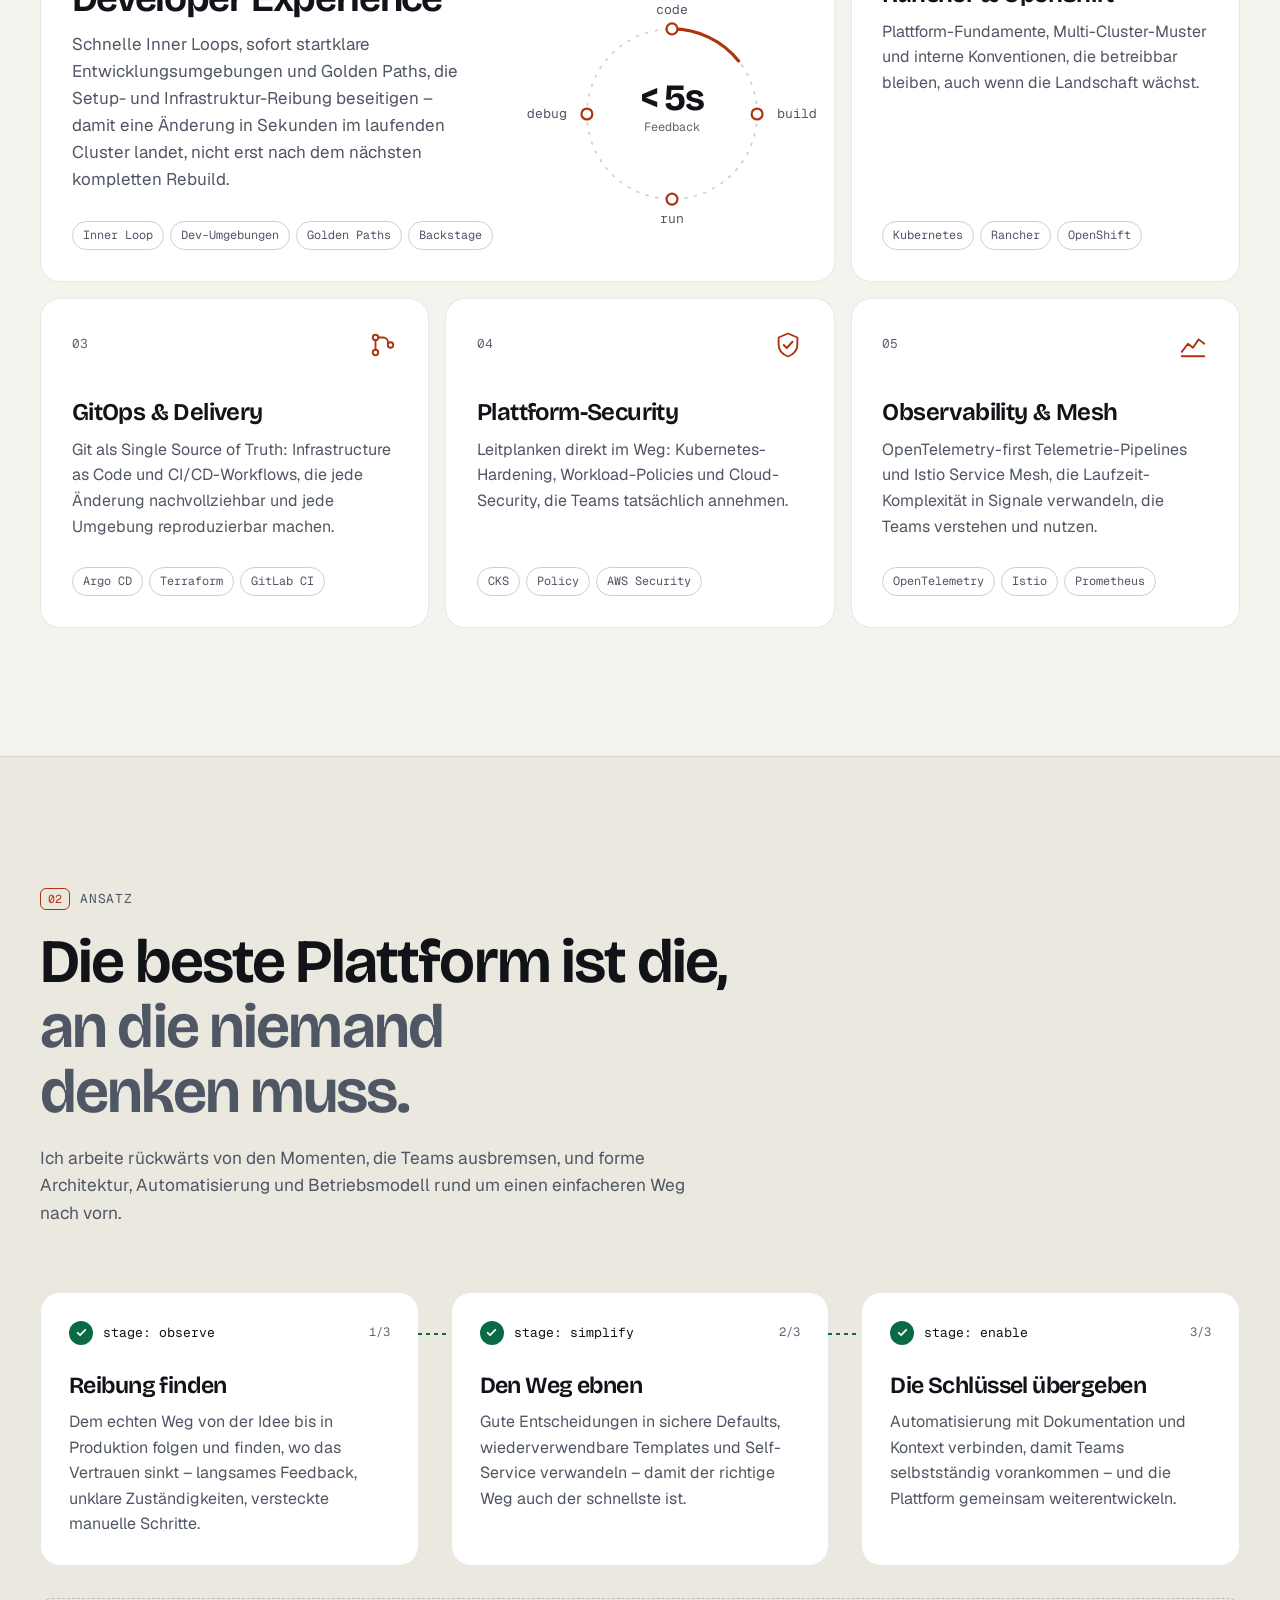
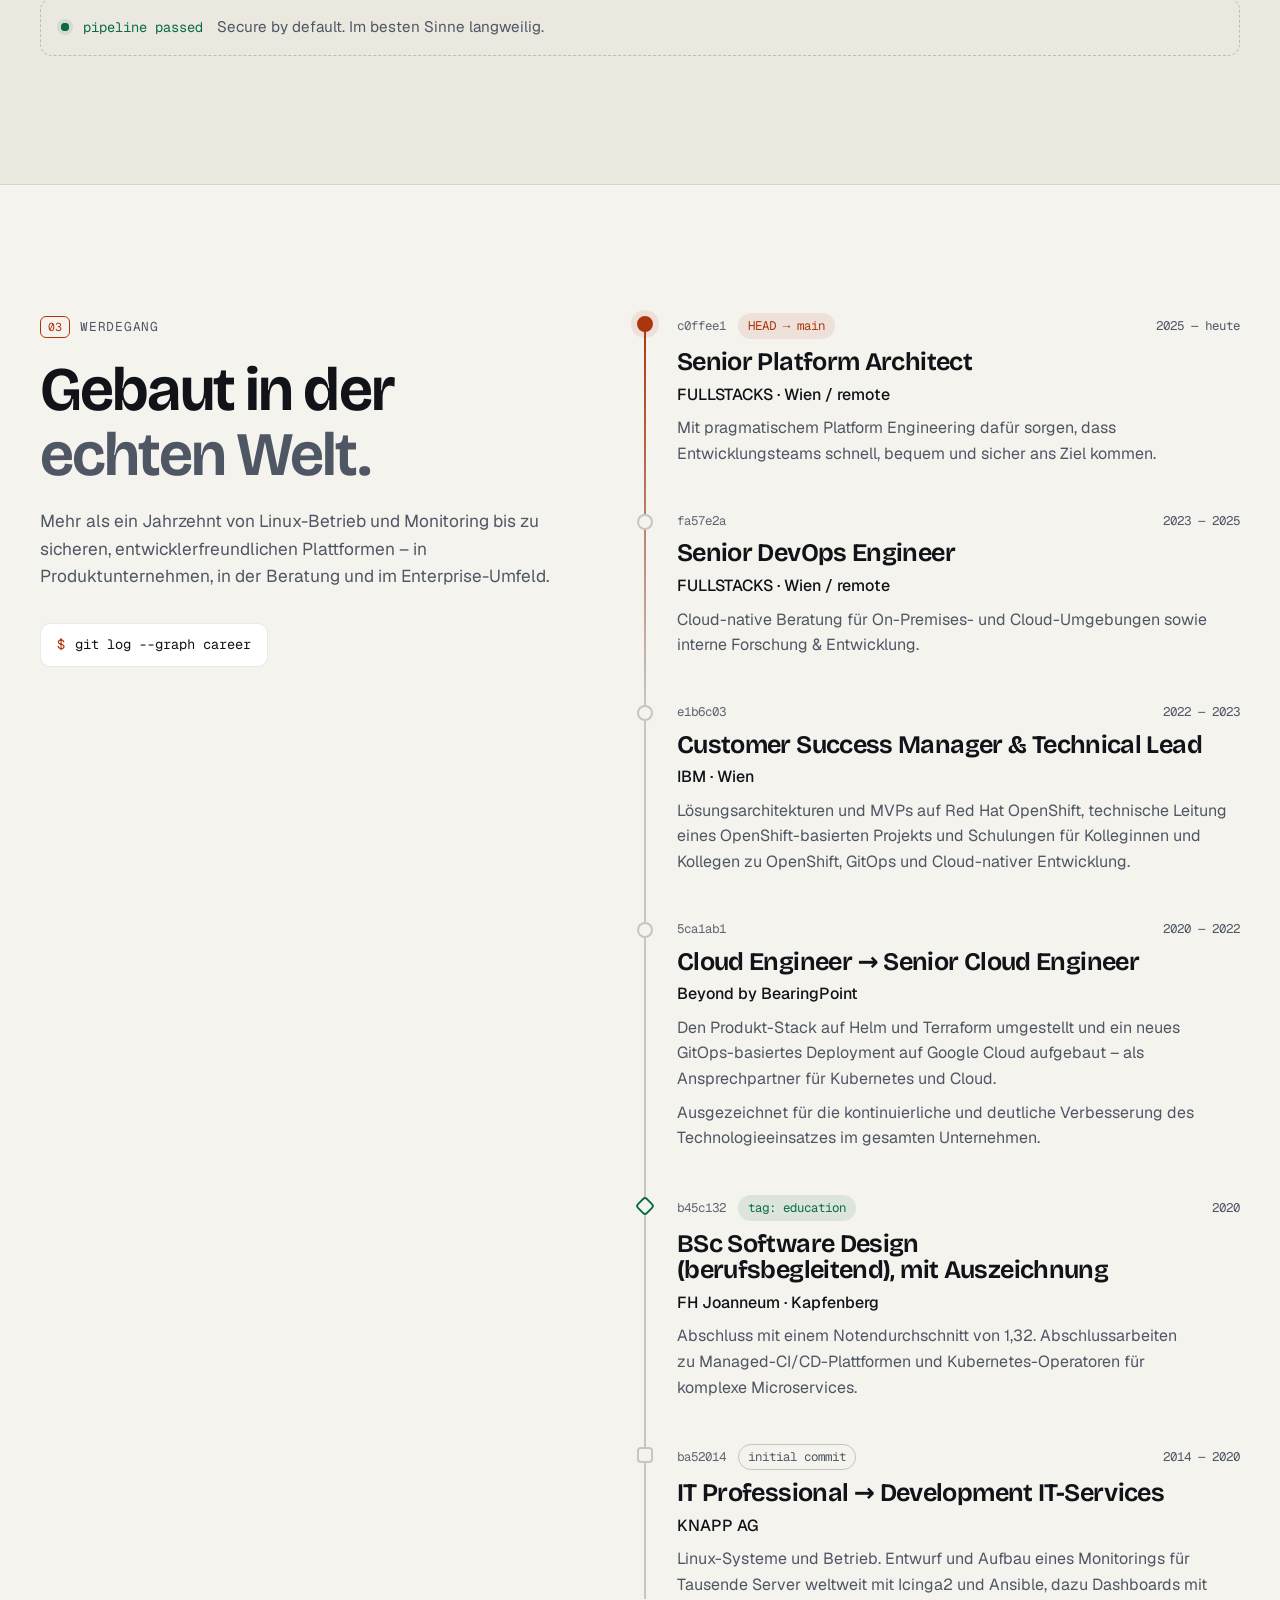
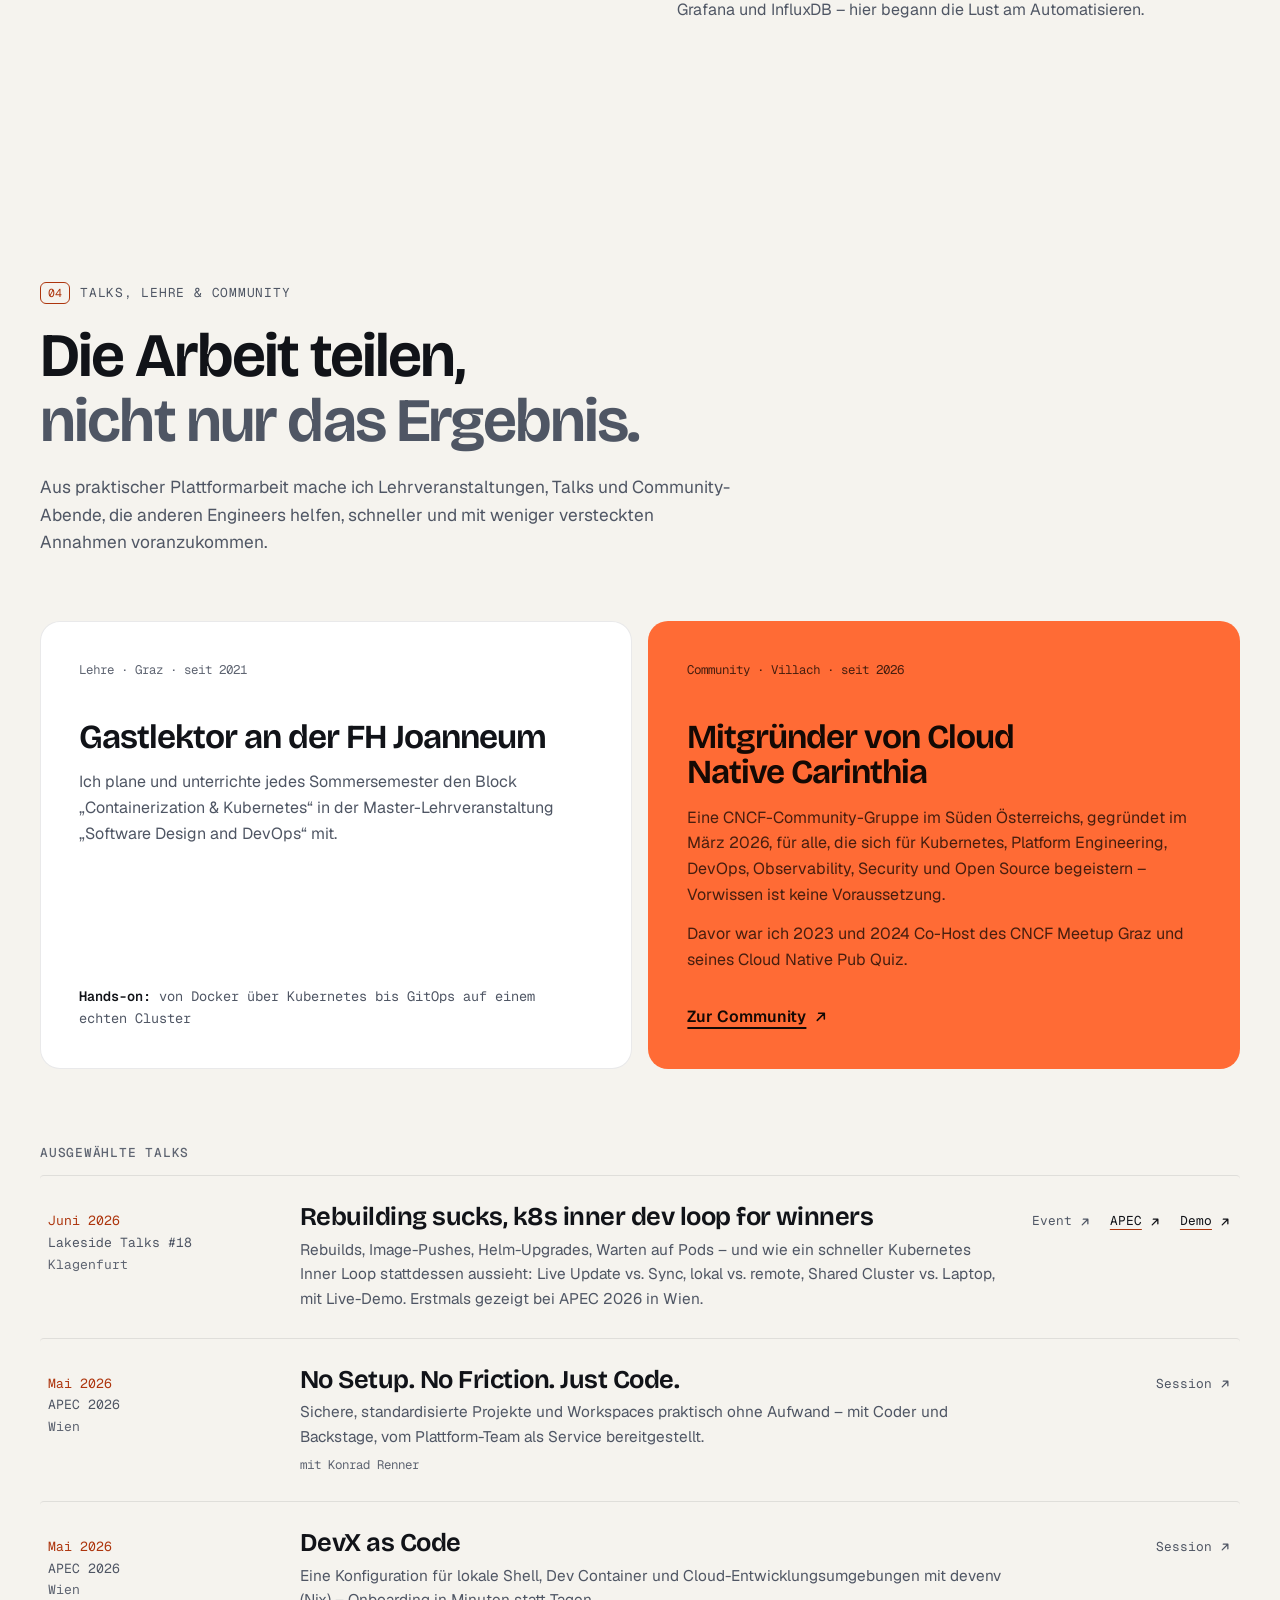
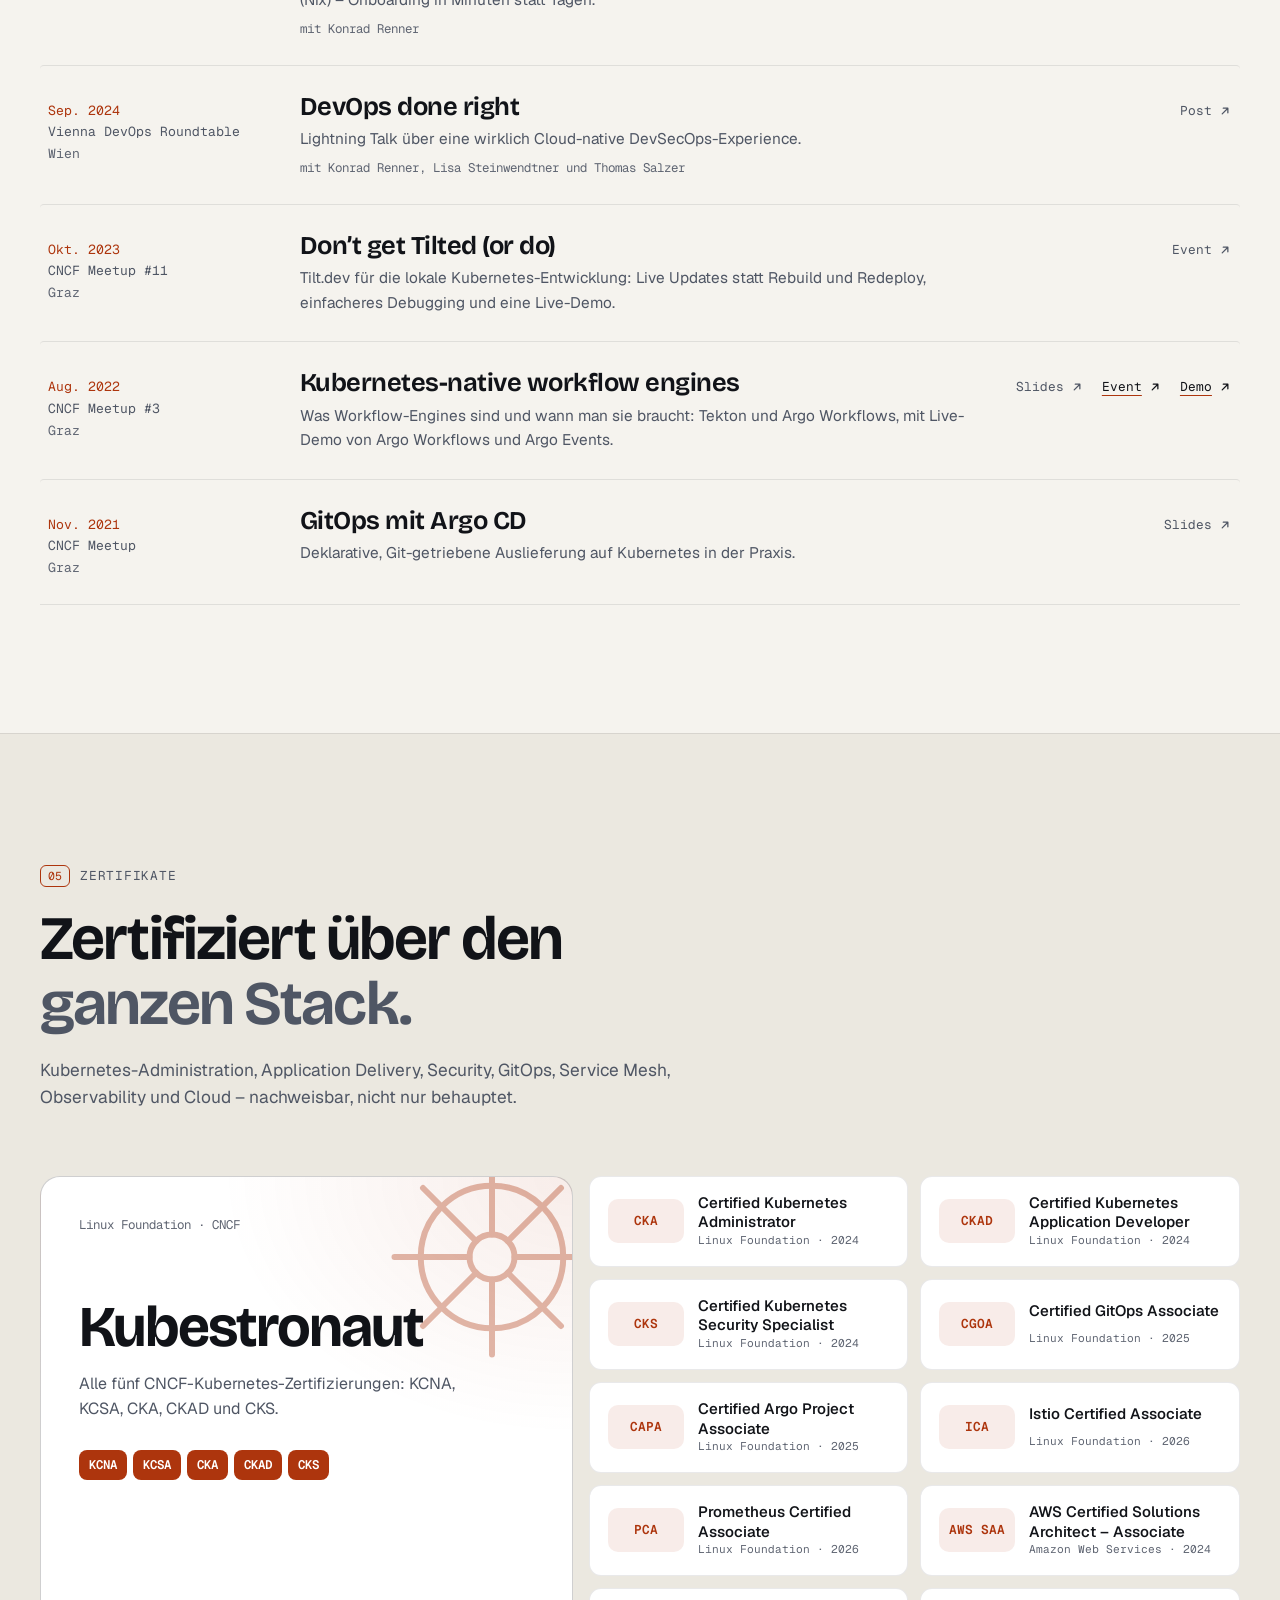
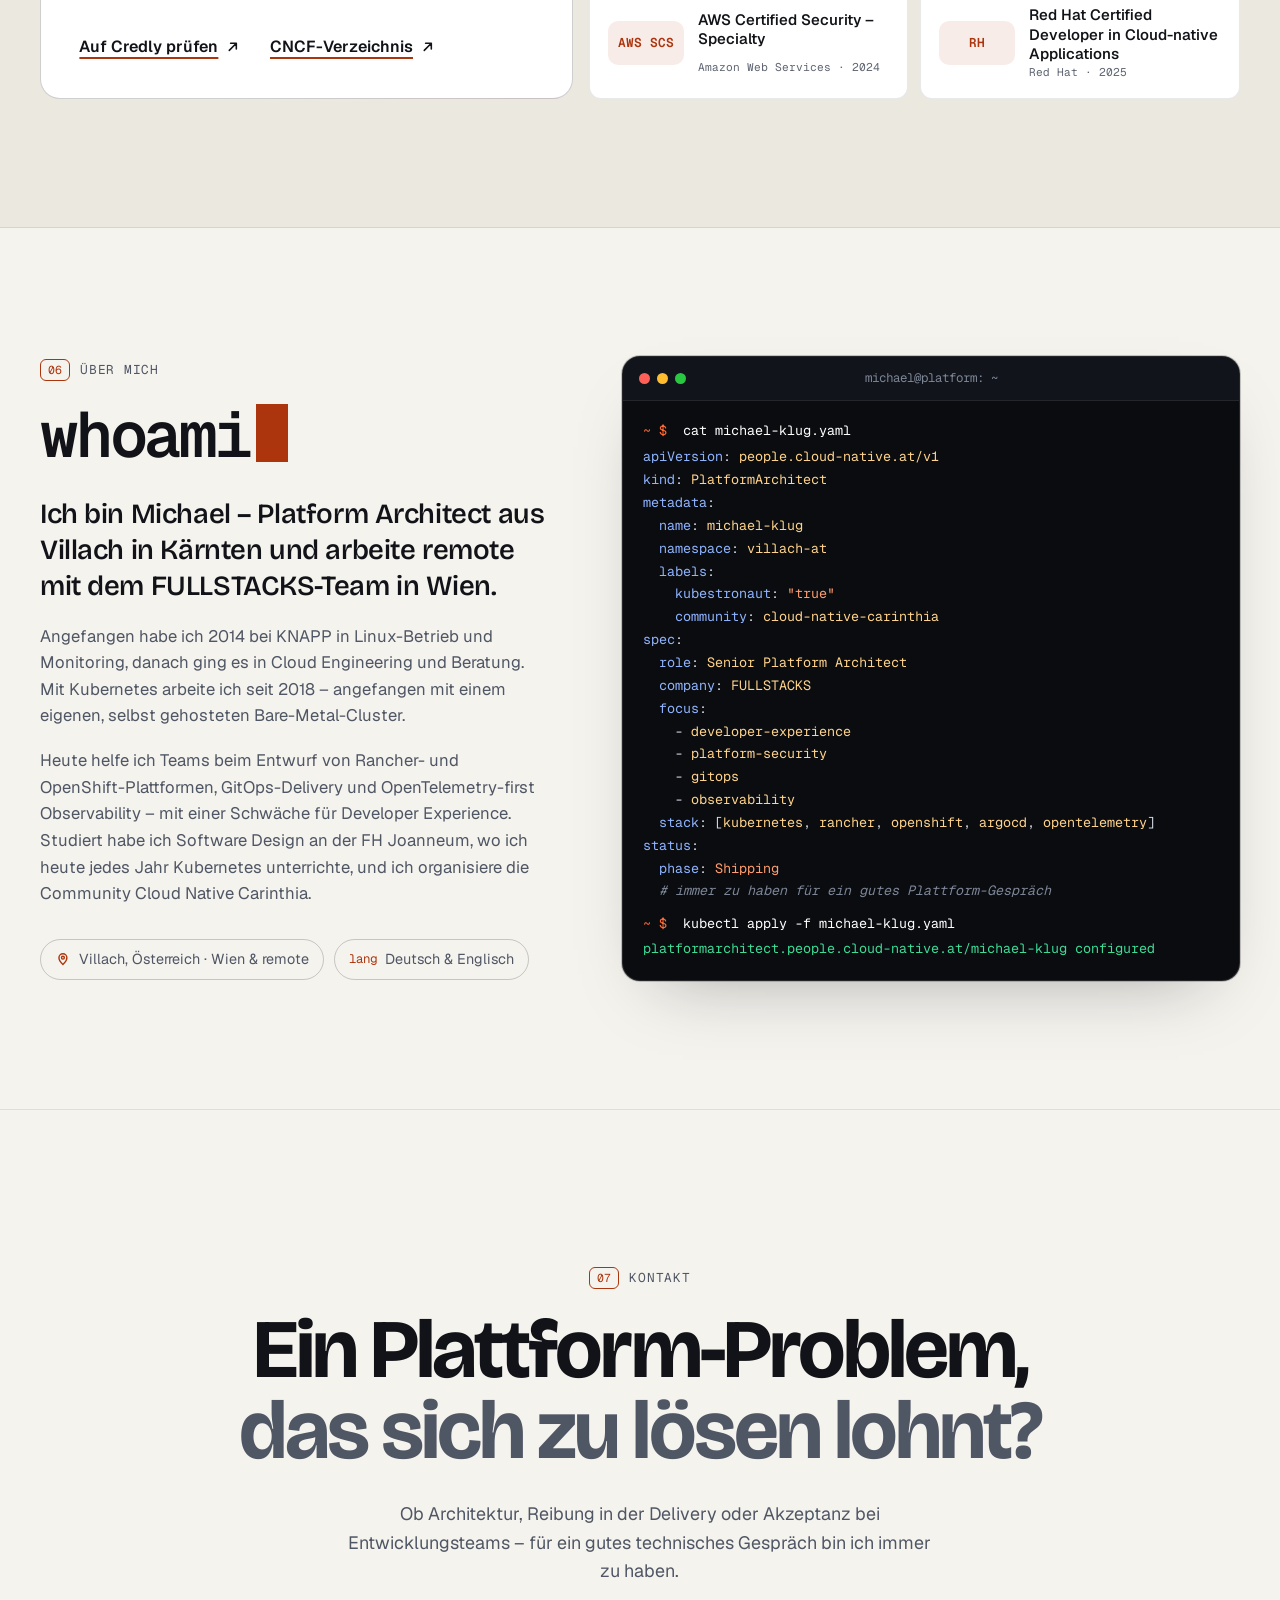
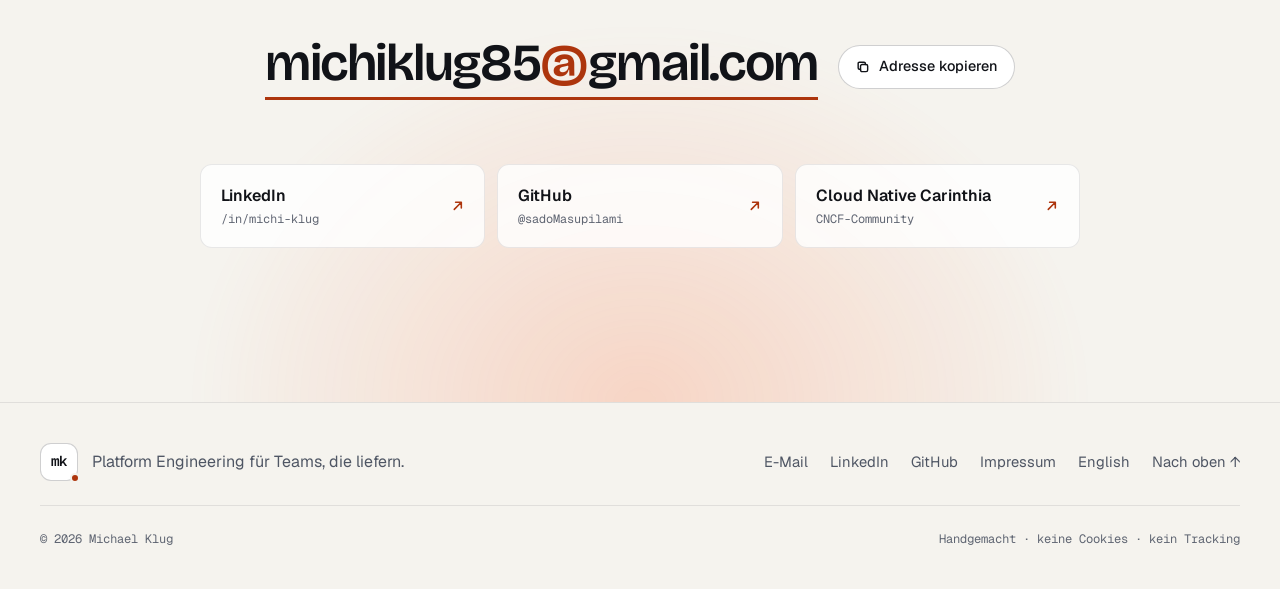
==== commit 15e4bbc9: "Add talks, career highlights and teaching details from research - Talks: add "DevOps done right" (Vi" ====
--- a/de/index.html
+++ b/de/index.html
@@ -7,7 +7,7 @@
     <title>Michael Klug — Senior Platform Architect &amp; Kubestronaut</title>
     <meta
       name="description"
-      content="Michael Klug ist Senior Platform Architect bei FullStackS und Kubestronaut aus Villach. Er baut sichere, entwicklerfreundliche Plattformen mit Kubernetes, Rancher, OpenShift, GitOps und OpenTelemetry."
+      content="Michael Klug ist Senior Platform Architect bei FULLSTACKS und Kubestronaut aus Villach. Er baut sichere, entwicklerfreundliche Plattformen mit Kubernetes, Rancher, OpenShift, GitOps und OpenTelemetry."
     />
     <meta name="author" content="Michael Klug" />
     <meta name="color-scheme" content="dark light" />
@@ -91,7 +91,7 @@
             "https://github.com/sadoMasupilami",
             "https://sessionize.com/michael-klug"
           ],
-          "worksFor": {"@type": "Organization", "name": "FullStackS GmbH", "url": "https://fullstacks.io/"},
+          "worksFor": {"@type": "Organization", "name": "FULLSTACKS", "legalName": "FullStackS GmbH", "url": "https://fullstacks.io/"},
           "homeLocation": {
             "@type": "Place",
             "address": {
@@ -268,7 +268,7 @@
 
             <div class="float-chip chip-company">
               <small>aktuell</small>
-              <strong>FullStackS</strong>
+              <strong>FULLSTACKS</strong>
             </div>
           </div>
         </div>
@@ -557,7 +557,7 @@
                 <time>2025 — heute</time>
               </div>
               <h3>Senior Platform Architect</h3>
-              <p class="commit-org">FullStackS · Wien / remote</p>
+              <p class="commit-org">FULLSTACKS · Wien / remote</p>
               <p>
                 Mit pragmatischem Platform Engineering dafür sorgen, dass Entwicklungsteams schnell,
                 bequem und sicher ans Ziel kommen.
@@ -569,7 +569,7 @@
                 <time>2023 — 2025</time>
               </div>
               <h3>Senior DevOps Engineer</h3>
-              <p class="commit-org">FullStackS · Wien / remote</p>
+              <p class="commit-org">FULLSTACKS · Wien / remote</p>
               <p>Cloud-native Beratung für On-Premises- und Cloud-Umgebungen sowie interne Forschung &amp; Entwicklung.</p>
             </li>
             <li class="commit reveal">
@@ -580,8 +580,9 @@
               <h3>Customer Success Manager &amp; Technical Lead</h3>
               <p class="commit-org">IBM · Wien</p>
               <p>
-                Leitung eines OpenShift-basierten Projekts und Enablement von Teams rund um GitOps,
-                Cloud-native Entwicklung und komplexe Plattform-Installationen.
+                Lösungsarchitekturen und MVPs auf Red Hat OpenShift, technische Leitung eines
+                OpenShift-basierten Projekts und Schulungen für Kolleginnen und Kollegen zu
+                OpenShift, GitOps und Cloud-nativer Entwicklung.
               </p>
             </li>
             <li class="commit reveal">
@@ -591,7 +592,15 @@
               </div>
               <h3>Cloud Engineer → Senior Cloud Engineer</h3>
               <p class="commit-org">Beyond by BearingPoint</p>
-              <p>Cloud- und Kubernetes-Engineering in Beratungsprojekten – und GitOps mit Argo CD in der Praxis.</p>
+              <p>
+                Den Produkt-Stack auf Helm und Terraform umgestellt und ein neues GitOps-basiertes
+                Deployment auf Google Cloud aufgebaut – als Ansprechpartner für Kubernetes und
+                Cloud.
+              </p>
+              <p>
+                Ausgezeichnet für die kontinuierliche und deutliche Verbesserung des
+                Technologieeinsatzes im gesamten Unternehmen.
+              </p>
             </li>
             <li class="commit is-merge reveal">
               <div class="commit-meta">
@@ -599,7 +608,7 @@
                 <span class="ref ref-tag">tag: education</span>
                 <time>2020</time>
               </div>
-              <h3>BSc Software Engineering (berufsbegleitend), mit Auszeichnung</h3>
+              <h3>BSc Software Design (berufsbegleitend), mit Auszeichnung</h3>
               <p class="commit-org">FH Joanneum · Kapfenberg</p>
               <p>
                 Abschluss mit einem Notendurchschnitt von 1,32. Abschlussarbeiten zu
@@ -614,7 +623,11 @@
               </div>
               <h3>IT Professional → Development IT-Services</h3>
               <p class="commit-org">KNAPP AG</p>
-              <p>Linux-Systeme, Betrieb und Monitoring – hier begann die Lust am Automatisieren.</p>
+              <p>
+                Linux-Systeme und Betrieb. Entwurf und Aufbau eines Monitorings für Tausende Server
+                weltweit mit Icinga2 und Ansible, dazu Dashboards mit Grafana und InfluxDB – hier
+                begann die Lust am Automatisieren.
+              </p>
             </li>
           </ol>
         </div>
@@ -635,25 +648,26 @@
 
           <div class="highlights">
             <article class="highlight reveal" data-spotlight>
-              <p class="highlight-label">Lehre · seit 2021</p>
+              <p class="highlight-label">Lehre · Graz · seit 2021</p>
               <h3>Gastlektor an der FH Joanneum</h3>
               <p>
-                Ich plane und unterrichte jedes Jahr die Lehrveranstaltung „Containerization and
-                Kubernetes“ mit – für die nächste Generation von Software-Engineers.
-              </p>
-              <p class="highlight-foot"><strong>12,5 h</strong> Praxis, jedes Jahr</p>
+                Ich plane und unterrichte jedes Sommersemester den Block „Containerization &amp;
+                Kubernetes“ in der Master-Lehrveranstaltung „Software Design and DevOps“ mit.
+              </p>
+              <p class="highlight-foot"><strong>Hands-on:</strong> von Docker über Kubernetes bis GitOps auf einem echten Cluster</p>
             </article>
 
             <article class="highlight highlight-accent reveal" style="--d: 1" data-spotlight>
-              <p class="highlight-label">Community · Villach</p>
-              <h3>Organisator von Cloud Native Carinthia</h3>
-              <p>
-                Eine CNCF-Community-Gruppe im Süden Österreichs für alle, die sich für Kubernetes,
-                Platform Engineering, DevOps, Observability, Security und Open Source begeistern –
-                Vorwissen ist keine Voraussetzung.
-              </p>
-              <p>
-                Davor war ich 2023 und 2024 Co-Host des CNCF Meetup Graz.
+              <p class="highlight-label">Community · Villach · seit 2026</p>
+              <h3>Mitgründer von Cloud Native Carinthia</h3>
+              <p>
+                Eine CNCF-Community-Gruppe im Süden Österreichs, gegründet im März 2026, für alle,
+                die sich für Kubernetes, Platform Engineering, DevOps, Observability, Security und
+                Open Source begeistern – Vorwissen ist keine Voraussetzung.
+              </p>
+              <p>
+                Davor war ich 2023 und 2024 Co-Host des CNCF Meetup Graz und seines Cloud Native Pub
+                Quiz.
               </p>
               <a
                 class="text-link"
@@ -685,6 +699,7 @@
                 </div>
                 <p class="talk-go">
                   <span class="talk-go-primary" aria-hidden="true">Event <svg class="icon"><use href="#i-external" /></svg></span>
+                  <a href="https://austrian-plattform-engineering-community.sessionize.com/session/1134479" target="_blank" rel="noreferrer">APEC <svg class="icon" aria-hidden="true"><use href="#i-external" /></svg></a>
                   <a href="https://github.com/sadoMasupilami/tilt-demo" target="_blank" rel="noreferrer">Demo <svg class="icon" aria-hidden="true"><use href="#i-external" /></svg></a>
                 </p>
               </li>
@@ -692,7 +707,7 @@
                 <p class="talk-when"><time datetime="2026-05-07">Mai 2026</time> <span>APEC 2026</span> <span class="talk-where">Wien</span></p>
                 <div class="talk-what">
                   <h4 lang="en">
-                    <a class="talk-link" href="https://austrian-plattform-engineering-community.sessionize.com/schedule/day/20260507" target="_blank" rel="noreferrer">No Setup. No Friction. Just Code.</a>
+                    <a class="talk-link" href="https://austrian-plattform-engineering-community.sessionize.com/session/1131330" target="_blank" rel="noreferrer">No Setup. No Friction. Just Code.</a>
                   </h4>
                   <p>
                     Sichere, standardisierte Projekte und Workspaces praktisch ohne Aufwand – mit
@@ -701,14 +716,14 @@
                   <p class="talk-with">mit Konrad Renner</p>
                 </div>
                 <p class="talk-go">
-                  <span class="talk-go-primary" aria-hidden="true">Programm <svg class="icon"><use href="#i-external" /></svg></span>
+                  <span class="talk-go-primary" aria-hidden="true">Session <svg class="icon"><use href="#i-external" /></svg></span>
                 </p>
               </li>
               <li class="talk">
                 <p class="talk-when"><time datetime="2026-05-07">Mai 2026</time> <span>APEC 2026</span> <span class="talk-where">Wien</span></p>
                 <div class="talk-what">
                   <h4 lang="en">
-                    <a class="talk-link" href="https://austrian-plattform-engineering-community.sessionize.com/schedule/day/20260507" target="_blank" rel="noreferrer">DevX as Code</a>
+                    <a class="talk-link" href="https://austrian-plattform-engineering-community.sessionize.com/session/1131407" target="_blank" rel="noreferrer">DevX as Code</a>
                   </h4>
                   <p>
                     Eine Konfiguration für lokale Shell, Dev Container und
@@ -718,7 +733,35 @@
                   <p class="talk-with">mit Konrad Renner</p>
                 </div>
                 <p class="talk-go">
-                  <span class="talk-go-primary" aria-hidden="true">Programm <svg class="icon"><use href="#i-external" /></svg></span>
+                  <span class="talk-go-primary" aria-hidden="true">Session <svg class="icon"><use href="#i-external" /></svg></span>
+                </p>
+              </li>
+              <li class="talk">
+                <p class="talk-when"><time datetime="2024-09-19">Sep. 2024</time> <span>Vienna DevOps Roundtable</span> <span class="talk-where">Wien</span></p>
+                <div class="talk-what">
+                  <h4 lang="en">
+                    <a class="talk-link" href="https://www.linkedin.com/posts/fullstacks-gmbh_viennadevopsroundtable-staycool-devops-activity-7237053583802695680-0Mi7" target="_blank" rel="noreferrer">DevOps done right</a>
+                  </h4>
+                  <p>Lightning Talk über eine wirklich Cloud-native DevSecOps-Experience.</p>
+                  <p class="talk-with">mit Konrad Renner, Lisa Steinwendtner und Thomas Salzer</p>
+                </div>
+                <p class="talk-go">
+                  <span class="talk-go-primary" aria-hidden="true">Post <svg class="icon"><use href="#i-external" /></svg></span>
+                </p>
+              </li>
+              <li class="talk">
+                <p class="talk-when"><time datetime="2023-10-03">Okt. 2023</time> <span>CNCF Meetup #11</span> <span class="talk-where">Graz</span></p>
+                <div class="talk-what">
+                  <h4 lang="en">
+                    <a class="talk-link" href="https://ocgroups.dev/cncf/group/cloud-native-graz/event/ap3df2r" target="_blank" rel="noreferrer">Don’t get Tilted (or do)</a>
+                  </h4>
+                  <p>
+                    Tilt.dev für die lokale Kubernetes-Entwicklung: Live Updates statt Rebuild und
+                    Redeploy, einfacheres Debugging und eine Live-Demo.
+                  </p>
+                </div>
+                <p class="talk-go">
+                  <span class="talk-go-primary" aria-hidden="true">Event <svg class="icon"><use href="#i-external" /></svg></span>
                 </p>
               </li>
               <li class="talk">
@@ -727,11 +770,15 @@
                   <h4 lang="en">
                     <a class="talk-link" href="https://github.com/DrackThor/cncf-chapter-graz/blob/main/2022-08-29/workflow-engines.pdf" target="_blank" rel="noreferrer">Kubernetes-native workflow engines</a>
                   </h4>
-                  <p>Tekton, Argo Workflows und Argo Events – mit einer durchgängigen Live-Demo.</p>
+                  <p>
+                    Was Workflow-Engines sind und wann man sie braucht: Tekton und Argo Workflows,
+                    mit Live-Demo von Argo Workflows und Argo Events.
+                  </p>
                 </div>
                 <p class="talk-go">
                   <span class="talk-go-primary" aria-hidden="true">Slides <svg class="icon"><use href="#i-external" /></svg></span>
-                  <a href="https://community.cncf.io/events/details/cncf-graz-austria-presents-3-cncf-meetup-graz-august-29-2022/" target="_blank" rel="noreferrer">Event <svg class="icon" aria-hidden="true"><use href="#i-external" /></svg></a>
+                  <a href="https://ocgroups.dev/cncf/group/cloud-native-graz/event/vzfn3z9" target="_blank" rel="noreferrer">Event <svg class="icon" aria-hidden="true"><use href="#i-external" /></svg></a>
+                  <a href="https://github.com/sadoMasupilami/cncf_workflows" target="_blank" rel="noreferrer">Demo <svg class="icon" aria-hidden="true"><use href="#i-external" /></svg></a>
                 </p>
               </li>
               <li class="talk">
@@ -789,52 +836,52 @@
             <ul class="cert-grid" lang="en">
               <li class="reveal">
                 <a href="https://www.credly.com/badges/2878c2cc-ad54-4fa1-bb05-195f686e6bb5/linked_in_profile" target="_blank" rel="noreferrer">
-                  <code>CKA</code><span>Certified Kubernetes Administrator</span><small>Linux Foundation</small>
+                  <code>CKA</code><span>Certified Kubernetes Administrator</span><small>Linux Foundation · 2024</small>
                 </a>
               </li>
               <li class="reveal">
                 <a href="https://www.credly.com/badges/9b6966a0-2987-46ea-bf01-4bb881c66b4e/linked_in_profile" target="_blank" rel="noreferrer">
-                  <code>CKAD</code><span>Certified Kubernetes Application Developer</span><small>Linux Foundation</small>
+                  <code>CKAD</code><span>Certified Kubernetes Application Developer</span><small>Linux Foundation · 2024</small>
                 </a>
               </li>
               <li class="reveal">
                 <a href="https://www.credly.com/badges/590890c8-0853-4305-8e59-6575182fbf09/linked_in_profile" target="_blank" rel="noreferrer">
-                  <code>CKS</code><span>Certified Kubernetes Security Specialist</span><small>Linux Foundation</small>
+                  <code>CKS</code><span>Certified Kubernetes Security Specialist</span><small>Linux Foundation · 2024</small>
                 </a>
               </li>
               <li class="reveal">
                 <a href="https://www.credly.com/badges/17396214-56f9-4669-8831-accf2b2cf406/linked_in_profile" target="_blank" rel="noreferrer">
-                  <code>CGOA</code><span>Certified GitOps Associate</span><small>Linux Foundation</small>
+                  <code>CGOA</code><span>Certified GitOps Associate</span><small>Linux Foundation · 2025</small>
                 </a>
               </li>
               <li class="reveal">
                 <a href="https://www.credly.com/badges/366ce829-1753-4521-adf3-b970d9c75f63/linked_in_profile" target="_blank" rel="noreferrer">
-                  <code>CAPA</code><span>Certified Argo Project Associate</span><small>Linux Foundation</small>
+                  <code>CAPA</code><span>Certified Argo Project Associate</span><small>Linux Foundation · 2025</small>
                 </a>
               </li>
               <li class="reveal">
                 <a href="https://www.credly.com/badges/f935d9ec-7c9a-43e9-a65f-394552f7f266/linked_in_profile" target="_blank" rel="noreferrer">
-                  <code>ICA</code><span>Istio Certified Associate</span><small>Linux Foundation</small>
+                  <code>ICA</code><span>Istio Certified Associate</span><small>Linux Foundation · 2026</small>
                 </a>
               </li>
               <li class="reveal">
                 <a href="https://www.credly.com/badges/18e3b3e3-436d-419a-ad2a-cdc4ad603782/linked_in_profile" target="_blank" rel="noreferrer">
-                  <code>PCA</code><span>Prometheus Certified Associate</span><small>Linux Foundation</small>
+                  <code>PCA</code><span>Prometheus Certified Associate</span><small>Linux Foundation · 2026</small>
                 </a>
               </li>
               <li class="reveal">
                 <a href="https://www.credly.com/badges/94de96ab-9429-4aa2-ad2f-daf6d67ccd73/linked_in_profile" target="_blank" rel="noreferrer">
-                  <code>AWS SAA</code><span>AWS Certified Solutions Architect – Associate</span><small>Amazon Web Services</small>
+                  <code>AWS SAA</code><span>AWS Certified Solutions Architect – Associate</span><small>Amazon Web Services · 2024</small>
                 </a>
               </li>
               <li class="reveal">
                 <a href="https://www.credly.com/badges/ba353a86-6c76-4aff-b564-addd462716a5/linked_in_profile" target="_blank" rel="noreferrer">
-                  <code>AWS SCS</code><span>AWS Certified Security – Specialty</span><small>Amazon Web Services</small>
+                  <code>AWS SCS</code><span>AWS Certified Security – Specialty</span><small>Amazon Web Services · 2024</small>
                 </a>
               </li>
               <li class="reveal">
-                <a href="https://www.credly.com/badges/ec6f4dbe-42b4-40b8-887a-5990af366826/linked_in_profile" target="_blank" rel="noreferrer">
-                  <code>RH</code><span>Red Hat Certified Developer in Cloud-native Applications</span><small>Red Hat</small>
+                <a href="https://www.credly.com/badges/c188ab51-965d-449d-a8dd-81d8c3e3ee52" target="_blank" rel="noreferrer">
+                  <code>RH</code><span>Red Hat Certified Developer in Cloud-native Applications</span><small>Red Hat · 2025</small>
                 </a>
               </li>
             </ul>
@@ -850,7 +897,7 @@
             <h2 id="about-title"><code>whoami</code></h2>
             <p class="about-lede">
               Ich bin Michael – Platform Architect aus Villach in Kärnten und arbeite remote mit dem
-              FullStackS-Team in Wien.
+              FULLSTACKS-Team in Wien.
             </p>
             <p>
               Angefangen habe ich 2014 bei KNAPP in Linux-Betrieb und Monitoring, danach ging es in
@@ -860,8 +907,8 @@
             <p>
               Heute helfe ich Teams beim Entwurf von Rancher- und OpenShift-Plattformen,
               GitOps-Delivery und OpenTelemetry-first Observability – mit einer Schwäche für
-              Developer Experience. Studiert habe ich Software Engineering an der FH Joanneum, wo
-              ich heute jedes Jahr Kubernetes unterrichte, und ich organisiere die Community Cloud
+              Developer Experience. Studiert habe ich Software Design an der FH Joanneum, wo ich
+              heute jedes Jahr Kubernetes unterrichte, und ich organisiere die Community Cloud
               Native Carinthia.
             </p>
             <ul class="about-facts">
@@ -889,7 +936,7 @@
     <span class="y-k">community</span>: <span class="y-s">cloud-native-carinthia</span>
 <span class="y-k">spec</span>:
   <span class="y-k">role</span>: <span class="y-s">Senior Platform Architect</span>
-  <span class="y-k">company</span>: <span class="y-s">FullStackS</span>
+  <span class="y-k">company</span>: <span class="y-s">FULLSTACKS</span>
   <span class="y-k">focus</span>:
     - <span class="y-s">developer-experience</span>
     - <span class="y-s">platform-security</span>
--- a/styles.css
+++ b/styles.css
@@ -1985,18 +1985,35 @@
   transform: translate(2px, -2px);
 }
 
+@media (min-width: 768px) and (max-width: 1023px) {
+  .talk {
+    grid-template-columns: 190px minmax(0, 1fr);
+  }
+
+  .talk-go {
+    grid-column: 2;
+    justify-content: flex-start;
+  }
+}
+
 @media (max-width: 767px) {
   .highlights {
     grid-template-columns: minmax(0, 1fr);
   }
 
   .talk {
-    grid-template-columns: minmax(0, 1fr) auto;
-  }
-
-  .talk-what {
-    grid-column: 1 / -1;
-    grid-row: 2;
+    grid-template-columns: minmax(0, 1fr);
+    gap: 10px;
+  }
+
+  .talk-when {
+    display: flex;
+    flex-wrap: wrap;
+    gap: 0 10px;
+  }
+
+  .talk-go {
+    justify-content: flex-start;
   }
 
   .talk:hover {
